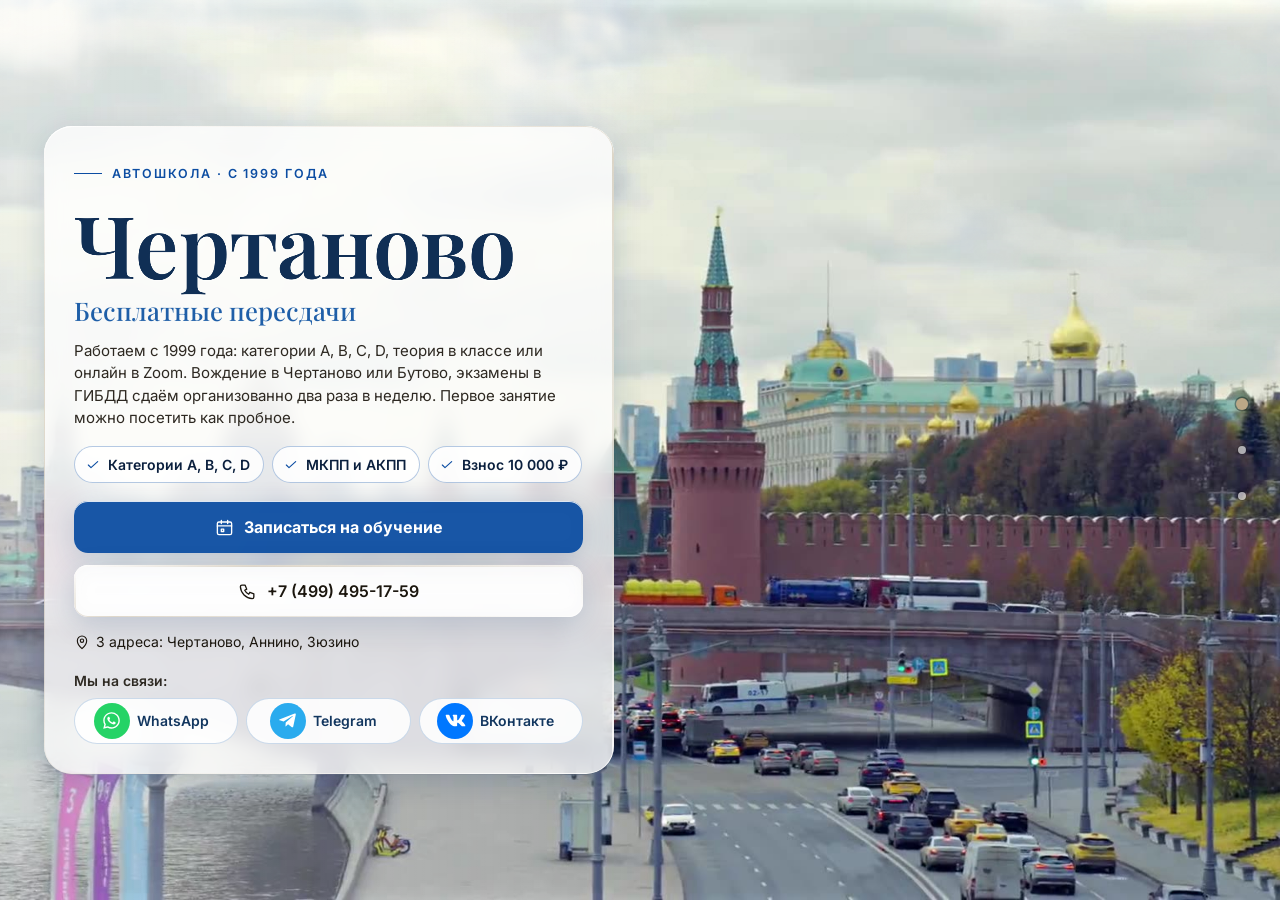
==== index.html @ 2a0a45d1 "Автошкола «Чертаново»: этап 1 — главная, цены, контакты" ====
<!DOCTYPE html>
<html lang="ru" data-theme="light">
<head>
<meta charset="utf-8">
<meta name="viewport" content="width=device-width, initial-scale=1, viewport-fit=cover">
<title>Автошкола «Чертаново» — права категорий A, B, C, D, Москва, с 1999 года, категория B от 34 000 ₽</title>
<meta name="description" content="Автошкола «Чертаново» с 1999 года: категории A, B, C, D, механика и автомат, теория в классе или онлайн в Zoom. Категория B — от 34 000 ₽. Адреса в Чертаново, Аннино и Зюзино. Телефон +7 (499) 495-17-59.">
<meta name="robots" content="noindex, nofollow, noarchive">
<meta name="geo.region" content="RU-SPE">
<meta name="geo.placename" content="Санкт-Петербург">
<meta name="geo.position" content="59.8944504;30.4585142">
<meta name="ICBM" content="59.8944504, 30.4585142">
<meta property="og:type" content="website">
<meta property="og:locale" content="ru_RU">
<meta property="og:site_name" content="Автошкола «Чертаново»">
<meta property="og:title" content="Автошкола «Чертаново» — права категорий A, B, C, D, Москва, с 1999 года, категория B от 34 000 ₽">
<meta property="og:description" content="Автошкола «Чертаново» с 1999 года: категории A, B, C, D, механика и автомат, теория в классе или онлайн в Zoom. Категория B — от 34 000 ₽. Адреса в Чертаново, Аннино и Зюзино. Телефон +7 (499) 495-17-59.">
<meta name="twitter:card" content="summary_large_image">
<meta name="twitter:title" content="Автошкола «Чертаново» — права категорий A, B, C, D, Москва, с 1999 года, категория B от 34 000 ₽">
<meta name="twitter:description" content="Автошкола «Чертаново» с 1999 года: категории A, B, C, D, механика и автомат, теория в классе или онлайн в Zoom. Категория B — от 34 000 ₽. Адреса в Чертаново, Аннино и Зюзино. Телефон +7 (499) 495-17-59.">
<meta name="theme-color" content="#eef4fc">
<link rel="icon" href="data:image/svg+xml,%3Csvg%20xmlns%3D%22http%3A//www.w3.org/2000/svg%22%20viewBox%3D%220%200%2064%2064%22%3E%3Crect%20width%3D%2264%22%20height%3D%2264%22%20rx%3D%2214%22%20fill%3D%22%231f5fa8%22/%3E%3Ccircle%20cx%3D%2232%22%20cy%3D%2232%22%20r%3D%2217%22%20fill%3D%22none%22%20stroke%3D%22%23fff%22%20stroke-width%3D%225%22/%3E%3Ccircle%20cx%3D%2232%22%20cy%3D%2232%22%20r%3D%225%22%20fill%3D%22%23ffc54d%22/%3E%3C/svg%3E">
<script>document.documentElement.classList.add('js');try{var _i=parseInt(localStorage.getItem('nb_fs2'),10),_f=[1,1.15,1.3,1.5][_i];if(_f)document.documentElement.style.setProperty('--fs',_f)}catch(e){}</script>
<style id="hero-timing">:root{--hero-d:1.2s}</style>
<link rel="preload" as="image" href="img/hero-poster.jpg" fetchpriority="high">
<!-- шрифты лежат внутри сайта: Google Fonts у российской аудитории режется -->
<style>
@font-face{font-family:'Inter';font-style:normal;font-weight:400;font-display:swap;src:url(assets/fonts/inter-400-cyrillic-ext.woff2) format('woff2');unicode-range:U+0460-052F, U+1C80-1C8A, U+20B4, U+2DE0-2DFF, U+A640-A69F, U+FE2E-FE2F}
@font-face{font-family:'Inter';font-style:normal;font-weight:400;font-display:swap;src:url(assets/fonts/inter-400-cyrillic.woff2) format('woff2');unicode-range:U+0301, U+0400-045F, U+0490-0491, U+04B0-04B1, U+2116}
@font-face{font-family:'Inter';font-style:normal;font-weight:400;font-display:swap;src:url(assets/fonts/inter-400-latin-ext.woff2) format('woff2');unicode-range:U+0100-02BA, U+02BD-02C5, U+02C7-02CC, U+02CE-02D7, U+02DD-02FF, U+0304, U+0308, U+0329, U+1D00-1DBF, U+1E00-1E9F, U+1EF2-1EFF, U+2020, U+20A0-20AB, U+20AD-20C0, U+2113, U+2C60-2C7F, U+A720-A7FF}
@font-face{font-family:'Inter';font-style:normal;font-weight:400;font-display:swap;src:url(assets/fonts/inter-400-latin.woff2) format('woff2');unicode-range:U+0000-00FF, U+0131, U+0152-0153, U+02BB-02BC, U+02C6, U+02DA, U+02DC, U+0304, U+0308, U+0329, U+2000-206F, U+20AC, U+2122, U+2191, U+2193, U+2212, U+2215, U+FEFF, U+FFFD}
@font-face{font-family:'Inter';font-style:normal;font-weight:500;font-display:swap;src:url(assets/fonts/inter-500-cyrillic-ext.woff2) format('woff2');unicode-range:U+0460-052F, U+1C80-1C8A, U+20B4, U+2DE0-2DFF, U+A640-A69F, U+FE2E-FE2F}
@font-face{font-family:'Inter';font-style:normal;font-weight:500;font-display:swap;src:url(assets/fonts/inter-500-cyrillic.woff2) format('woff2');unicode-range:U+0301, U+0400-045F, U+0490-0491, U+04B0-04B1, U+2116}
@font-face{font-family:'Inter';font-style:normal;font-weight:500;font-display:swap;src:url(assets/fonts/inter-500-latin-ext.woff2) format('woff2');unicode-range:U+0100-02BA, U+02BD-02C5, U+02C7-02CC, U+02CE-02D7, U+02DD-02FF, U+0304, U+0308, U+0329, U+1D00-1DBF, U+1E00-1E9F, U+1EF2-1EFF, U+2020, U+20A0-20AB, U+20AD-20C0, U+2113, U+2C60-2C7F, U+A720-A7FF}
@font-face{font-family:'Inter';font-style:normal;font-weight:500;font-display:swap;src:url(assets/fonts/inter-500-latin.woff2) format('woff2');unicode-range:U+0000-00FF, U+0131, U+0152-0153, U+02BB-02BC, U+02C6, U+02DA, U+02DC, U+0304, U+0308, U+0329, U+2000-206F, U+20AC, U+2122, U+2191, U+2193, U+2212, U+2215, U+FEFF, U+FFFD}
@font-face{font-family:'Inter';font-style:normal;font-weight:600;font-display:swap;src:url(assets/fonts/inter-600-cyrillic-ext.woff2) format('woff2');unicode-range:U+0460-052F, U+1C80-1C8A, U+20B4, U+2DE0-2DFF, U+A640-A69F, U+FE2E-FE2F}
@font-face{font-family:'Inter';font-style:normal;font-weight:600;font-display:swap;src:url(assets/fonts/inter-600-cyrillic.woff2) format('woff2');unicode-range:U+0301, U+0400-045F, U+0490-0491, U+04B0-04B1, U+2116}
@font-face{font-family:'Inter';font-style:normal;font-weight:600;font-display:swap;src:url(assets/fonts/inter-600-latin-ext.woff2) format('woff2');unicode-range:U+0100-02BA, U+02BD-02C5, U+02C7-02CC, U+02CE-02D7, U+02DD-02FF, U+0304, U+0308, U+0329, U+1D00-1DBF, U+1E00-1E9F, U+1EF2-1EFF, U+2020, U+20A0-20AB, U+20AD-20C0, U+2113, U+2C60-2C7F, U+A720-A7FF}
@font-face{font-family:'Inter';font-style:normal;font-weight:600;font-display:swap;src:url(assets/fonts/inter-600-latin.woff2) format('woff2');unicode-range:U+0000-00FF, U+0131, U+0152-0153, U+02BB-02BC, U+02C6, U+02DA, U+02DC, U+0304, U+0308, U+0329, U+2000-206F, U+20AC, U+2122, U+2191, U+2193, U+2212, U+2215, U+FEFF, U+FFFD}
@font-face{font-family:'Inter';font-style:normal;font-weight:700;font-display:swap;src:url(assets/fonts/inter-700-cyrillic-ext.woff2) format('woff2');unicode-range:U+0460-052F, U+1C80-1C8A, U+20B4, U+2DE0-2DFF, U+A640-A69F, U+FE2E-FE2F}
@font-face{font-family:'Inter';font-style:normal;font-weight:700;font-display:swap;src:url(assets/fonts/inter-700-cyrillic.woff2) format('woff2');unicode-range:U+0301, U+0400-045F, U+0490-0491, U+04B0-04B1, U+2116}
@font-face{font-family:'Inter';font-style:normal;font-weight:700;font-display:swap;src:url(assets/fonts/inter-700-latin-ext.woff2) format('woff2');unicode-range:U+0100-02BA, U+02BD-02C5, U+02C7-02CC, U+02CE-02D7, U+02DD-02FF, U+0304, U+0308, U+0329, U+1D00-1DBF, U+1E00-1E9F, U+1EF2-1EFF, U+2020, U+20A0-20AB, U+20AD-20C0, U+2113, U+2C60-2C7F, U+A720-A7FF}
@font-face{font-family:'Inter';font-style:normal;font-weight:700;font-display:swap;src:url(assets/fonts/inter-700-latin.woff2) format('woff2');unicode-range:U+0000-00FF, U+0131, U+0152-0153, U+02BB-02BC, U+02C6, U+02DA, U+02DC, U+0304, U+0308, U+0329, U+2000-206F, U+20AC, U+2122, U+2191, U+2193, U+2212, U+2215, U+FEFF, U+FFFD}
@font-face{font-family:'Playfair Display';font-style:normal;font-weight:500;font-display:swap;src:url(assets/fonts/playfair-display-500-cyrillic.woff2) format('woff2');unicode-range:U+0301, U+0400-045F, U+0490-0491, U+04B0-04B1, U+2116}
@font-face{font-family:'Playfair Display';font-style:normal;font-weight:500;font-display:swap;src:url(assets/fonts/playfair-display-500-latin-ext.woff2) format('woff2');unicode-range:U+0100-02BA, U+02BD-02C5, U+02C7-02CC, U+02CE-02D7, U+02DD-02FF, U+0304, U+0308, U+0329, U+1D00-1DBF, U+1E00-1E9F, U+1EF2-1EFF, U+2020, U+20A0-20AB, U+20AD-20C0, U+2113, U+2C60-2C7F, U+A720-A7FF}
@font-face{font-family:'Playfair Display';font-style:normal;font-weight:500;font-display:swap;src:url(assets/fonts/playfair-display-500-latin.woff2) format('woff2');unicode-range:U+0000-00FF, U+0131, U+0152-0153, U+02BB-02BC, U+02C6, U+02DA, U+02DC, U+0304, U+0308, U+0329, U+2000-206F, U+20AC, U+2122, U+2191, U+2193, U+2212, U+2215, U+FEFF, U+FFFD}
@font-face{font-family:'Playfair Display';font-style:normal;font-weight:600;font-display:swap;src:url(assets/fonts/playfair-display-600-cyrillic.woff2) format('woff2');unicode-range:U+0301, U+0400-045F, U+0490-0491, U+04B0-04B1, U+2116}
@font-face{font-family:'Playfair Display';font-style:normal;font-weight:600;font-display:swap;src:url(assets/fonts/playfair-display-600-latin-ext.woff2) format('woff2');unicode-range:U+0100-02BA, U+02BD-02C5, U+02C7-02CC, U+02CE-02D7, U+02DD-02FF, U+0304, U+0308, U+0329, U+1D00-1DBF, U+1E00-1E9F, U+1EF2-1EFF, U+2020, U+20A0-20AB, U+20AD-20C0, U+2113, U+2C60-2C7F, U+A720-A7FF}
@font-face{font-family:'Playfair Display';font-style:normal;font-weight:600;font-display:swap;src:url(assets/fonts/playfair-display-600-latin.woff2) format('woff2');unicode-range:U+0000-00FF, U+0131, U+0152-0153, U+02BB-02BC, U+02C6, U+02DA, U+02DC, U+0304, U+0308, U+0329, U+2000-206F, U+20AC, U+2122, U+2191, U+2193, U+2212, U+2215, U+FEFF, U+FFFD}
/* ===== Notary site — generator stylesheet (light warm base, dark theme by toggle) ===== */
:root{
  --p100:#665230; --p90:#97825e; --p80:#bba887; --p70:#c2b9a9; --p50:#dad5ce; --p40:#e0dedb;
  --p30:#eeece9; --p20:#f1f1f0; --p10:#f8f8f8; --n100:#0e0f11; --n90:#3c404b; --n10:#fff;

  --bg:var(--p10); --bg2:var(--p20); --bg3:var(--p30); --card:var(--n10); --text:var(--n100); --muted:var(--n90);
  --line:var(--p50); --line2:var(--p40); --accent:var(--p90); --accent-d:var(--p100); --accent-l:var(--p80); --accent-soft:var(--p30);
  --on-accent:#fff; --shadow:0 1px 10px rgba(51,51,51,.10); --shadow-lg:0 12px 40px rgba(30,24,10,.14);
  --hero-ov1:rgba(14,15,17,.72); --hero-ov2:rgba(14,15,17,.30); --sec-ov:rgba(248,248,248,.72);
  --ok:#2e8b57; --bad:#b4453b;
  /* те же цвета составляющими: rgba() понимают все браузеры, color-mix() — нет */
  --bg-rgb:248,248,248; --card-rgb:255,255,255; --accent-rgb:151,130,94; --ok-rgb:46,139,87;

  --zc:var(--fs); --fs:1; --vwu:calc(1vw / var(--fs)); --vhu:calc(1vh / var(--fs));   /* масштаб текста (А−/А+) и «честные» vw/vh под ним */
  --hdr-h:68px; --bar-h:70px; --vh:calc(100*var(--vhu)); --gap:24px; --radius:14px; --radius-s:10px;
  --font:"Inter",Tahoma,Arial,sans-serif; --serif:"Playfair Display",Georgia,"Times New Roman",serif;
  --ease:cubic-bezier(.65,.05,.36,1); --speed:520ms;
}
html[data-theme="dark"]{
  --bg:#17150f; --bg2:#1d1a13; --bg3:#252117; --card:#221e15; --text:#f1ebdf; --muted:#b9ae98;
  --line:#3a3325; --line2:#2f2a1e; --accent:#c9b17f; --accent-d:#e0cf9f; --accent-l:#8d7b58; --accent-soft:#2a251a;
  --on-accent:#17150f; --shadow:0 1px 12px rgba(0,0,0,.45); --shadow-lg:0 14px 40px rgba(0,0,0,.55);
  --hero-ov1:rgba(10,9,6,.80); --hero-ov2:rgba(10,9,6,.40); --sec-ov:rgba(16,15,12,.76);
  --bg-rgb:23,21,15; --card-rgb:34,30,21; --accent-rgb:201,177,127;
}

*,*::before,*::after{box-sizing:border-box}
/* А−/А+: весь сайт — шапка, плашки, меню, формы, окна — растёт пропорционально, как при увеличении масштаба в браузере */
html{-webkit-text-size-adjust:100%;scroll-behavior:auto;zoom:var(--fs,1)}
html,body{height:100%;margin:0;overflow:hidden;background:var(--bg);color:var(--text);
  font-family:var(--font);font-size:16px;line-height:1.55;-webkit-font-smoothing:antialiased}
body{overscroll-behavior:none;position:relative}
a{color:inherit;text-decoration:none}
img{display:block;max-width:100%}
button{font:inherit;color:inherit;background:none;border:0;padding:0;cursor:pointer}
input,select,textarea{font:inherit;color:inherit}
h1,h2,h3,h4,p{margin:0}
ul{margin:0;padding:0;list-style:none}
svg{display:block}
.ico{width:22px;height:22px;stroke:currentColor;fill:none;stroke-width:1.7;stroke-linecap:round;stroke-linejoin:round;flex:none}
.vh{position:absolute!important;width:1px;height:1px;overflow:hidden;clip:rect(0 0 0 0);white-space:nowrap}

/* ---------- typography helpers ---------- */
.kicker{display:inline-flex;align-items:center;gap:10px;font-size:13px;font-weight:600;letter-spacing:.14em;text-transform:uppercase;color:var(--accent)}
.kicker::before{content:"";width:28px;height:1px;background:var(--accent)}
.h2{font-size:clamp(26px,calc(3.2*var(--vwu,1vw)),40px);font-weight:600;letter-spacing:-.02em;line-height:1.12;margin-top:10px}
.lead{color:var(--muted);font-size:17px;max-width:640px;margin-top:12px}
.sec-head{margin-bottom:28px}
#contacts .sec-head{margin-bottom:18px}

/* ---------- buttons ---------- */
.btn{display:inline-flex;align-items:center;justify-content:center;gap:10px;min-height:48px;padding:0 22px;border-radius:999px;
  font-weight:600;font-size:15px;line-height:1;border:1.5px solid transparent;transition:background .25s,color .25s,border-color .25s,transform .2s,box-shadow .25s;white-space:nowrap}
.btn:active{transform:translateY(1px)}
.btn-primary{background:var(--accent-d);color:var(--on-accent);border-color:var(--accent-d)}
.btn-primary:hover{background:var(--accent);border-color:var(--accent);color:#fff}
html[data-theme="dark"] .btn-primary:hover{color:#17150f}
.btn-ghost{border-color:var(--line);color:var(--text);background:var(--card)}
.btn-ghost:hover{border-color:var(--accent);color:var(--accent-d)}
.btn-light{background:rgba(255,255,255,.14);color:#fff;border-color:rgba(255,255,255,.55);backdrop-filter:blur(6px)}
.btn-light:hover{background:#fff;color:var(--n100)}
.btn-white{background:#fff;color:var(--n100);border-color:#fff}
.btn-white:hover{background:var(--p30);border-color:var(--p30)}
.btn .ico{width:18px;height:18px}
.btn-sm{min-height:44px;padding:0 16px;font-size:14px}

/* ---------- header ---------- */
.hdr{position:fixed;top:0;left:0;right:0;height:var(--hdr-h);z-index:200;display:flex;align-items:center;
  zoom:calc(1 / var(--zc,1)); --vwu:1vw; --vhu:1vh;   /* А−/А+ шапку не трогают: она всегда как при 100 % (страница в zoom, шапка — встречный zoom) */
  background:rgba(var(--bg-rgb),.88);backdrop-filter:blur(12px);-webkit-backdrop-filter:blur(12px);
  border-bottom:1px solid var(--line2);transition:background .3s}
.hdr-in{width:100%;max-width:1280px;margin:0 auto;padding:0 28px;display:flex;align-items:center;gap:24px}
.brand{display:flex;align-items:center;gap:12px;min-width:0;min-height:44px}
.mono-img{object-fit:contain;background:#fff;padding:2px;box-sizing:border-box}
.mono{width:42px;height:42px;border-radius:12px;background:var(--accent-d);color:var(--on-accent);display:grid;place-items:center;
  font-family:var(--serif);font-size:20px;font-weight:600;flex:none;letter-spacing:.02em}
.brand-t{display:flex;flex-direction:column;line-height:1.15;min-width:0}
.brand-n{font-weight:600;font-size:15px;white-space:nowrap;overflow:hidden;text-overflow:ellipsis}
.brand-s{font-size:13px;color:var(--muted);white-space:nowrap;overflow:hidden;text-overflow:ellipsis}
.nav{display:flex;align-items:center;gap:4px;margin-left:auto}
.nav > li{position:relative}
.nav-a{display:inline-flex;align-items:center;gap:6px;min-height:44px;padding:10px 12px;border-radius:8px;font-size:14px;font-weight:500;color:var(--text);opacity:.8;transition:opacity .2s,background .2s}
.nav-a:hover,.nav-a.cur,.nav > li.open > .nav-a{opacity:1;background:var(--bg3)}
.nav-a .chev{width:14px;height:14px;transition:transform .25s}
.nav > li.open > .nav-a .chev{transform:rotate(180deg)}
.hdr-tools{display:flex;align-items:center;gap:6px;margin-left:8px}
.tool{width:44px;height:44px;border-radius:10px;display:grid;place-items:center;color:var(--text);opacity:.8;transition:background .2s,opacity .2s}
.tool:hover{background:var(--bg3);opacity:1}
.tool .ico{width:20px;height:20px}
.tool-lang{width:auto;padding:0 10px;gap:6px;font-size:13px;font-weight:600;letter-spacing:.04em;display:flex;align-items:center}
.lang-wrap{position:relative}
.lang-dd{position:absolute;right:0;top:calc(100% + 8px);background:var(--card);border:1px solid var(--line);border-radius:12px;box-shadow:var(--shadow-lg);
  padding:6px;min-width:190px;display:none;z-index:210}
.lang-wrap.open .lang-dd{display:block}
.lang-dd button,.lang-dd a{display:flex;width:100%;align-items:center;gap:10px;min-height:44px;padding:9px 12px;border-radius:8px;font-size:14px;text-align:left}
.lang-dd button:hover,.lang-dd a:hover{background:var(--bg3)}
.lang-dd button.cur,.lang-dd a.cur{color:var(--accent-d);font-weight:600}
.lang-dd b{font-size:13px;letter-spacing:.08em;width:26px;color:var(--muted)}
.hdr-book{margin-left:4px}
.burger{display:none}
.moon,.sun{display:none}
html[data-theme="dark"] .sun{display:block}
html:not([data-theme="dark"]) .moon{display:block}

/* mega menu */
.mega{position:absolute;left:50%;top:calc(100% + 10px);transform:translateX(-50%);width:min(980px,calc(calc(100*var(--vwu,1vw)) - 40px));
  background:var(--card);border:1px solid var(--line);border-radius:16px;box-shadow:var(--shadow-lg);padding:20px;display:none;z-index:210}
.nav > li.open > .mega{display:block}
.mega-head{display:flex;justify-content:space-between;align-items:baseline;gap:16px;padding:0 6px 14px;border-bottom:1px solid var(--line2);margin-bottom:12px}
.mega-head b{font-size:14px}
.mega-head span{font-size:13px;color:var(--muted)}
.mega-grid{display:grid;grid-template-columns:repeat(2,1fr);gap:4px}
.mega-it{display:flex;gap:12px;align-items:flex-start;padding:10px 12px;border-radius:10px;text-align:left;width:100%;transition:background .2s}
.mega-it:hover{background:var(--bg3)}
.mega-it .cic{width:38px;height:38px;border-radius:10px;background:var(--accent-soft);color:var(--accent-d);display:grid;place-items:center;flex:none}
.mega-it .cic .ico{width:20px;height:20px}
.mega-it b{display:block;font-size:14px;font-weight:600}
.mega-it small{display:block;font-size:13px;color:var(--muted);line-height:1.35;margin-top:2px}
.mega-it em{font-style:normal;font-size:13px;color:var(--accent);margin-top:3px;display:block}

/* mobile menu */
.mmenu{position:fixed;top:calc(var(--hdr-h) / var(--zc,1));left:0;right:0;bottom:var(--bar-h);z-index:190;background:var(--bg);overflow-y:auto;padding:14px 18px 30px;display:none}
.mmenu.open{display:block}
.mmenu a,.mmenu .macc > button{display:flex;align-items:center;justify-content:space-between;width:100%;padding:14px 6px;border-bottom:1px solid var(--line2);font-size:17px;font-weight:500;text-align:left}
.mmenu .macc > button .chev{width:18px;height:18px;transition:transform .25s}
.mmenu .macc.open > button .chev{transform:rotate(180deg)}
.mmenu .macc-list{display:none;padding:4px 0 8px}
.mmenu .macc.open .macc-list{display:block}
.mmenu .macc-list button{display:flex;align-items:center;gap:12px;width:100%;padding:11px 8px;border-radius:10px;text-align:left;font-size:15px}
.mmenu .macc-list button:hover{background:var(--bg3)}
.mmenu .macc-list .cic{width:32px;height:32px;border-radius:8px;background:var(--accent-soft);color:var(--accent-d);display:grid;place-items:center;flex:none}
.mmenu .macc-list .cic .ico{width:17px;height:17px}
.mmenu-foot{display:flex;flex-wrap:wrap;gap:8px;margin-top:18px}
.mmenu-foot .btn{flex:1}

/* ---------- full-page scroller ---------- */
.fp{position:relative;width:100%;height:var(--vh);overflow:hidden}
.fp-track{will-change:transform;transition:transform var(--speed) var(--ease)}
.fp-track.no-anim{transition:none}
.sec{position:relative;height:var(--vh);width:100%;overflow:hidden}
.sec-scroll{height:100%;overflow-y:auto;overflow-x:hidden;display:flex;flex-direction:column;
  padding:calc(var(--hdr-h) / var(--zc,1) + 20px) 28px calc(var(--bar-h) + 96px);-webkit-overflow-scrolling:touch;scrollbar-width:thin;scrollbar-color:var(--line) transparent}
.wrap{margin:auto;width:100%;max-width:1180px}
.sec-alt{background:var(--bg2)}

/* reveal animation */
.rv{opacity:0;transform:translateY(18px);transition:opacity .7s ease,transform .7s ease;transition-delay:calc(var(--i,0) * 90ms)}
.sec.active .rv{opacity:1;transform:none}

/* side dots */
.dots{position:fixed;right:16px;top:50%;transform:translateY(-50%);z-index:150;display:flex;flex-direction:column;gap:2px}
.dots button{position:relative;width:44px;height:44px;display:grid;place-items:center}
.dots button::after{content:"";width:8px;height:8px;border-radius:50%;background:var(--muted);opacity:.45;transition:transform .25s,opacity .25s,background .25s}
.dots button:hover::after{opacity:.9}
.dots button.cur::after{background:var(--accent);opacity:1;transform:scale(1.5)}
.dots button span{position:absolute;right:32px;top:50%;transform:translateY(-50%) translateX(6px);background:var(--n100);color:#fff;font-size:13px;
  padding:5px 10px;border-radius:6px;white-space:nowrap;opacity:0;pointer-events:none;transition:opacity .2s,transform .2s}
.dots button:hover span{opacity:1;transform:translateY(-50%)}
.sec-hero ~ .dots{color:#fff}
body[data-sec="0"] .dots button::after{background:#fff}
body[data-sec="0"] .dots button.cur::after{background:var(--p80)}

.sec:not(.sec-hero) .sec-scroll{position:relative;z-index:1}

.status{display:inline-flex;align-items:center;gap:8px;padding:8px 14px 8px 10px;border-radius:999px;background:rgba(255,255,255,.12);border:1px solid rgba(255,255,255,.28);font-size:13px;backdrop-filter:blur(6px)}
.status i{width:9px;height:9px;border-radius:50%;background:#7bd389;box-shadow:0 0 0 3px rgba(123,211,137,.28)}
.status.closed i{background:#f08a7e;box-shadow:0 0 0 3px rgba(240,138,126,.28)}
.status.soon i{background:#f0c674;box-shadow:0 0 0 3px rgba(240,198,116,.28)}
.status span{opacity:.85}
.addr-link{display:inline-flex;align-items:center;gap:6px;border-bottom:1px solid currentColor;padding:13px 0 14px;margin:-13px 0 -14px;transition:color .2s}
.addr-link:hover{color:var(--accent)}
.addr-link .ico{width:16px;height:16px}

/* ---------- services ---------- */
.svc-grid{display:grid;grid-template-columns:repeat(5,1fr);gap:14px}
.svc{display:flex;flex-direction:column;align-items:flex-start;gap:10px;padding:18px 16px 16px;border-radius:var(--radius);background:var(--card);border:1px solid var(--line2);
  text-align:left;min-height:170px;transition:transform .25s,box-shadow .25s,border-color .25s;position:relative}
.svc:hover{transform:translateY(-3px);box-shadow:var(--shadow-lg);border-color:var(--accent-l)}
.svc .cic{width:44px;height:44px;border-radius:12px;background:var(--accent-soft);color:var(--accent-d);display:grid;place-items:center}
.svc b{font-size:15px;font-weight:600;line-height:1.3}
.svc small{font-size:13px;color:var(--muted);line-height:1.35}
.svc em{font-style:normal;font-size:13px;color:var(--accent);margin-top:auto;padding-top:6px;display:inline-flex;align-items:center;gap:4px}
.svc em .ico{width:12px;height:12px}

/* ---------- about ---------- */
.about{display:grid;grid-template-columns:1.15fr .85fr;gap:48px;align-items:start}
.about-txt p{color:var(--muted);margin-top:14px;font-size:16px}
.about-txt p:first-of-type{color:var(--text)}
.quote{margin-top:22px;padding:16px 20px;border-left:3px solid var(--accent);background:var(--card);border-radius:0 12px 12px 0;font-family:var(--serif);font-size:18px;line-height:1.45;color:var(--text)}
.creds{display:grid;gap:10px}
.cred{display:flex;gap:14px;align-items:center;padding:14px 16px;border-radius:12px;background:var(--card);border:1px solid var(--line2)}
.cred .cic{width:40px;height:40px;border-radius:10px;background:var(--accent-soft);color:var(--accent-d);display:grid;place-items:center;flex:none}
.cred .cic .ico{width:20px;height:20px}
.cred small{display:block;font-size:13px;color:var(--muted);text-transform:uppercase;letter-spacing:.06em}
.cred b{display:block;font-size:15px;font-weight:600;line-height:1.3}
.chips{display:flex;flex-wrap:wrap;gap:8px;margin-top:16px}
.chips li{padding:8px 14px;border-radius:999px;border:1px solid var(--accent-l);color:var(--accent-d);font-size:13.5px;font-weight:500;background:var(--card)}
.strong-lbl{margin-top:22px;font-size:13px;text-transform:uppercase;letter-spacing:.1em;color:var(--muted)}

/* ---------- how ---------- */
.steps{display:grid;grid-template-columns:repeat(5,1fr);gap:16px;position:relative;margin-top:14px}
.steps::before{content:"";position:absolute;left:8%;right:8%;top:30px;height:1px;background:var(--line)}
.step{position:relative;padding:0 8px}
.step-n{width:60px;height:60px;border-radius:50%;background:var(--card);border:1.5px solid var(--accent-l);color:var(--accent-d);display:grid;place-items:center;
  font-family:var(--serif);font-size:24px;font-weight:600;position:relative;z-index:1;transition:background .4s,color .4s}
.sec.active .step-n{animation:pop .6s var(--ease) both;animation-delay:calc(var(--i) * 140ms + 150ms)}
@keyframes pop{0%{transform:scale(.6);opacity:0}60%{transform:scale(1.08);opacity:1}100%{transform:scale(1)}}
.step b{display:block;margin-top:16px;font-size:17px;font-weight:600}
.step p{color:var(--muted);font-size:14.5px;margin-top:6px}

/* ---------- reviews ---------- */
.reviews{display:grid;grid-template-columns:300px 1fr;gap:28px;align-items:start}
.rsum{background:var(--card);border:1px solid var(--line2);border-radius:var(--radius);padding:26px 24px;text-align:center}
.rsum .big{font-family:var(--serif);font-size:64px;line-height:1;font-weight:500;color:var(--accent-d)}
.stars{display:inline-flex;gap:3px;--fill:100%}
.stars svg{width:20px;height:20px}
.stars .st{fill:var(--line);stroke:none}
.stars .st.on{fill:#e7b73b}
.stars .st.half{fill:url(#halfgrad)}
.rsum .stars{margin-top:8px}
.rsum p{color:var(--muted);font-size:13.5px;margin-top:10px;line-height:1.4}
.rsum .btn{margin-top:16px;width:100%}
.rsum .gis{display:block;margin:10px 0 -14px;padding:14px 0;font-size:13px;color:var(--accent-d);text-decoration:underline;text-underline-offset:3px}
.rgrid{display:grid;grid-template-columns:repeat(2,1fr);gap:14px}
.rev{background:var(--card);border:1px solid var(--line2);border-radius:var(--radius);padding:20px;display:flex;flex-direction:column;gap:10px}
.rev .stars svg{width:15px;height:15px}
.rev p{font-size:14.5px;line-height:1.5;flex:1}
.rev p::before{content:"“";font-family:var(--serif);color:var(--accent);font-size:22px;line-height:0;margin-right:4px;vertical-align:-6px}
.rev-meta{display:flex;flex-wrap:wrap;justify-content:space-between;gap:4px 10px;align-items:baseline;font-size:13px;color:var(--muted)}
.rev-meta b{color:var(--text);font-weight:600}
.rev-src{display:inline-flex;align-items:center;gap:5px;white-space:nowrap;margin-left:auto}
.rev-src i{width:6px;height:6px;border-radius:50%;background:var(--accent)}
.rev-sample{color:var(--muted);font-style:italic;opacity:.85}
.rev-real{color:var(--accent-d);font-weight:600}
.rev-real i{background:var(--ok)}
.rev-is-real{border-color:var(--accent-l)}
.demo-note{margin-top:14px;max-width:760px;font-size:13.5px;line-height:1.45;color:var(--muted);background:var(--accent-soft);
  border-left:3px solid var(--accent);border-radius:0 8px 8px 0;padding:8px 12px}
.rnote{margin-top:14px;font-size:13px;color:var(--muted)}

/* ---------- faq ---------- */
.faq{display:grid;grid-template-columns:1fr 1fr;gap:0 32px;align-items:start}
.faq-col{display:flex;flex-direction:column}
.fq{border-bottom:1px solid var(--line)}
.fq > button{display:flex;width:100%;align-items:center;justify-content:space-between;gap:16px;min-height:44px;padding:16px 4px;text-align:left;font-weight:600;font-size:15.5px;line-height:1.35}
.fq > button .pl{width:26px;height:26px;border-radius:50%;border:1px solid var(--line);display:grid;place-items:center;flex:none;color:var(--accent-d);transition:transform .3s,background .3s}
.fq > button .pl .ico{width:14px;height:14px}
.fq.open > button .pl{transform:rotate(45deg);background:var(--accent-soft)}
.fq-a{display:grid;grid-template-rows:0fr;transition:grid-template-rows .35s var(--ease)}
.fq.open .fq-a{grid-template-rows:1fr}
.fq-a > div{overflow:hidden}
.fq-a p{color:var(--muted);font-size:14.5px;padding:0 4px 16px;line-height:1.55}
.fq-a .faq-note{font-size:13px;color:var(--accent-d);padding-bottom:6px}
.fq-a .faq-note:empty{display:none}

/* ---------- contacts ---------- */
.contacts{display:grid;grid-template-columns:1fr 1.05fr 1fr;gap:18px;align-items:stretch}
.contacts .cbox{padding:16px 18px}
.cbox{background:var(--card);border:1px solid var(--line2);border-radius:var(--radius);padding:20px}
.cl{display:grid;gap:12px}
.cl li{display:flex;gap:12px;align-items:flex-start}
.cl .cic{width:36px;height:36px;border-radius:10px;background:var(--accent-soft);color:var(--accent-d);display:grid;place-items:center;flex:none}
.cl .cic .ico{width:18px;height:18px}
.cl small{display:block;font-size:13px;color:var(--muted);text-transform:uppercase;letter-spacing:.06em}
.cl b{display:block;font-weight:500;font-size:15px;line-height:1.4}
.cl a.tel,.cl a.mail{display:block;padding:14px 0;margin:-14px 0}
.cl a.tel:hover,.cl a.mail:hover{color:var(--accent-d)}
.hours-link{display:inline-block;font-size:13px;color:var(--accent-d);text-decoration:underline;text-underline-offset:3px;padding:14px 0;margin:-14px 0}
.cl .msgs{display:flex;gap:8px;margin-top:4px;flex-wrap:wrap}
.cl .msgs a{display:inline-flex;align-items:center;gap:6px;padding:6px 10px;border-radius:8px;border:1px solid var(--line);font-size:13px;min-height:44px}
.cl .msgs a .ico{width:16px;height:16px}
.mapbox{display:flex;flex-direction:column;gap:12px;padding:12px}
.map{flex:1;min-height:280px;border-radius:10px;overflow:hidden;border:1px solid var(--line);background:var(--bg3);position:relative}
.map iframe{width:100%;height:100%;border:0;position:absolute;inset:0}
.map-actions{display:flex;gap:8px;flex-wrap:wrap}
.map-actions .btn{flex:1;min-height:44px;font-size:14px;padding:0 12px}

/* form */
.form h3{font-size:19px;font-weight:600}
.form .fdesc{color:var(--muted);font-size:13.5px;margin-top:6px}
.fg{display:grid;gap:8px;margin-top:12px}
.f2{display:grid;grid-template-columns:1fr 1fr;gap:10px}
.fld{display:flex;flex-direction:column;gap:4px}
.fld label{font-size:13px;color:var(--muted);font-weight:500}
.fld input,.fld select,.fld textarea{width:100%;background:var(--bg);border:1px solid var(--line);border-radius:10px;padding:8px 12px;font-size:14px;transition:border-color .2s,box-shadow .2s;min-height:44px}
.fld textarea{min-height:48px;resize:vertical}
.fld input:focus,.fld select:focus,.fld textarea:focus{outline:0;border-color:var(--accent);box-shadow:0 0 0 3px rgba(var(--accent-rgb),.22)}
.fld.err input,.fld.err select{border-color:var(--bad)}
.ferr{font-size:13px;color:var(--bad);display:none}
.fld.err .ferr{display:block}
.fnote{font-size:13px;color:var(--muted);margin-top:8px;line-height:1.4}
.fok{display:none;margin-top:10px;padding:10px 12px;border-radius:10px;background:rgba(var(--ok-rgb),.12);color:var(--ok);font-size:13.5px}
.fok.show{display:block}

.foot{margin-top:18px;padding-top:12px;padding-left:250px;flex-wrap:nowrap;align-items:flex-start;border-top:1px solid var(--line2);display:flex;justify-content:space-between;gap:16px;flex-wrap:wrap;font-size:13px;color:var(--muted)}
.foot p{max-width:none}
.foot .fl{white-space:nowrap;flex:none}
.foot .fl a{margin-left:14px;padding:14px 0;margin-top:-14px;margin-bottom:-14px;display:inline-block;min-width:44px;text-align:center;text-decoration:underline;text-underline-offset:3px}

/* ---------- bottom bar ---------- */
.bar{position:fixed;inset:auto 0 0;z-index:300;background:var(--card);box-shadow:0 -1px 10px rgba(51,51,51,.1);border-top:1px solid var(--line2);
  padding:6px 0;padding-bottom:calc(6px + env(safe-area-inset-bottom,0px))}
.bar-in{display:flex;justify-content:space-around;align-items:center;max-width:1080px;margin:0 auto}
.bi{display:flex;flex-direction:column;align-items:center;gap:5px;padding:8px 24px;border-radius:10px;font-size:13.5px;line-height:1;color:var(--text);opacity:.65;
  transition:opacity .3s,background .3s,color .3s;flex:1;max-width:190px;min-width:0}
.bi span{white-space:nowrap;max-width:100%;overflow:hidden;text-overflow:ellipsis}
.bi .ico{width:24px;height:24px}
.bi:hover{opacity:1;background:var(--bg3)}
.bi.cur{opacity:1;color:var(--accent-d)}


/* ---------- modals ---------- */
.modal{position:fixed;inset:0;z-index:400;background:rgba(14,15,17,.62);display:none;align-items:center;justify-content:center;padding:20px}
.modal.open{display:flex}
.mbox{background:var(--card);color:var(--text);border-radius:18px;width:100%;max-width:560px;max-height:min(calc(86*var(--vhu,1vh)),860px);overflow:auto;padding:26px 26px 22px;position:relative;box-shadow:var(--shadow-lg);
  animation:mup .3s var(--ease)}
@keyframes mup{from{opacity:0;transform:translateY(16px) scale(.98)}to{opacity:1;transform:none}}
.mbox-lg{max-width:760px}
.mclose{position:absolute;top:12px;right:12px;width:44px;height:44px;border-radius:50%;display:grid;place-items:center;color:var(--muted)}
.mclose:hover{background:var(--bg3);color:var(--text)}
.mbox h3{font-size:22px;font-weight:600;padding-right:36px}
.mbox .msub{color:var(--muted);font-size:14px;margin-top:4px}
.hours-t{width:100%;border-collapse:collapse;margin-top:16px;font-size:15px}
.hours-t td{padding:9px 6px;border-bottom:1px solid var(--line2)}
.hours-t td:last-child{text-align:right;font-weight:500;white-space:nowrap}
.hours-t tr.today td{color:var(--accent-d);font-weight:600}
.hours-t tr.today td:first-child::after{content:" · " attr(data-today);font-weight:400;font-size:13px;color:var(--muted)}
.hours-t tr.off td:last-child{color:var(--muted);font-weight:400}
.mnote{margin-top:14px;padding:12px 14px;border-radius:10px;background:var(--bg2);font-size:13.5px;color:var(--muted)}
.mnote b{display:block;color:var(--text);margin-bottom:3px;font-size:13px}
.mcontacts{display:flex;flex-wrap:wrap;gap:8px;margin-top:14px}
.mcontacts a{display:inline-flex;align-items:center;gap:7px;min-height:44px;padding:9px 13px;border-radius:10px;border:1px solid var(--line);font-size:13.5px}
.mcontacts a .ico{width:16px;height:16px}
.mcontacts a:hover{border-color:var(--accent)}
/* способы записи: позвонить, написать на почту, заказать обратный звонок */
.bk-opts{display:grid;gap:10px;margin-top:14px}
.bk-opt{display:flex;align-items:center;gap:14px;min-height:60px;padding:10px 16px;border-radius:14px;border:1px solid var(--line);background:var(--bg3);color:var(--text);font-size:16px;font-weight:600;text-align:left;text-decoration:none;transition:border-color .2s,background .2s}
.bk-opt:hover{border-color:var(--accent);background:var(--accent-soft)}
.bk-opt .ico{width:24px;height:24px;color:var(--accent-d);flex:none}
.bk-opt small{display:block;font-weight:400;font-size:13px;color:var(--muted);margin-top:1px}
.mbox-book{max-width:440px}
/* оплата значками, подпись у общего телефона */
.pay-pills{display:flex;flex-wrap:wrap;gap:6px;margin-top:5px}
.pay-pill{display:inline-flex;align-items:center;gap:6px;padding:4px 11px 4px 9px;border-radius:999px;border:1px solid var(--line);background:var(--bg3);font-size:13px;font-weight:600;line-height:1.3;white-space:nowrap}
.pay-pill .ico{width:15px;height:15px;color:var(--accent-d)}
.pay-pill.pay-logo{background:#fff;border-color:rgba(0,0,0,.12);padding:3px 11px;min-height:28px}
.pay-pill.pay-logo img{display:block;height:17px;width:auto}
.pay-pill.pay-logo img[src$="sbp.svg"]{height:20px}

.brand-t{display:flex;flex-direction:column;justify-content:center;gap:2px;line-height:1.1;min-width:0}
.brand-s{display:block;font-size:10.5px;font-weight:600;letter-spacing:.16em;text-transform:uppercase;color:var(--muted);white-space:nowrap;overflow:visible;text-overflow:clip}
.brand-n{font-size:16px;font-weight:600;white-space:nowrap;overflow:visible;text-overflow:clip}
.nav-a{white-space:nowrap}
#navServices{position:static}
.mega{max-height:calc(calc(100*var(--vhu,1vh)) - var(--hdr-h) - 24px);overflow-y:auto;top:calc(100% + 6px);width:min(980px,calc(calc(100*var(--vwu,1vw)) - 32px))}
@media screen and (max-width:760px){.mega-grid{grid-template-columns:1fr}}
@media screen and (max-width:479px){.brand-t{display:flex}.brand-s{font-size:9px;letter-spacing:.14em}.brand-n{font-size:12.5px;white-space:normal;line-height:1.12}}
.bk-inline{grid-template-columns:repeat(3,1fr);gap:8px}
.bk-inline .bk-opt{flex-direction:column;justify-content:center;gap:5px;min-height:76px;padding:9px 6px;font-size:13.5px;text-align:center;line-height:1.2}
.bk-inline .bk-opt .ico{width:22px;height:22px}
.bk-inline .bk-opt small{display:none}
/* services modal */
.svc-list{margin-top:16px;display:grid;grid-template-columns:1fr 1fr;gap:6px}
.svc-list button{display:flex;gap:10px;align-items:center;width:100%;min-height:44px;text-align:left;padding:10px 12px;border-radius:10px;font-size:14px;line-height:1.35;border:1px solid var(--line2);background:var(--bg)}
.svc-list button:hover{border-color:var(--accent);background:var(--accent-soft)}
.svc-list button .ico{width:16px;height:16px;color:var(--accent);margin-top:2px}
.mhint{font-size:13px;color:var(--muted);margin-top:12px}
.mhead{display:flex;gap:14px;align-items:center;padding-right:36px}
.mhead .cic{width:48px;height:48px;border-radius:12px;background:var(--accent-soft);color:var(--accent-d);display:grid;place-items:center;flex:none}

/* ---------- responsive ---------- */
@media (max-width:1200px){
  .svc-grid{grid-template-columns:repeat(5,1fr)}
  .svc{min-height:160px;padding:14px}
  .svc small{display:none}
}
@media screen and (max-width:991px){
  :root{--hdr-h:62px}
  .nav,.hdr-book{display:none}
  .burger{display:grid}
  .hdr-in{padding:0 18px;gap:12px}
}
@media (max-width:991px){
  :root{--bar-h:64px}
  .sec-scroll{padding:calc(var(--hdr-h) / var(--zc,1) + 16px) 22px calc(var(--bar-h) + 96px)}
  .dots{right:8px;gap:8px}
  .dots button span{display:none}
  .svc-grid{grid-template-columns:repeat(3,1fr);gap:10px}
  .svc{min-height:0}
  .about{grid-template-columns:1fr;gap:22px}
  .steps{grid-template-columns:repeat(5,1fr);gap:10px}
  .step-n{width:48px;height:48px;font-size:20px}
  .step b{font-size:15px}.step p{font-size:13px}
  .reviews{grid-template-columns:1fr;gap:16px}
  .rsum{display:flex;align-items:center;gap:18px;text-align:left;padding:16px 18px}
  .rsum .big{font-size:44px}.rsum .stars{margin:0}.rsum p{margin:0;flex:1}.rsum .btn{margin:0;width:auto}.rsum .gis{display:none}
  .faq{grid-template-columns:1fr;gap:0}
  .contacts{grid-template-columns:1fr 1fr}
  .foot{padding-left:0}
  .contacts .form{grid-column:1 / -1}
  .map{min-height:240px}
  .bi{padding:10px 12px;font-size:13px}
}
@media (max-width:767px){
  :root{--bar-h:62px}
  .h2{font-size:26px}
  .lead{font-size:15px}
  .sec-head{margin-bottom:18px}
  .sec-scroll{padding-left:16px;padding-right:16px}
  .svc-grid{grid-template-columns:repeat(2,1fr);gap:10px}
  .svc{padding:12px;gap:8px}
  .svc .cic{width:36px;height:36px}
  .svc b{font-size:13.5px}
  .svc em{display:none}
  .steps{grid-template-columns:1fr;gap:12px}
  .steps::before{left:24px;right:auto;top:10px;bottom:10px;height:auto;width:1px}
  .step{display:grid;grid-template-columns:48px 1fr;gap:14px;align-items:start;padding:0}
  .step-n{grid-row:1 / span 2}
  .step b{margin-top:10px;grid-column:2}
  .step p{grid-column:2;margin-top:2px}
  .rgrid{display:flex;overflow-x:auto;gap:12px;scroll-snap-type:x mandatory;padding-bottom:8px;margin:0 -16px;padding-left:16px;padding-right:16px;scrollbar-width:none}
  .rgrid::-webkit-scrollbar{display:none}
  .rev{flex:0 0 82%;scroll-snap-align:start}
  .rsum{flex-wrap:wrap;gap:12px}
  .rsum p{flex-basis:100%}
  .contacts{grid-template-columns:1fr;gap:14px}
  .contacts .form{grid-column:auto}
  .cbox{padding:16px}
  .map{min-height:220px}
  .f2{grid-template-columns:1fr}
  .foot{flex-direction:column;gap:8px;padding-left:0}
  .bi{padding:8px 4px;font-size:13px;gap:4px}
  .bi .ico{width:22px;height:22px}
  .sec-scroll{padding-bottom:calc(var(--bar-h) + 66px)}
  .mmenu{padding-bottom:80px}
  .demo-note{font-size:13px;padding:7px 10px}
  .mbox{padding:22px 18px 18px;border-radius:16px}
  .svc-list{grid-template-columns:1fr}
  .dots{right:6px;gap:0}
  .dots button{width:44px;height:44px}
  .dots button::after{width:6px;height:6px}
}
@media screen and (max-width:479px){
  :root{--hdr-h:58px}
  .mono{width:36px;height:36px;font-size:17px;border-radius:10px}
  .brand-n{font-size:14px}
  /* тапы в шапке доведены до 44px (см. .tool ниже) — на самой узкой ширине
     текстовому названию рядом с логотипом уже не хватает места без обрезки,
     поэтому в шапке оставляем только логотип-ссылку */
  .tool{width:44px;height:44px}
  .tool-lang{padding:0 8px;width:auto}
  .tool-lang .ico{display:none}
}
@media (max-width:479px){
  :root{--bar-h:60px}
  .svc{padding:11px 10px}
  .svc b{font-size:13px}
  .bi{padding:6px 2px;font-size:13px;gap:4px;width:100%;max-width:none;letter-spacing:-.01em}
  .bi .ico{width:20px;height:20px}
  .bar{padding:5px 0}
  .cl b{font-size:14px}
}
@media (max-height:640px) and (min-width:768px){
  .svc{min-height:0}
}
@media (prefers-reduced-motion:reduce){
  .fp-track{transition-duration:0s}
  .rv{transition:none;opacity:1;transform:none}
}


/* пометка «демонстрационный проект» в подвале */
.foot-demo{margin-top:.5em;font-size:13px;line-height:1.45;opacity:.62}
.foot-demo a{padding:14px 0;margin:-14px 0;display:inline-block;min-width:44px;text-decoration:underline}

/* --- материалы конторы (перенесённый контент клиента) --- */
.info-links{display:flex;flex-wrap:wrap;gap:10px;justify-content:center;margin-top:26px}
.info-links .ilink{display:inline-flex;align-items:center;gap:8px;min-height:44px;padding:9px 16px;border-radius:999px;border:1px solid var(--line);background:var(--card);color:var(--text);font:inherit;font-size:14px;cursor:pointer;transition:background .2s,border-color .2s}
.info-links .ilink:hover{border-color:var(--accent-d);background:var(--bg-alt)}
.info-tabs{display:flex;flex-wrap:wrap;gap:8px;margin:14px 0 4px}
.info-tabs button{min-height:44px;padding:7px 13px;border-radius:999px;border:1px solid var(--line);background:transparent;color:var(--text);font:inherit;font-size:13px;cursor:pointer}
.info-tabs button[aria-selected="true"]{background:var(--accent-d);border-color:var(--accent-d);color:#fff}
.info-body{max-height:min(calc(56*var(--vhu,1vh)),520px);overflow:auto;margin-top:10px;padding-right:4px}
.info-note{font-size:13px;opacity:.7;margin:6px 0 10px}
.info-i{border-bottom:1px solid var(--line)}
.info-i > button{width:100%;display:flex;justify-content:space-between;align-items:center;gap:12px;padding:13px 2px;background:none;border:0;color:inherit;font:inherit;font-weight:600;text-align:left;cursor:pointer}
.info-i > button .pl{width:26px;height:26px;border-radius:50%;border:1px solid var(--line);display:grid;place-items:center;flex:none;color:var(--accent-d);transition:transform .3s,background .3s}
.info-i > button .pl .ico{width:14px;height:14px}
.info-i.open > button .pl{transform:rotate(45deg);background:var(--accent-soft)}
.info-i > div{display:none;padding:0 2px 14px;font-size:15px;line-height:1.62}
.info-i.open > div{display:block}
.info-i p{margin:0 0 10px}
.info-i h4{margin:14px 0 6px;font-size:15px}
.info-i ul{margin:0 0 10px;padding-left:20px}
.info-i li{margin:0 0 5px}
.info-i table{width:100%;border-collapse:collapse;margin:0 0 12px;font-size:14px}
.info-i th,.info-i td{border:1px solid var(--line);padding:7px 9px;text-align:left;vertical-align:top}
.info-f{display:inline-flex;align-items:center;gap:7px;margin:0 8px 8px 0;min-height:44px;padding:7px 12px;border:1px solid var(--line);border-radius:8px;font-size:13px;text-decoration:none;color:var(--accent-d)}
.info-src{display:block;font-size:13px;opacity:.55;margin-top:8px}

/* мобильный: экран должен помещаться целиком, без прокрутки внутри секции —
   поэтому убираем самое объёмное (встроенная карта заменяется кнопкой) и поджимаем формы */
@media (max-width:760px){
  .mapbox .map{display:none}
  .mapbox{padding:0;background:none;border:0}
  /* карточка со списком контактов на телефоне не нужна: адрес, телефон, часы —
     в нижней плашке; прячем её целиком, иначе остаётся пустая рамка */
  #contacts .cbox-info{display:none}
  .foot{padding-left:0;font-size:13px;gap:8px}
  .foot .fl{white-space:normal;flex:1 1 auto}
  .foot .fl a{margin:-14px 12px -14px 0;padding:14px 0;display:inline-block}
  .form .fld{margin-bottom:8px}
  .reviews .rev:nth-child(n+4){display:none}
  .creds .cred:nth-child(n+4){display:none}
  /* второстепенное на телефоне убираем: метро и оплата есть в модалке часов,
     язык и удобное время можно написать в комментарии */
  .cl li.li-metro,.cl li.li-payment{display:none}
  .fld-lang,.fld-time{display:none}
  .foot [data-i18n="foot_disclaimer"]{display:none}
  .foot{padding-top:10px;font-size:13px}
  #about .sec-head .lead,#contacts .sec-head .lead,.form .fnote{display:none}
  /* на телефоне адрес, часы и телефоны всегда под рукой в нижней плашке,
     поэтому на экране контактов оставляем форму и кнопки карты */
  #about .quote,#about .about-txt p:nth-of-type(3){display:none}
  .creds .cred:nth-child(n+3){display:none}
}

/* ---------- размер текста и режим для слабовидящих ---------- */
.tool-a span{font-weight:700;font-size:13px;line-height:1;letter-spacing:.01em}
#hcBtn[aria-pressed="true"]{border-color:var(--accent-d);color:var(--accent-d)}

html[data-hc="1"]{
  --bg:#000; --bg2:#000; --bg3:#000; --card:#000; --text:#fff; --muted:#fff;
  --line:#fff; --line2:#fff; --accent:#ffe14d; --accent-d:#ffe14d; --accent-l:#ffe14d;
  --accent-soft:#000; --on-accent:#000; --shadow:none; --shadow-lg:none;
  --hero-ov1:rgba(0,0,0,.9); --hero-ov2:rgba(0,0,0,.85); --sec-ov:rgba(0,0,0,.92);
  --bg-rgb:0,0,0; --card-rgb:0,0,0; --accent-rgb:255,225,77;
}
html[data-hc="1"] body{background:#000;color:#fff}
html[data-hc="1"] .sec-bg,html[data-hc="1"] .hero-bg,html[data-hc="1"] .sec-photo{display:none!important}
html[data-hc="1"] *{text-shadow:none!important;box-shadow:none!important;backdrop-filter:none!important}
html[data-hc="1"] .card,html[data-hc="1"] .tool,html[data-hc="1"] .btn,
html[data-hc="1"] .chip,html[data-hc="1"] .tag{border:2px solid #fff!important;background:#000!important;color:#fff!important}
html[data-hc="1"] .btn-primary{background:#ffe14d!important;color:#000!important;border-color:#ffe14d!important}
html[data-hc="1"] .btn-primary *{color:#000!important}
html[data-hc="1"] .sec-scroll :where(p,li,span,small,b,strong,h1,h2,h3,h4,td,th,div){color:#fff!important;opacity:1!important}
html[data-hc="1"] a:not(.btn):not(.nav-a){text-decoration:underline;color:#ffe14d!important}
html[data-hc="1"] :focus-visible{outline:3px solid #ffe14d;outline-offset:2px}

/* палец должен попадать и по ширине, не только по высоте — правило в самом
   конце файла, чтобы точно не быть перебитым медиа-запросами/темой выше */
.tool,.tool-lang,.brand{min-width:44px}

</style>
<link rel="stylesheet" href="css/etalon.css?v=20261112f">
<link rel="stylesheet" href="css/title-b.css?v=20261112f">
<link rel="stylesheet" href="css/nevo.css?v=20261112f">
<link rel="stylesheet" href="css/school.css?v=1">
<script type="application/ld+json">{"@context": "https://schema.org", "@type": "DrivingSchool", "name": "Автошкола «Чертаново»", "telephone": "+7 (499) 495-17-59", "email": "chertanovo-avto@ya.ru", "sameAs": ["https://t.me/chertanovoavto", "https://vk.com/avtoshkola_ganglux_moscow"], "address": {"@type": "PostalAddress", "streetAddress": "Россошанский пр-д, д. 3", "addressLocality": "Москва", "addressCountry": "RU"}, "geo": {"@type": "GeoCoordinates", "latitude": 55.6009666, "longitude": 37.6093217}, "department": [{"@type": "DrivingSchool", "name": "Автошкола «Чертаново» — Чертаново Южное", "telephone": "+7 (499) 495-17-59", "address": {"@type": "PostalAddress", "streetAddress": "Россошанский пр-д, д. 3", "addressLocality": "Москва", "addressCountry": "RU"}, "geo": {"@type": "GeoCoordinates", "latitude": 55.6009666, "longitude": 37.6093217}}, {"@type": "DrivingSchool", "name": "Автошкола «Чертаново» — Аннино", "telephone": "+7 (499) 495-17-59", "address": {"@type": "PostalAddress", "streetAddress": "Варшавское ш., д. 170Д", "addressLocality": "Москва", "addressCountry": "RU"}, "geo": {"@type": "GeoCoordinates", "latitude": 55.5804645, "longitude": 37.583319}}, {"@type": "DrivingSchool", "name": "Автошкола «Чертаново» — Зюзино", "telephone": "+7 (499) 495-17-59", "address": {"@type": "PostalAddress", "streetAddress": "ул. Азовская, д. 32", "addressLocality": "Москва", "addressCountry": "RU"}, "geo": {"@type": "GeoCoordinates", "latitude": 55.6433799, "longitude": 37.5938108}}], "hasOfferCatalog": {"@type": "OfferCatalog", "name": "Обучение вождению", "itemListElement": [{"@type": "Offer", "itemOffered": {"@type": "Course", "name": "B  — 20 ч. вождения — Стоимость"}, "price": "34000", "priceCurrency": "RUB"}, {"@type": "Offer", "itemOffered": {"@type": "Course", "name": "B  — 30 ч. вождения — Стоимость"}, "price": "40000", "priceCurrency": "RUB"}, {"@type": "Offer", "itemOffered": {"@type": "Course", "name": "B  — 40 ч. вождения — Стоимость"}, "price": "47000", "priceCurrency": "RUB"}, {"@type": "Offer", "itemOffered": {"@type": "Course", "name": "B  — 55–57 ч. вождения — Стоимость"}, "price": "65000", "priceCurrency": "RUB"}, {"@type": "Offer", "itemOffered": {"@type": "Course", "name": "A  — 8 ч. вождения — Стоимость"}, "price": "30000", "priceCurrency": "RUB"}]}, "legalName": "ИП Русидзе Гия Гурамиевич"}</script>
</head>
<body data-sec="0">
<svg xmlns="http://www.w3.org/2000/svg" style="display:none" aria-hidden="true">
<!-- Font Awesome Free 5.13.0 by @fontawesome - https://fontawesome.com License - https://fontawesome.com/license/free (Icons: CC BY 4.0) --><symbol id="fa-wa" viewBox="0 0 448 512"><path fill="currentColor" stroke="none" d="M380.9 97.1C339 55.1 283.2 32 223.9 32c-122.4 0-222 99.6-222 222 0 39.1 10.2 77.3 29.6 111L0 480l117.7-30.9c32.4 17.7 68.9 27 106.1 27h.1c122.3 0 224.1-99.6 224.1-222 0-59.3-25.2-115-67.1-157zm-157 341.6c-33.2 0-65.7-8.9-94-25.7l-6.7-4-69.8 18.3L72 359.2l-4.4-7c-18.5-29.4-28.2-63.3-28.2-98.2 0-101.7 82.8-184.5 184.6-184.5 49.3 0 95.6 19.2 130.4 54.1 34.8 34.9 56.2 81.2 56.1 130.5 0 101.8-84.9 184.6-186.6 184.6zm101.2-138.2c-5.5-2.8-32.8-16.2-37.9-18-5.1-1.9-8.8-2.8-12.5 2.8-3.7 5.6-14.3 18-17.6 21.8-3.2 3.7-6.5 4.2-12 1.4-32.6-16.3-54-29.1-75.5-66-5.7-9.8 5.7-9.1 16.3-30.3 1.8-3.7.9-6.9-.5-9.7-1.4-2.8-12.5-30.1-17.1-41.2-4.5-10.8-9.1-9.3-12.5-9.5-3.2-.2-6.9-.2-10.6-.2-3.7 0-9.7 1.4-14.8 6.9-5.1 5.6-19.4 19-19.4 46.3 0 27.3 19.9 53.7 22.6 57.4 2.8 3.7 39.1 59.7 94.8 83.8 35.2 15.2 49 16.5 66.6 13.9 10.7-1.6 32.8-13.4 37.4-26.4 4.6-13 4.6-24.1 3.2-26.4-1.3-2.5-5-3.9-10.5-6.6z"/></symbol><symbol id="fa-tg" viewBox="0 0 448 512"><path fill="currentColor" stroke="none" d="M446.7 98.6l-67.6 318.8c-5.1 22.5-18.4 28.1-37.3 17.5l-103-75.9-49.7 47.8c-5.5 5.5-10.1 10.1-20.7 10.1l7.4-104.9 190.9-172.5c8.3-7.4-1.8-11.5-12.9-4.1L117.8 284 16.2 252.2c-22.1-6.9-22.5-22.1 4.6-32.7L418.2 66.4c18.4-6.9 34.5 4.1 28.5 32.2z"/></symbol><symbol id="fa-vk" viewBox="0 0 576 512"><path fill="currentColor" stroke="none" d="M545 117.7c3.7-12.5 0-21.7-17.8-21.7h-58.9c-15 0-21.9 7.9-25.6 16.7 0 0-30 73.1-72.4 120.5-13.7 13.7-20 18.1-27.5 18.1-3.7 0-9.4-4.4-9.4-16.9V117.7c0-15-4.2-21.7-16.6-21.7h-92.6c-9.4 0-15 7-15 13.5 0 14.2 21.2 17.5 23.4 57.5v86.8c0 19-3.4 22.5-10.9 22.5-20 0-68.6-73.4-97.4-157.4-5.8-16.3-11.5-22.9-26.6-22.9H38.8c-16.8 0-20.2 7.9-20.2 16.7 0 15.6 20 93.1 93.1 195.5C160.4 378.1 229 416 291.4 416c37.5 0 42.1-8.4 42.1-22.9 0-66.8-3.4-73.1 15.4-73.1 8.7 0 23.7 4.4 58.7 38.1 40 40 46.6 57.9 69 57.9h58.9c16.8 0 25.3-8.4 20.4-25-11.2-34.9-86.9-106.7-90.3-111.5-8.7-11.2-6.2-16.2 0-26.2.1-.1 72-101.3 79.4-135.6z"/></symbol>
<symbol id="ico-max" viewBox="0 0 24 24"><text x="12" y="15.6" text-anchor="middle" font-family="Arial,Helvetica,sans-serif" font-size="9.5" font-weight="700" fill="currentColor" stroke="none">max</text></symbol>
<symbol id="ico-home" viewBox="0 0 24 24"><path d="M3 11l9-8 9 8"/><path d="M5 10v10h14V10"/><path d="M10 20v-6h4v6"/></symbol>
<symbol id="ico-scroll" viewBox="0 0 24 24"><path d="M7 3h8l4 4v14H7z"/><path d="M15 3v4h4"/><path d="M10 12h6M10 16h6"/></symbol>
<symbol id="ico-heart" viewBox="0 0 24 24"><path d="M12 20s-7-4.4-7-10a4 4 0 0 1 7-2.5A4 4 0 0 1 19 10c0 5.6-7 10-7 10z"/></symbol>
<symbol id="ico-key" viewBox="0 0 24 24"><circle cx="8" cy="15" r="4"/><path d="M11 12l9-9M15 8l2 2M18 5l2 2"/></symbol>
<symbol id="ico-briefcase" viewBox="0 0 24 24"><rect x="3" y="7" width="18" height="13" rx="2"/><path d="M9 7V4h6v3M3 12h18"/></symbol>
<symbol id="ico-stamp" viewBox="0 0 24 24"><path d="M9 10V5a3 3 0 0 1 6 0v5"/><rect x="4" y="10" width="16" height="5" rx="1"/><path d="M7 15v4h10v-4"/></symbol>
<symbol id="ico-safe" viewBox="0 0 24 24"><rect x="3" y="4" width="18" height="16" rx="2"/><circle cx="12" cy="12" r="4"/><path d="M12 10v2l1.5 1.5M6 20v2M18 20v2"/></symbol>
<symbol id="ico-mail" viewBox="0 0 24 24"><rect x="3" y="5" width="18" height="14" rx="2"/><path d="M3 7l9 6 9-6"/></symbol>
<symbol id="ico-chip" viewBox="0 0 24 24"><rect x="6" y="6" width="12" height="12" rx="2"/><rect x="9" y="9" width="6" height="6"/><path d="M9 2v4M15 2v4M9 18v4M15 18v4M2 9h4M2 15h4M18 9h4M18 15h4"/></symbol>
<symbol id="ico-plus" viewBox="0 0 24 24"><circle cx="12" cy="12" r="9"/><path d="M12 8v8M8 12h8"/></symbol>
<symbol id="ico-plus-s" viewBox="0 0 24 24"><path d="M12 6v12M6 12h12"/></symbol>
<symbol id="ico-pin" viewBox="0 0 24 24"><path d="M12 22s7-6.2 7-12a7 7 0 0 0-14 0c0 5.8 7 12 7 12z"/><circle cx="12" cy="10" r="2.5"/></symbol>
<symbol id="ico-phone" viewBox="0 0 24 24"><path d="M5 4h4l2 5-2.5 1.5a11 11 0 0 0 5 5L15 13l5 2v4a2 2 0 0 1-2 2A16 16 0 0 1 3 6a2 2 0 0 1 2-2z"/></symbol>
<symbol id="ico-pen" viewBox="0 0 24 24"><path d="M4 20h4l10-10-4-4L4 16z"/><path d="M12.5 7.5l4 4"/></symbol>
<symbol id="ico-calendar" viewBox="0 0 24 24"><rect x="3" y="5" width="18" height="16" rx="2"/><path d="M3 10h18M8 3v4M16 3v4"/><path d="M8 14h3v3H8z"/></symbol>
<symbol id="ico-clock" viewBox="0 0 24 24"><circle cx="12" cy="12" r="9"/><path d="M12 7v5l3 2"/></symbol>
<symbol id="ico-telegram" viewBox="0 0 24 24"><path d="M21 4L3 11.5l6 2 2 6 3-4 5 3.5z"/><path d="M9 13.5l12-9.5"/></symbol>
<symbol id="ico-callback" viewBox="0 0 24 24"><path d="M5 4h4l2 5-2.5 1.5a11 11 0 0 0 5 5L15 13l5 2v4a2 2 0 0 1-2 2A16 16 0 0 1 3 6a2 2 0 0 1 2-2z"/><path d="M14.5 3.5h6v6M20.5 3.5l-6.5 6.5"/></symbol>
<symbol id="ico-metro" viewBox="0 0 24 24"><circle cx="12" cy="12" r="9"/><path d="M8 16V8l4 5 4-5v8"/></symbol>
<symbol id="ico-check" viewBox="0 0 24 24"><path d="M5 12l4 4L19 7"/></symbol>
<symbol id="ico-moon" viewBox="0 0 24 24"><path d="M20 14.5A8 8 0 0 1 9.5 4a8 8 0 1 0 10.5 10.5z"/></symbol>
<symbol id="ico-sun" viewBox="0 0 24 24"><circle cx="12" cy="12" r="4"/><path d="M12 2v2M12 20v2M2 12h2M20 12h2M4.9 4.9l1.4 1.4M17.7 17.7l1.4 1.4M4.9 19.1l1.4-1.4M17.7 6.3l1.4-1.4"/></symbol>
<symbol id="ico-globe" viewBox="0 0 24 24"><circle cx="12" cy="12" r="9"/><path d="M3 12h18M12 3a14 14 0 0 1 0 18M12 3a14 14 0 0 0 0 18"/></symbol>
<symbol id="ico-menu" viewBox="0 0 24 24"><path d="M4 7h16M4 12h16M4 17h16"/></symbol>
<symbol id="ico-x" viewBox="0 0 24 24"><path d="M6 6l12 12M18 6L6 18"/></symbol>
<symbol id="ico-chev" viewBox="0 0 24 24"><path d="M6 9l6 6 6-6"/></symbol>
<symbol id="ico-card" viewBox="0 0 24 24"><rect x="3" y="6" width="18" height="12" rx="2"/><path d="M3 10h18M7 15h4"/></symbol>
<symbol id="ico-cash" viewBox="0 0 24 24"><rect x="2.5" y="6" width="19" height="12" rx="2"/><circle cx="12" cy="12" r="2.6"/><path d="M6 12h.01M18 12h.01"/></symbol>
<symbol id="ico-shield" viewBox="0 0 24 24"><path d="M12 3l8 3v6c0 5-3.5 8-8 9-4.5-1-8-4-8-9V6z"/><path d="M9 12l2 2 4-4"/></symbol>
<symbol id="ico-hash" viewBox="0 0 24 24"><path d="M10 4L8 20M16 4l-2 16M4 9h17M3 15h17"/></symbol>
<symbol id="ico-users" viewBox="0 0 24 24"><circle cx="9" cy="8" r="3.5"/><path d="M2.5 20a6.5 6.5 0 0 1 13 0"/><circle cx="17" cy="9" r="2.5"/><path d="M15.5 14.5a5 5 0 0 1 6 5"/></symbol>
<symbol id="ico-award" viewBox="0 0 24 24"><circle cx="12" cy="9" r="6"/><path d="M8.5 14L7 22l5-3 5 3-1.5-8"/></symbol>
<symbol id="ico-route" viewBox="0 0 24 24"><circle cx="6" cy="18" r="2.5"/><circle cx="18" cy="6" r="2.5"/><path d="M8.5 18H14a3 3 0 0 0 0-6h-4a3 3 0 0 1 0-6h5.5"/></symbol>
<symbol id="ico-arrow" viewBox="0 0 24 24"><path d="M5 12h14M13 6l6 6-6 6"/></symbol>
<symbol id="ico-ext" viewBox="0 0 24 24"><path d="M14 4h6v6M20 4l-9 9"/><path d="M19 14v5a1 1 0 0 1-1 1H5a1 1 0 0 1-1-1V6a1 1 0 0 1 1-1h5"/></symbol>
<symbol id="ico-send" viewBox="0 0 24 24"><path d="M21 3L10 14"/><path d="M21 3l-7 18-4-7-7-4z"/></symbol>
<symbol id="ico-vk" viewBox="0 0 24 24"><rect x="3" y="3" width="18" height="18" rx="4"/><path d="M7 9c.5 4 2.5 6 5 6v-6m0 3c1.5 0 3-1.5 3-3m-3 3c1.5 0 3 1.5 3 3"/></symbol>
<symbol id="ico-copy" viewBox="0 0 24 24"><rect x="9" y="9" width="11" height="11" rx="2"/><path d="M5 15V6a2 2 0 0 1 2-2h9"/></symbol>
<symbol id="ico-eye" viewBox="0 0 24 24"><path d="M2 12s3.8-6.5 10-6.5S22 12 22 12s-3.8 6.5-10 6.5S2 12 2 12Z"/><circle cx="12" cy="12" r="3"/></symbol>
</svg>

<!-- ===== шапка: на первом экране скрыта, закрепляется со второго ===== -->
<header class="hdr" id="hdr">
  <div class="hdr-in">
    <a class="brand" href="#home" data-go="home" aria-label="Автошкола «Чертаново»">
      <span class="brand-t"><span class="brand-s">Автошкола</span><span class="brand-n">Чертаново</span></span>
    </a>
    <ul class="nav" id="nav"><li><a class="nav-a" href="#home" data-go="home">Главная</a></li><li><a class="nav-a" href="#services" data-go="services">Цены</a></li><li><a class="nav-a" href="#contacts" data-go="contacts">Филиалы</a></li><li><a class="nav-a" href="credits.html">О сайте</a></li></ul>
    <div class="hdr-tools">
      <div class="hdr-a11y" role="group" aria-label="Размер текста, контраст и тема">
        <button class="tool tool-a" id="fsDown" type="button" title="Мельче" aria-label="Мельче"><span>А−</span></button>
        <button class="tool tool-a" id="fsUp" type="button" title="Крупнее" aria-label="Крупнее"><span>А+</span></button>
        <button class="tool" id="hcBtn" type="button" title="Для слабовидящих" aria-label="Для слабовидящих" aria-pressed="false"><svg class="ico"><use href="#ico-eye"/></svg></button>
        <button class="tool" id="themeBtn" type="button" title="Тёмная / светлая тема" aria-label="Тёмная / светлая тема"><svg class="ico moon"><use href="#ico-moon"/></svg><svg class="ico sun"><use href="#ico-sun"/></svg></button>
      </div>
      <a class="btn btn-primary btn-sm hdr-book" href="#book" data-modal="bookModal">Записаться на обучение</a>
      <a class="hdr-tel" href="tel:+74994951759" aria-label="Позвонить +7 (499) 495-17-59"><svg class="ico"><use href="#ico-phone"/></svg><span>+7 (499) 495-17-59</span></a>
      <button class="tool burger" id="burger" type="button" aria-controls="mmenu" aria-expanded="false" aria-label="Меню"><svg class="ico"><use href="#ico-menu"/></svg></button>
    </div>
  </div>
</header>

<nav class="mmenu" id="mmenu" aria-label="Меню">
  <a href="#home" data-go="home"><span>Главная</span></a>
  <a href="#services" data-go="services"><span>Цены</span></a>
  <a href="#contacts" data-go="contacts"><span>Филиалы</span></a>
  <a href="credits.html"><span>О сайте</span></a>
  <div class="mm-set">
    <div class="mm-tools" role="group" aria-label="Размер текста, контраст и тема"><button type="button" data-proxy="#fsDown" aria-label="Мельче"><span>А−</span></button><button type="button" data-proxy="#fsUp" aria-label="Крупнее"><span>А+</span></button><button type="button" data-proxy="#hcBtn" aria-label="Для слабовидящих"><svg class="ico"><use href="#ico-eye"/></svg></button><button type="button" data-proxy="#themeBtn" aria-label="Тёмная / светлая тема"><svg class="ico moon"><use href="#ico-moon"/></svg><svg class="ico sun"><use href="#ico-sun"/></svg></button></div>
  </div>
  <div class="mmenu-foot">
    <a class="btn btn-primary" href="#book" data-modal="bookModal">Записаться на обучение</a>
    <a class="btn btn-ghost" href="tel:+74994951759"><svg class="ico"><use href="#ico-phone"/></svg>+7 (499) 495-17-59</a>
  </div>
</nav>

<main class="fp" id="fp">
  <div class="fp-track" id="track">

<!-- 1. HOME -->
    <section class="sec sec-hero active" id="home" data-title="nav_home">
      <div class="hero-bg" aria-hidden="true">
        <video class="hero-video" id="heroVideo" autoplay muted loop playsinline preload="auto" poster="img/hero-poster.jpg" disablepictureinpicture tabindex="-1"></video>
        <script>(function(){var v=document.getElementById('heroVideo');if(!v)return;var c=navigator.connection;if((window.matchMedia&&matchMedia('(prefers-reduced-motion:reduce)').matches)||(c&&c.saveData)){v.removeAttribute('autoplay');return}v.src=(window.matchMedia&&matchMedia('(max-width:768px)').matches)?'img/hero-video-mobile.mp4':'img/hero-video.mp4'})();</script>
        <canvas class="hero-clouds" id="heroClouds"></canvas>
      </div>
      <div class="sec-scroll"><div class="wrap">
        <div class="hero hero-plq glass glow">
          <span class="kicker rv" style="--i:0">Автошкола · с 1999 года</span>
          <h1 class="hero-h1"><span class="hw" id="heroWord">Чертаново</span><span class="hn rv" style="--i:1">Бесплатные пересдачи</span></h1>
          <p class="hero-lead rv" style="--i:2">Работаем с 1999 года: категории A, B, C, D, теория в классе или онлайн в Zoom. Вождение в Чертаново или Бутово, экзамены в ГИБДД сдаём организованно два раза в неделю. Первое занятие можно посетить как пробное.</p>
          <ul class="hero-cats rv" style="--i:3" aria-label="Обучение"><li><svg class="ico"><use href="#ico-check"/></svg>Категории A, B, C, D</li><li><svg class="ico"><use href="#ico-check"/></svg>МКПП и АКПП</li><li><svg class="ico"><use href="#ico-check"/></svg>Взнос 10 000 ₽</li></ul>
          <div class="hero-cta rv" style="--i:4">
            <a class="btn btn-glass btn-book glass glow" href="#book" data-modal="bookModal"><svg class="ico"><use href="#ico-calendar"/></svg><span>Записаться на обучение</span></a>
            <a class="btn btn-glass btn-call glass glow" href="tel:+74994951759"><svg class="ico"><use href="#ico-phone"/></svg><span>+7 (499) 495-17-59</span></a>
          </div>
          <p class="hero-addr rv" style="--i:5"><a class="addr-link" href="#contacts" data-go="contacts"><svg class="ico"><use href="#ico-pin"/></svg>3 адреса: Чертаново, Аннино, Зюзино</a></p>
          <div class="hero-soc ac-soc3 rv" style="--i:6"><span class="soc-cap">Мы на связи:</span><a class="soc soc-wa" href="https://wa.me/79150678476" target="_blank" rel="noopener" aria-label="Написать в WhatsApp"><span class="soc-i"><svg><use href="#fa-wa"/></svg></span><span class="soc-n">WhatsApp</span></a><a class="soc soc-tg" href="https://t.me/chertanovoavto" target="_blank" rel="noopener" aria-label="Написать в Telegram"><span class="soc-i"><svg><use href="#fa-tg"/></svg></span><span class="soc-n">Telegram</span></a><a class="soc soc-vk" href="https://vk.com/avtoshkola_ganglux_moscow" target="_blank" rel="noopener" aria-label="Мы во ВКонтакте"><span class="soc-i"><svg><use href="#fa-vk"/></svg></span><span class="soc-n">ВКонтакте</span></a></div>
        </div>
      </div></div>
    </section>

<!-- services -->
    <section class="sec nk-sec" id="services" data-title="nav_services">
      <div class="sec-bg" aria-hidden="true"><div class="a4bg ac-dash" aria-hidden="true"><svg viewBox="0 0 1600 900" preserveAspectRatio="xMidYMax slice" focusable="false"><g transform="translate(1300 690)"><circle class="acd-face" r="220"/><circle class="acd-arc" r="200" pathLength="360" stroke-dasharray="240 120" transform="rotate(150)"/><circle class="acd-red" r="200" pathLength="360" stroke-dasharray="40 320" transform="rotate(350)"/><line class="acd-tick" x1="0" y1="-186" x2="0" y2="-164" transform="rotate(-120)"/><line class="acd-tick" x1="0" y1="-186" x2="0" y2="-164" transform="rotate(-100)"/><line class="acd-tick" x1="0" y1="-186" x2="0" y2="-164" transform="rotate(-80)"/><line class="acd-tick" x1="0" y1="-186" x2="0" y2="-164" transform="rotate(-60)"/><line class="acd-tick" x1="0" y1="-186" x2="0" y2="-164" transform="rotate(-40)"/><line class="acd-tick" x1="0" y1="-186" x2="0" y2="-164" transform="rotate(-20)"/><line class="acd-tick" x1="0" y1="-186" x2="0" y2="-164" transform="rotate(0)"/><line class="acd-tick" x1="0" y1="-186" x2="0" y2="-164" transform="rotate(20)"/><line class="acd-tick" x1="0" y1="-186" x2="0" y2="-164" transform="rotate(40)"/><line class="acd-tick" x1="0" y1="-186" x2="0" y2="-164" transform="rotate(60)"/><line class="acd-tick" x1="0" y1="-186" x2="0" y2="-164" transform="rotate(80)"/><line class="acd-tick" x1="0" y1="-186" x2="0" y2="-164" transform="rotate(100)"/><line class="acd-tick" x1="0" y1="-186" x2="0" y2="-164" transform="rotate(120)"/><text class="acd-num" x="0" y="-130" transform="rotate(-120)">0</text><text class="acd-num" x="0" y="-130" transform="rotate(-80)">40</text><text class="acd-num" x="0" y="-130" transform="rotate(-40)">80</text><text class="acd-num" x="0" y="-130" transform="rotate(0)">120</text><text class="acd-num" x="0" y="-130" transform="rotate(40)">160</text><text class="acd-num" x="0" y="-130" transform="rotate(80)">200</text><text class="acd-num" x="0" y="-130" transform="rotate(120)">240</text><g class="acd-needle acd-n1"><path d="M-7 0 L0 -176 L7 0Z"/></g><circle class="acd-hub" r="20"/></g><g transform="translate(300 720)"><circle class="acd-face" r="170"/><circle class="acd-arc" r="150" pathLength="360" stroke-dasharray="240 120" transform="rotate(150)"/><circle class="acd-red" r="150" pathLength="360" stroke-dasharray="40 320" transform="rotate(350)"/><line class="acd-tick" x1="0" y1="-136" x2="0" y2="-114" transform="rotate(-120)"/><line class="acd-tick" x1="0" y1="-136" x2="0" y2="-114" transform="rotate(-100)"/><line class="acd-tick" x1="0" y1="-136" x2="0" y2="-114" transform="rotate(-80)"/><line class="acd-tick" x1="0" y1="-136" x2="0" y2="-114" transform="rotate(-60)"/><line class="acd-tick" x1="0" y1="-136" x2="0" y2="-114" transform="rotate(-40)"/><line class="acd-tick" x1="0" y1="-136" x2="0" y2="-114" transform="rotate(-20)"/><line class="acd-tick" x1="0" y1="-136" x2="0" y2="-114" transform="rotate(0)"/><line class="acd-tick" x1="0" y1="-136" x2="0" y2="-114" transform="rotate(20)"/><line class="acd-tick" x1="0" y1="-136" x2="0" y2="-114" transform="rotate(40)"/><line class="acd-tick" x1="0" y1="-136" x2="0" y2="-114" transform="rotate(60)"/><line class="acd-tick" x1="0" y1="-136" x2="0" y2="-114" transform="rotate(80)"/><line class="acd-tick" x1="0" y1="-136" x2="0" y2="-114" transform="rotate(100)"/><line class="acd-tick" x1="0" y1="-136" x2="0" y2="-114" transform="rotate(120)"/><text class="acd-num" x="0" y="-80" transform="rotate(-120)">0</text><text class="acd-num" x="0" y="-80" transform="rotate(-80)">1</text><text class="acd-num" x="0" y="-80" transform="rotate(-40)">2</text><text class="acd-num" x="0" y="-80" transform="rotate(0)">3</text><text class="acd-num" x="0" y="-80" transform="rotate(40)">4</text><text class="acd-num" x="0" y="-80" transform="rotate(80)">5</text><text class="acd-num" x="0" y="-80" transform="rotate(120)">6</text><g class="acd-needle acd-n2"><path d="M-7 0 L0 -126 L7 0Z"/></g><circle class="acd-hub" r="15"/></g><g transform="translate(720 840)"><circle class="acd-lamp" r="12"/><circle class="acd-lamp" cx="60" r="12"/><circle class="acd-lamp" cx="120" r="12"/></g></svg></div></div>
      <div class="sec-scroll"><div class="wrap">
        <div class="sec-head glass glow"><span class="kicker rv" style="--i:0">Стоимость</span><h2 class="h2 rv" style="--i:1">Цена в договоре не меняется</h2></div>
        <div class="cbox ac-tbl ac-c1 rv"><div class="ac-tr ac-th"><span>Курс</span><span>Стоимость</span></div><div class="ac-tr"><span class="ac-c"><i>B</i> — 20 ч. вождения<small>механика или автомат, 2,5 месяца</small></span><b>34&nbsp;000&nbsp;₽</b></div><div class="ac-tr"><span class="ac-c"><i>B</i> — 30 ч. вождения<small>механика или автомат, 2,5 месяца</small></span><b>40&nbsp;000&nbsp;₽</b></div><div class="ac-tr"><span class="ac-c"><i>B</i> — 40 ч. вождения<small>механика или автомат, 3 месяца</small></span><b>47&nbsp;000&nbsp;₽</b></div><div class="ac-tr"><span class="ac-c"><i>B</i> — 55–57 ч. вождения<small>механика 65 000 ₽, автомат 70 000 ₽, 4 месяца</small></span><b>от 65&nbsp;000&nbsp;₽</b></div><div class="ac-tr"><span class="ac-c"><i>A</i> — 8 ч. вождения<small>механика, 1,5 месяца</small></span><b>30&nbsp;000&nbsp;₽</b></div></div><div class="cbox ac-extra rv" style="--i:2">Первый взнос по всем курсам — <b>10&nbsp;000&nbsp;₽</b> · A+B — <b>55&nbsp;000&nbsp;₽</b> · C, CE, D — <b>35&nbsp;000&nbsp;₽</b> · школьникам и студентам скидки</div>
        <ul class="a4-notes rv"><li><svg class="ico"><use href="#ico-check"/></svg><span>Бесплатные пересдачи внутреннего экзамена</span></li><li><svg class="ico"><use href="#ico-calendar"/></svg><span>Теория в классе или онлайн в Zoom: пн, ср, сб</span></li><li><svg class="ico"><use href="#ico-route"/></svg><span>Индивидуальный график вождения в Чертаново или Бутово</span></li><li><svg class="ico"><use href="#ico-shield"/></svg><span>Сопровождение в ГИБДД до получения прав, без доплат</span></li></ul>
        <div class="a4-cta rv"><a class="btn btn-primary" href="#book" data-modal="bookModal"><svg class="ico"><use href="#ico-calendar"/></svg><span>Записаться на обучение</span></a></div>
      </div></div>
    </section>

    

    

    

    

<!-- contacts -->
    <section class="sec nk-sec" id="contacts" data-title="nav_contacts">
      <div class="sec-bg" aria-hidden="true"><div class="a4bg vl-scheme" aria-hidden="true"><svg viewBox="0 0 1600 900" preserveAspectRatio="xMidYMid slice" focusable="false"><path class="vls-wave" d="M0 820 C 300 790, 700 850, 1000 810 S 1400 780, 1600 820M0 860 C 400 830, 800 890, 1600 850"/><path id="vlr1" class="vls-route" d="M1052 537 Q829 710 548 700"/><path id="vlr2" class="vls-route" d="M1052 537 Q841 423 751 200"/><circle class="vls-ring" cx="1052" cy="537" r="16" style="animation-delay:-0.00s"/><circle class="vls-pt" cx="1052" cy="537" r="9"/><circle class="vls-ring" cx="548" cy="700" r="16" style="animation-delay:-0.45s"/><circle class="vls-pt" cx="548" cy="700" r="9"/><circle class="vls-ring" cx="751" cy="200" r="16" style="animation-delay:-0.90s"/><circle class="vls-pt" cx="751" cy="200" r="9"/><circle class="vls-hub" cx="1052" cy="537" r="13"/><circle class="vls-dot" r="6"><animateMotion dur="4.9s" begin="-0.7s" repeatCount="indefinite"><mpath href="#vlr1"/></animateMotion></circle><circle class="vls-dot" r="6"><animateMotion dur="5.8s" begin="-1.4s" repeatCount="indefinite"><mpath href="#vlr2"/></animateMotion></circle></svg></div></div>
      <div class="sec-scroll"><div class="wrap">
        <div class="sec-head glass glow"><span class="kicker rv" style="--i:0">Филиалы</span><h2 class="h2 rv" style="--i:1">Как нас найти</h2></div>
        <div class="contacts nk-contacts vl-contacts">
          <div class="cbox vl-offs rv"><ul class="vl-ol vl-flat"><li><span>Чертаново Южное</span><a class="addr-link" href="https://yandex.ru/maps/?ll=37.6093217,55.6009666&z=16&pt=37.6093217,55.6009666" target="_blank" rel="noopener">Россошанский пр-д, д. 3</a><span class="addr-note">11:00–20:00</span></li><li><span>Аннино</span><a class="addr-link" href="https://yandex.ru/maps/?ll=37.583319,55.5804645&z=16&pt=37.583319,55.5804645" target="_blank" rel="noopener">Варшавское ш., д. 170Д</a><span class="addr-note">11:00–20:00</span></li><li><span>Зюзино</span><a class="addr-link" href="https://yandex.ru/maps/?ll=37.5938108,55.6433799&z=16&pt=37.5938108,55.6433799" target="_blank" rel="noopener">ул. Азовская, д. 32</a><span class="addr-note">11:00–20:00</span></li></ul><p class=vl-more>Первое занятие можно посетить как пробное; перед визитом на сайте просят позвонить или написать.</p></div>
          <div class="cbox mapbox rv" style="--i:3">
            <a class="map-static" href="https://yandex.ru/maps/?ll=37.5955,55.6083&z=11&pt=37.6093217,55.6009666,pm2blm1~37.583319,55.5804645,pm2blm2~37.5938108,55.6433799,pm2blm3" target="_blank" rel="noopener" aria-label="Открыть карту в Яндекс Картах"><img src="img/map-static.webp" width="720" height="300" alt="Карта: адреса автошколы" loading="lazy" decoding="async"><span class="map-osm">© OpenStreetMap</span></a><div class="map"><iframe data-src="https://yandex.ru/map-widget/v1/?ll=37.5955,55.6083&z=11&pt=37.6093217,55.6009666,pm2blm1~37.583319,55.5804645,pm2blm2~37.5938108,55.6433799,pm2blm3" title="Карта: Автошкола «Чертаново»" allowfullscreen></iframe></div>
            <p class="vl-tel"><svg class="ico"><use href="#ico-phone"/></svg><a class="tel" href="tel:+74994951759">+7 (499) 495-17-59</a><span class="addr-note"><span class="nw">пн–пт с 11:00 до 19:00</span> · <span class="nw">сб с 11:00 до 13:30, вс выходной</span></span><span class="addr-note">Мобильный и WhatsApp: <a class="tel" href="tel:+79150678476">+7 (915) 067-84-76</a> · <a class="tel" href="tel:+79251157757">+7 (925) 115-77-57</a></span></p>
            <p class="a4-mail"><svg class="ico"><use href="#ico-mail"/></svg><a class="mail" href="mailto:chertanovo-avto@ya.ru">chertanovo-avto@ya.ru</a> · <a href="https://t.me/chertanovoavto" target="_blank" rel="noopener">Telegram</a> · <a href="https://vk.com/avtoshkola_ganglux_moscow" target="_blank" rel="noopener">ВКонтакте</a></p>
            <div class="map-actions"><button class="btn btn-ghost" type="button" data-modal="wayModal"><svg class="ico"><use href="#ico-metro"/></svg><span>Как добраться</span></button>
              <a class="btn btn-ghost" href="https://yandex.ru/maps/?ll=37.5955,55.6083&z=11&pt=37.6093217,55.6009666,pm2blm1~37.583319,55.5804645,pm2blm2~37.5938108,55.6433799,pm2blm3" target="_blank" rel="noopener"><svg class="ico"><use href="#ico-ext"/></svg><span>На Яндекс.Картах</span></a></div>
          </div>
        </div>
      </div></div>
    </section>

    

    



  </div>
</main>

<!-- side dots -->
<nav class="dots" id="dots" aria-label="Разделы"></nav>

<!-- ===== bottom bar ===== -->
<nav class="bar" aria-label="Быстрые действия">
  <div class="bar-in">
    <a class="bi" href="https://yandex.ru/maps/?rtext=~55.6009666,37.6093217&rtt=auto" target="_blank" rel="noopener"><svg class="ico"><use href="#ico-route"/></svg><span>Маршрут</span></a>
    <a class="bi" href="tel:+74994951759"><svg class="ico"><use href="#ico-phone"/></svg><span>Позвонить</span></a>
    <a class="bi" href="#mail" data-modal="mailModal"><svg class="ico"><use href="#ico-pen"/></svg><span>Написать</span></a>
    <a class="bi" href="#book" data-modal="bookModal"><svg class="ico"><use href="#ico-calendar"/></svg><span>Записаться</span></a>
    <a class="bi" href="#hours" data-modal="hoursModal"><svg class="ico"><use href="#ico-clock"/></svg><span>Часы</span></a>
    <a class="bi" href="mailto:chertanovo-avto@ya.ru"><svg class="ico"><use href="#ico-mail"/></svg><span>Почта</span></a>
  </div>
</nav>

<!-- ===== modals ===== -->
<div class="modal" id="bookModal" role="dialog" aria-modal="true" aria-labelledby="bookTitle">
  <div class="mbox mbox-book flipc flipc-swap">
    <button class="mclose" type="button" title="Закрыть" aria-label="Закрыть"><svg class="ico"><use href="#ico-x"/></svg></button>
   <div class="flip-front">
    <h3 id="bookTitle">Как удобнее записаться на обучение?</h3>
    <div class="bk-opts">
      <button class="bk-opt" type="button" data-flip="tel"><svg class="ico"><use href="#ico-phone"/></svg><span><span>Позвонить</span><small>+7 (499) 495-17-59</small></span></button>
      <button class="bk-opt" type="button" data-flip="mail"><svg class="ico"><use href="#ico-mail"/></svg><span><span>Написать на почту</span><small>chertanovo-avto@ya.ru</small></span></button>
      <button class="bk-opt" type="button" data-flip="cb"><svg class="ico"><use href="#ico-callback"/></svg><span><span>Заказать обратный звонок</span></span></button>
    </div>
   </div>
   <div class="flip-back" data-cb-back="md" aria-hidden="true"></div>
  </div>
</div>













<div class="modal" id="wayModal" role="dialog" aria-modal="true" aria-labelledby="wayModalT">
  <div class="mbox mbox-rev">
    <button class="mclose" type="button" title="Закрыть" aria-label="Закрыть"><svg class="ico"><use href="#ico-x"/></svg></button>
    <h3 id="wayModalT">Как добраться</h3>
    <div class="nk-mbody"><ul class="nk-list"><li>Чертаново Южное — Россошанский пр-д, д. 3</li><li>Аннино — Варшавское ш., д. 170Д</li><li>Зюзино — ул. Азовская, д. 32</li></ul><p class="nk-note">Адреса: Россошанский пр-д, 3 (Чертаново), Варшавское ш., 170Д (Аннино) и ул. Азовская, 32 (Зюзино). Перед визитом позвоните или напишите: +7 (499) 495-17-59.</p></div>
  </div>
</div>
<div class="modal" id="mailModal" role="dialog" aria-modal="true" aria-labelledby="mailTitle">
  <div class="mbox mbox-mail">
    <button class="mclose" type="button" title="Закрыть" aria-label="Закрыть"><svg class="ico"><use href="#ico-x"/></svg></button>
    <div id="mailBox"></div>
  </div>
</div>
<div class="modal" id="hoursModal" role="dialog" aria-modal="true" aria-labelledby="hoursTitle">
  <div class="mbox">
    <button class="mclose" type="button" title="Закрыть" aria-label="Закрыть"><svg class="ico"><use href="#ico-x"/></svg></button>
    <h3 id="hoursTitle">Часы работы</h3>
    <p class="msub">Телефон автошколы +7 (499) 495-17-59: пн–пт с 11:00 до 19:00, сб с 11:00 до 13:30, вс выходной.</p>
    <table class="hours-t"><tbody id="hoursBody"></tbody></table>
        <div class="mnote"><b>Вне часов приёма</b><span>Оставьте заявку через форму на сайте или напишите на почту — ответим в ближайший рабочий день.</span></div>
    <div class="mcontacts">
      <a href="tel:+74994951759"><svg class="ico"><use href="#ico-phone"/></svg>+7 (499) 495-17-59</a>
      <a href="mailto:chertanovo-avto@ya.ru"><svg class="ico"><use href="#ico-mail"/></svg>chertanovo-avto@ya.ru</a>

      <a href="#book" data-modal="bookModal" class="mclose-go"><svg class="ico"><use href="#ico-calendar"/></svg><span>Записаться</span></a>
    </div>
  </div>
</div>


<script>window.SITE = {"hours_known": true, "slug": "chertanovo", "lang": "ru", "langs": ["ru"], "base": "", "name": "Автошкола «Чертаново»", "name_ru": "Автошкола «Чертаново»", "short_name": "Чертаново", "url": "", "form_to": "chertanovo-avto@ya.ru", "hours": {"mon": "11:00–19:00", "tue": "11:00–19:00", "wed": "11:00–19:00", "thu": "11:00–19:00", "fri": "11:00–19:00", "sat": "11:00–13:30", "sun": "выходной", "noappt": []}, "phones": ["+7 (499) 495-17-59"], "email": "chertanovo-avto@ya.ru", "lat": 55.6009666, "lon": 37.6093217, "i18n": {"ru": {"_name": "Русский", "_flag": "RU", "nav_home": "Главная", "nav_services": "Обучение и цены", "nav_about": "Об автошколе", "nav_how": "Поступление", "nav_reviews": "Отзывы", "nav_faq": "Вопросы", "nav_contacts": "Контакты", "nav_book": "Записаться", "theme_toggle": "Тёмная / светлая тема", "lang_label": "Язык", "btn_book": "Записаться на обучение", "btn_services": "Все услуги", "status_open": "Открыто сейчас", "status_closed": "Сейчас закрыто", "status_until": "до {t}", "status_opens": "откроется {d} в {t}", "status_today": "сегодня", "status_tomorrow": "завтра", "badge_reviews": "Отзывы на Яндекс.Картах", "badge_hint": "Открыть отзывы на Яндекс.Картах", "contacts_kicker": "Контакты", "contacts_title": "Как нас найти", "lbl_address": "Адрес", "lbl_metro": "Метро", "lbl_phone": "Телефоны", "lbl_email": "Почта", "lbl_hours": "Часы приёма", "lbl_payment": "Оплата", "btn_route": "Проложить маршрут", "btn_map": "Открыть на Яндекс.Картах", "hours_mf": "Пн–Пт", "hours_sat": "Сб", "hours_sun": "Вс", "form_title": "Записаться на приём", "form_desc": "Заполните форму — откроется ваш почтовый клиент с готовым письмом. Или позвоните +7 (499) 495-17-59.", "f_name": "Ваше имя", "f_phone": "Телефон", "f_lang": "Язык обращения", "f_service": "Направление", "f_service_ph": "Выберите направление", "f_time": "Удобное время", "f_time_ph": "Например: вторник после 15:00", "f_comment": "Комментарий", "f_comment_ph": "Кратко опишите задачу", "f_submit": "Отправить заявку", "f_note": "Нажимая кнопку, вы открываете письмо в своём почтовом приложении — проверьте и отправьте его.", "f_err_name": "Укажите имя", "f_err_phone": "Укажите телефон в формате +7 …", "f_err_service": "Выберите услугу", "f_sent": "Письмо сформировано и открыто в почтовой программе. Если оно не открылось (например, на телефоне нет почты) — скопируйте адрес и напишите нам вручную или позвоните +7 (499) 495-17-59.", "mail_subject": "Запись на обучение — автошкола «Чертаново»", "mail_intro": "Заявка на обучение с сайта автошколы «Чертаново»", "bar_route": "Маршрут", "bar_call": "Позвонить", "bar_write": "Написать", "bar_book": "Записаться", "bar_hours": "Часы", "bar_tg": "Telegram", "bar_mail": "Почта", "hm_title": "Часы работы", "hm_today": "сегодня", "hm_closed": "выходной", "hm_outside": "Вне часов работы", "hm_outside_text": "Оставьте заявку на сайте или напишите на почту — ответим, когда откроемся.", "day_mon": "Понедельник", "day_tue": "Вторник", "day_wed": "Среда", "day_thu": "Четверг", "day_fri": "Пятница", "day_sat": "Суббота", "day_sun": "Воскресенье", "modal_close": "Закрыть", "metro_prefix": "м. ", "aria_menu": "Меню", "aria_sections": "Разделы", "aria_quick": "Быстрые действия", "lang_switch": "Языки сайта", "mail_lbl_notary": "Автошкола", "mail_lbl_name": "Имя", "mail_lbl_phone": "Телефон", "mail_lbl_lang": "Язык", "mail_lbl_service": "Категория", "mail_lbl_time": "Удобное время", "mail_lbl_comment": "Комментарий", "mail_lbl_site": "Сайт", "lbl_messengers": "Мы на связи", "status_docs_last": "приём документов до {t}", "status_docs_over": "приём документов на сегодня закончен", "a11y_bigger": "Крупнее", "a11y_smaller": "Мельче", "a11y_contrast": "Для слабовидящих", "book_pick_title": "Как удобнее записаться?", "book_mail": "Написать на почту", "hours_line": "Пн 10:00–17:00; Вт 11:00–18:00; Ср — нет приёма; Чт 10:00–17:00; Пт 10:00–17:00; Сб, Вс — выходной", "hm_noappt": "нет приёма", "pay_cash": "Наличные", "pay_card": "Банковские карты", "cb_btn": "Заказать обратный звонок", "cb_title": "Заказать обратный звонок", "cb_sub": "Оставьте номер — откроется письмо в автошколу с просьбой перезвонить.", "cb_back": "Назад", "f_email": "Почта", "f_optional": "необязательно", "f_err_email": "Проверьте адрес почты", "cb_service": "Какое обучение нужно", "cb_service_ph": "Выберите направление", "cb_service_other": "Пока не знаю", "cb_time": "Удобное время для звонка", "cb_time_ph": "Например: завтра после 15:00", "cb_submit": "Заказать звонок", "cb_note": "Нажимая кнопку, вы открываете письмо в своём почтовом приложении — проверьте и отправьте его.", "cb_sent": "Письмо сформировано и открыто в почтовой программе. Если оно не открылось (например, на телефоне нет почты) — скопируйте адрес и напишите нам вручную или позвоните +7 (499) 495-17-59.", "mail_cb_subject": "Просьба перезвонить — автошкола «Чертаново»", "mail_cb_intro": "Прошу перезвонить мне", "mail_cb_about": "по вопросу", "mail_cb_time": "Удобное время для звонка", "mail_lbl_email": "Почта", "mail_modal_title": "Написать на почту", "mail_modal_sub": "Заполните форму — откроется ваша почтовая программа с готовым письмом в автошколу.", "mail_addr_lbl": "Адрес для писем", "mail_copy": "Скопировать адрес", "mail_copied": "Адрес скопирован", "tel_title": "Позвонить", "tel_sub": "Звоните в часы приёма — ответим на вопросы и запишем на приём.", "phone_common": "учебная часть", "cat_B": "Категория B", "cat_IND": "Индивидуальное обучение", "cat_KID": "Детская автошкола", "cat_KAP": "Контраварийная подготовка", "cat_ADP": "Адаптация к своему автомобилю", "nav_docs": "Документы", "nav_team": "Преподаватели", "nav_admit": "Документы для поступления", "nav_more": "Отзывы и документы"}}, "svc": {}, "cats": [{"id": "B", "icon": "plus", "items": []}, {"id": "IND", "icon": "plus", "items": []}, {"id": "KID", "icon": "plus", "items": []}, {"id": "KAP", "icon": "plus", "items": []}, {"id": "ADP", "icon": "plus", "items": []}]};</script>
<script>
/* Notary site engine: full-page scroller, i18n, theme, menus, modals, hours status, form. No dependencies. */
(function () {
  'use strict';
  var S = window.SITE || {};
  var I18N = S.i18n || {};
  var LANGS = Object.keys(I18N);
  var $ = function (sel, root) { return (root || document).querySelector(sel); };
  var $$ = function (sel, root) { return Array.prototype.slice.call((root || document).querySelectorAll(sel)); };
  var html = document.documentElement, body = document.body;
  var lang = 'ru', dict = {};

  /* ---------- helpers ---------- */
  function fmt(str, vars) {
    return String(str).replace(/\{(\w+)\}/g, function (m, k) { return (vars && k in vars) ? vars[k] : (S.vars && k in S.vars ? S.vars[k] : m); });
  }
  function t(key, vars) { var v = dict[key]; if (v === undefined) v = (I18N.ru || {})[key]; if (v === undefined) return key; return fmt(v, vars); }
  function store(k, v) { try { if (v === undefined) return localStorage.getItem(k); localStorage.setItem(k, v); } catch (e) { return null; } }

  /* ---------- i18n ---------- */
  /* Every language is a separate static page (ru at the root, others in /<lang>/); the page already contains its
     dictionary (+ Russian as fallback), so applyLang only (re)fills the dynamic bits — hours table, status, dots. */
  function applyLang(code) {
    if (!I18N[code]) code = 'ru';
    lang = code; dict = I18N[code];
    html.setAttribute('lang', code === 'kg' ? 'ky' : code);
    $$('[data-i18n]').forEach(function (el) {
      var k = el.getAttribute('data-i18n'); var v = t(k);
      if (el.hasAttribute('data-i18n-html')) el.innerHTML = v; else el.textContent = v;
    });
    $$('[data-i18n-ph]').forEach(function (el) { el.setAttribute('placeholder', t(el.getAttribute('data-i18n-ph'))); });
    $$('[data-i18n-title]').forEach(function (el) { el.setAttribute('title', t(el.getAttribute('data-i18n-title'))); el.setAttribute('aria-label', t(el.getAttribute('data-i18n-title'))); });
    $$('.lang-dd [data-lang]').forEach(function (b) { b.classList.toggle('cur', b.getAttribute('data-lang') === code); });
    var cur = $('#langCur'); if (cur) cur.textContent = (dict._flag || code.toUpperCase());
    store('nb_lang', code);
    updateStatus(); buildDots(); buildHours();
    scheduleFit();
    if ($('#infoModal') && (infoData || S.content)) renderInfo();
  }
  function langHref(code) { return (S.base || '') + (code === 'ru' ? '' : code + '/'); }
  function initLang() {
    var page = S.lang || 'ru';
    // legacy links ?lang=xx / #lang=xx → the real language page (hash with the section is kept)
    var want = ((location.search + location.hash).match(/lang=(\w+)/) || [])[1];
    if (want && want !== page && (S.langs || []).indexOf(want) >= 0) {
      var sec = (location.hash.match(/#([a-z]+)/) || [])[1];
      location.replace(langHref(want) + (sec && sec !== 'lang' ? '#' + sec : ''));
      return;
    }
    applyLang(page);
  }

  /* ---------- theme ---------- */
  function initTheme() {
    var saved = store('nb_theme_etalon');   /* свой ключ: на github.io другие демо пишут сюда nb_theme */
    if (saved === 'light' || saved === 'dark') html.setAttribute('data-theme', saved);
    var b = $('#themeBtn'); if (b) b.addEventListener('click', function () {
      var next = html.getAttribute('data-theme') === 'dark' ? 'light' : 'dark';
      html.setAttribute('data-theme', next); store('nb_theme_etalon', next);
    });
  }

  /* ---------- размер текста и режим для слабовидящих ----------
     А−/А+ меняют масштаб всей страницы (CSS zoom на <html>): шапка, плашки, меню, формы, окна и подписи растут
     вместе. Чтобы раскладка перестраивалась так же, как при увеличении масштаба в браузере (колонки сворачиваются,
     меню шапки уходит в бургер, плашки занимают свободное место), пороги всех @media (max/min-width|height)
     пересчитываются под масштаб: «ширина окна» для вёрстки — это ширина окна ÷ масштаб. */
  var FS = [1, 1.15, 1.3, 1.5], fsNow = 1, mqList = null;
  function mqCollect() {
    mqList = [];
    function walk(rules) {
      for (var k = 0; k < rules.length; k++) {
        var r = rules[k];
        if (r.media && r.cssRules && !/^screen\b/.test(r.media.mediaText) && /(?:max|min)-(?:width|height)\s*:\s*[\d.]+px/.test(r.media.mediaText)) mqList.push({ r: r, t: r.media.mediaText });
        if (r.cssRules) walk(r.cssRules);
      }
    }
    Array.prototype.forEach.call(document.styleSheets, function (sh) { var rules; try { rules = sh.cssRules; } catch (e) { return; } if (rules) walk(rules); });
  }
  function mqScale(f) {
    if (!mqList) { if (f === 1) return; mqCollect(); }
    mqList.forEach(function (o) {
      var txt = f === 1 ? o.t : o.t.replace(/((?:max|min)-(?:width|height)\s*:\s*)([\d.]+)px/g, function (m, a, n) { return a + Math.round(n * f) + 'px'; });
      if (o.r.media.mediaText !== txt) o.r.media.mediaText = txt;
    });
  }
  function initA11y() {
    var i = parseInt(store('nb_fs2'), 10); if (isNaN(i) || i < 0 || i >= FS.length) i = 0;
    function apply() {
      fsNow = FS[i];
      html.style.setProperty('--fs', fsNow); html.setAttribute('data-fs', String(i)); store('nb_fs2', String(i));
      mqScale(fsNow);
      var d = $('#fsDown'), u = $('#fsUp');
      if (d) d.disabled = (i === 0); if (u) u.disabled = (i === FS.length - 1);
      window.dispatchEvent(new Event('resize'));                // высоты разделов пересчитать
    }
    apply();
    var u = $('#fsUp'), d = $('#fsDown');
    if (u) u.addEventListener('click', function () { if (i < FS.length - 1) { i++; apply(); } });
    if (d) d.addEventListener('click', function () { if (i > 0) { i--; apply(); } });
    if (store('nb_hc') === '1') html.setAttribute('data-hc', '1');
    var h = $('#hcBtn');
    if (h) {
      h.setAttribute('aria-pressed', html.getAttribute('data-hc') === '1' ? 'true' : 'false');
      h.addEventListener('click', function () {
        var on = html.getAttribute('data-hc') !== '1';
        if (on) html.setAttribute('data-hc', '1'); else html.removeAttribute('data-hc');
        h.setAttribute('aria-pressed', on ? 'true' : 'false'); store('nb_hc', on ? '1' : '0');
      });
    }
  }
  initA11y();

  /* ---------- full page scroller ---------- */
  var track = $('#track'), secs = track ? $$('.sec', track) : [];
  var idx = 0, vh = window.innerHeight / fsNow, lastFlip = 0, lastFlipP = -1e9, lastInner = -1e9;
  /* видимая высота: меньшее из окна и «малого» экрана (100svh — с показанными панелями браузера, адресной строкой и полоской жестов);
     на Android во встроенном браузере Telegram и в Chrome окно бывает выше видимой части — тогда низ экрана уходил под край */
  function visH() {
    var h = window.innerHeight, c = document.documentElement.clientHeight;
    if (c && c < h) h = c;
    try { var pr = document.createElement('div'); pr.style.cssText = 'position:fixed;top:0;left:0;width:0;height:100svh;visibility:hidden;pointer-events:none';
      document.body.appendChild(pr); var sv = pr.offsetHeight; pr.remove(); if (sv > 0 && sv < h) h = sv; } catch (e) { }
    /* встроенные браузеры (Telegram) иногда отдают окно выше видимой части — сверяемся с visualViewport,
       но не во время набора текста (клавиатура) и не при увеличении щипком */
    var vv = window.visualViewport, a = document.activeElement;
    if (vv && vv.scale <= 1.01 && !(a && /^(INPUT|TEXTAREA|SELECT)$/.test(a.tagName))) { var vvh = Math.floor(vv.height); if (vvh > 240 && vvh < h) h = vvh; }
    return h;
  }
  function setVh() {
    var vr = visH(); vh = vr / fsNow; html.style.setProperty('--vh', vh + 'px');   /* в «масштабных» пикселях страницы */
    html.style.setProperty('--vhr', vr + 'px');   /* та же высота в настоящих пикселях — для первого экрана (у него встречный zoom) */
    if (!track) return;
    track.classList.add('no-anim'); track.style.transform = 'translateY(' + (-idx * vh) + 'px)';
    void track.offsetHeight; track.classList.remove('no-anim');
  }
  function goTo(i, noAnim) {
    if (!track) return;
    i = Math.max(0, Math.min(secs.length - 1, i));
    var changed = i !== idx; idx = i;
    if (noAnim) track.classList.add('no-anim');
    track.style.transform = 'translateY(' + (-idx * vh) + 'px)';
    if (noAnim) { void track.offsetHeight; track.classList.remove('no-anim'); }
    body.setAttribute('data-sec', idx);
    secs.forEach(function (s, k) { s.classList.toggle('active', k === idx); });
    if (window.nkAnimSync) window.nkAnimSync();
    var id = secs[idx].id;
    $$('.dots button').forEach(function (d, k) { d.classList.toggle('cur', k === idx); });
    $$('[data-go]').forEach(function (a) { a.classList.toggle('cur', a.getAttribute('data-go') === id); });
    if (changed) { lastFlip = Date.now(); lastFlipP = performance.now(); try { history.replaceState(null, '', '#' + id); } catch (e) { } }
    closeMenus();
  }
  function goId(id) { var k = secs.findIndex(function (s) { return s.id === id; }); if (k >= 0) goTo(k); }
  function canScroll(el, dir) {
    if (!el) return false;
    if (dir > 0) return el.scrollTop + el.clientHeight < el.scrollHeight - 2;
    return el.scrollTop > 2;
  }
  function locked() { return body.classList.contains('modal-open') || body.classList.contains('menu-open'); }

  /* Колесо и тачпад. Один жест = один переход. Жест — это поток событий wheel без пауз дольше WHEEL_QUIET мс.
     Пока идёт анимация перехода и пока поток не затих, новые события только продлевают блокировку: инерция
     тачпада (десятки мелких событий подряд, иногда секунду и дольше) не листает дальше. Отдельный новый жест
     распознаётся по паузе или по явному «разгону» дельты поверх затухающего хвоста. */
  var WHEEL_QUIET = 180, WHEEL_THRESH = 36, wheelAcc = 0, wheelAt = -1e9, wheelHold = false, wheelTail = [];
  function wheelDelta(e) {
    var d = e.deltaY;
    if (e.deltaMode === 1) d *= 33; else if (e.deltaMode === 2) d *= vh;   // строки (Firefox) и страницы → пиксели
    return d;
  }
  function onWheel(e) {
    if (locked()) return;
    var sc = e.target.closest ? e.target.closest('.sec-scroll') : null;
    var d = wheelDelta(e);
    /* время берём у самого события: если страница на миг зависла, накопившиеся события не примут за новый жест */
    var ts = (e.timeStamp && e.timeStamp < 1e11) ? e.timeStamp : performance.now();
    if (Math.abs(e.deltaX) > Math.abs(e.deltaY)) return;                // horizontal (review carousel)
    if (sc && canScroll(sc, d)) { lastInner = ts; return; }              // native inner scroll
    e.preventDefault();
    var gap = ts - wheelAt; wheelAt = ts;
    var ad = Math.abs(d);
    if (gap > WHEEL_QUIET || gap < 0) { wheelHold = false; wheelAcc = 0; wheelTail = []; }   // тишина: новый жест
    wheelTail.push(ad); if (wheelTail.length > 6) wheelTail.shift();
    if (ts - lastFlipP < 620) { wheelHold = true; wheelAcc = 0; return; }          // идёт анимация перехода
    if (ts - lastInner < 350) { wheelAcc = 0; return; }                            // только что доехали до края внутри
    if (wheelHold) {
      /* тот же поток после перехода: пропускаем, пока не появится явный новый толчок */
      var before = wheelTail.slice(0, -1), base = before.length ? Math.max.apply(null, before) : 0;
      if (ad >= 60 && ad > base * 2.5) { wheelHold = false; wheelAcc = 0; } else return;
    }
    if (ad < 2) return;
    wheelAcc += d;
    if (Math.abs(wheelAcc) < WHEEL_THRESH) return;
    var dir = wheelAcc > 0 ? 1 : -1;
    wheelAcc = 0; wheelHold = true;
    goTo(idx + dir);
  }

  /* Касание. Короткий свайп (≥ 40 px или быстрый жест от 24 px) переключает экран сразу. Если внутри экрана своя
     прокрутка — сначала она: свайп, который целиком ушёл на докрутку, экран не листает; свайп, у которого после
     упора осталась «лишняя» длина, листает сразу, без второго свайпа. Пока палец ведёт — экран не двигается. */
  var tY = 0, tX = 0, tT = 0, tOn = false, tSc = null, tScroll0 = 0, tNative = false;
  function evTime(e) { return (e.timeStamp && e.timeStamp < 1e11) ? e.timeStamp : performance.now(); }
  function onTouchStart(e) {
    if (e.touches.length !== 1) { tOn = false; return; }
    var p = e.touches[0]; tY = p.clientY; tX = p.clientX; tT = evTime(e); tOn = true; tNative = false;
    tSc = e.target.closest ? e.target.closest('.sec-scroll') : null;
    tScroll0 = tSc ? tSc.scrollTop : 0;
  }
  function onTouchMove(e) {
    if (locked() || !tOn) return;
    var p = e.touches[0]; var dy = tY - p.clientY, dx = tX - p.clientX;
    if (Math.abs(dx) > Math.abs(dy)) return;                             // horizontal gesture – let it be
    if (tSc && canScroll(tSc, dy)) { tNative = true; return; }           // свой скролл внутри экрана ещё есть
    if (e.cancelable) e.preventDefault();                                 // иначе страница стоит на месте
  }
  function onTouchEnd(e) {
    if (locked() || !tOn) return;
    var p = e.changedTouches[0]; var dy = tY - p.clientY, dx = tX - p.clientX, dt = Math.max(1, evTime(e) - tT);
    tOn = false;
    if (Math.abs(dx) > Math.abs(dy)) return;
    var dir = dy > 0 ? 1 : -1;
    var used = tSc ? Math.abs(tSc.scrollTop - tScroll0) : 0;             // сколько пальцу «съела» внутренняя прокрутка
    var rest = Math.abs(dy) - used;                                       // длина свайпа сверх неё
    if (tSc && canScroll(tSc, dir)) return;                               // внутри ещё есть что докручивать — листать рано
    var fast = Math.abs(dy) / dt > 0.45;
    if (!(rest >= 40 || (fast && rest >= 24))) return;
    if (Date.now() - lastFlip < 450) return;
    goTo(idx + dir);
  }
  function onKey(e) {
    if (locked()) { if (e.key === 'Escape') { closeModals(); closeMenus(); } return; }
    var tag = (e.target.tagName || '').toLowerCase();
    if (tag === 'input' || tag === 'textarea' || tag === 'select') return;
    var sc = $('.sec-scroll', secs[idx]);
    var k = e.key;
    if (k === 'ArrowDown' || k === 'PageDown' || k === ' ') {
      e.preventDefault();
      if (canScroll(sc, 1)) { sc.scrollBy({ top: k === 'ArrowDown' ? 90 : sc.clientHeight * .8, behavior: 'smooth' }); } else goTo(idx + 1);
    } else if (k === 'ArrowUp' || k === 'PageUp') {
      e.preventDefault();
      if (canScroll(sc, -1)) { sc.scrollBy({ top: -(k === 'ArrowUp' ? 90 : sc.clientHeight * .8), behavior: 'smooth' }); } else goTo(idx - 1);
    } else if (k === 'Home') { e.preventDefault(); goTo(0); }
    else if (k === 'End') { e.preventDefault(); goTo(secs.length - 1); }
    else if (k === 'Escape') { closeMenus(); }
  }
  function buildDots() {
    var box = $('#dots'); if (!box) return;
    box.innerHTML = '';
    secs.forEach(function (s, k) {
      var b = document.createElement('button'); b.type = 'button';
      var name = t(s.getAttribute('data-title') || ('nav_' + s.id));
      b.setAttribute('aria-label', name); b.innerHTML = '<span></span>'; b.firstChild.textContent = name;
      if (k === idx) b.classList.add('cur');
      b.addEventListener('click', function () { goTo(k); });
      box.appendChild(b);
    });
  }
  function initScroller() {
    if (!track) return;
    setVh();
    window.addEventListener('resize', setVh);
    window.addEventListener('orientationchange', function () { setTimeout(setVh, 200); });
    if (window.visualViewport) visualViewport.addEventListener('resize', function () { setVh(); if (typeof scheduleFit === 'function') scheduleFit(); });
    [400, 1200, 2500].forEach(function (t) { setTimeout(function () { setVh(); if (typeof scheduleFit === 'function') scheduleFit(); }, t); });   /* панели встроенного браузера встают на место не сразу */
    window.addEventListener('wheel', onWheel, { passive: false });
    window.addEventListener('touchstart', onTouchStart, { passive: true });
    window.addEventListener('touchmove', onTouchMove, { passive: false });
    window.addEventListener('touchend', onTouchEnd, { passive: true });
    window.addEventListener('keydown', onKey);
    document.addEventListener('click', function (e) {
      var a = e.target.closest ? e.target.closest('[data-go]') : null;
      if (!a) return;
      e.preventDefault(); closeModals(); goId(a.getAttribute('data-go'));
      var f = a.getAttribute('data-focus'); if (f) setTimeout(function () { var el = $(f); if (el) el.focus({ preventScroll: true }); }, 600);
    });
    var h = location.hash.replace('#', '').replace(/lang=\w+/, '').replace(/[&?]/g, '');
    var start = h ? secs.findIndex(function (s) { return s.id === h; }) : 0;
    goTo(start > 0 ? start : 0, true);
    // prevent the page itself from scrolling on focus jumps
    window.addEventListener('scroll', function () { if (window.scrollY) window.scrollTo(0, 0); });
  }

  /* ---------- menus ---------- */
  function closeMenus() {
    $$('.nav > li.open').forEach(function (li) { li.classList.remove('open'); });
    var lw = $('.lang-wrap'); if (lw) lw.classList.remove('open');
    var mm = $('#mmenu'); if (mm && mm.classList.contains('open')) { mm.classList.remove('open'); body.classList.remove('menu-open'); }
    var bg = $('#burger'); if (bg) bg.setAttribute('aria-expanded', 'false');
  }
  function initMenus() {
    var svcLi = $('#navServices');
    if (svcLi) {
      var btn = $('.nav-a', svcLi);
      btn.addEventListener('click', function (e) { e.preventDefault(); e.stopPropagation(); var o = svcLi.classList.contains('open'); closeMenus(); if (!o) svcLi.classList.add('open'); });
      var hoverT;
      svcLi.addEventListener('mouseenter', function () { if (window.innerWidth > 991) { clearTimeout(hoverT); svcLi.classList.add('open'); } });
      svcLi.addEventListener('mouseleave', function () { if (window.innerWidth > 991) hoverT = setTimeout(function () { svcLi.classList.remove('open'); }, 180); });
    }
    var lw = $('.lang-wrap');
    if (lw) {
      $('#langBtn').addEventListener('click', function (e) { e.stopPropagation(); var o = lw.classList.contains('open'); $$('.nav > li.open').forEach(function (li) { li.classList.remove('open'); }); lw.classList.toggle('open', !o); });
      // language items are links to the static language pages; keep the current section in the hash
      $$('.lang-dd [data-lang]').forEach(function (b) { b.addEventListener('click', function (e) {
        var code = b.getAttribute('data-lang'); lw.classList.remove('open');
        if (code === lang) { e.preventDefault(); return; }
        var sec = secs[idx] ? secs[idx].id : '';
        if (b.tagName === 'A') { if (sec && sec !== 'home') b.setAttribute('href', langHref(code) + '#' + sec); return; }
        applyLang(code);
      }); });
    }
    var bg = $('#burger'), mm = $('#mmenu');
    if (bg && mm) bg.addEventListener('click', function (e) {
      e.stopPropagation();
      var o = mm.classList.contains('open');
      closeMenus();
      if (!o) { mm.classList.add('open'); body.classList.add('menu-open'); bg.setAttribute('aria-expanded', 'true'); }
    });
    $$('.macc > button').forEach(function (b) { b.addEventListener('click', function () { b.parentNode.classList.toggle('open'); }); });
    document.addEventListener('click', function (e) {
      if (e.target.closest && (e.target.closest('.nav > li.open') || e.target.closest('.lang-wrap') || e.target.closest('#mmenu') || e.target.closest('#burger'))) return;
      $$('.nav > li.open').forEach(function (li) { li.classList.remove('open'); });
      if (lw) lw.classList.remove('open');
    });
    $$('[data-cat]').forEach(function (b) { b.addEventListener('click', function (e) { e.preventDefault(); openCat(b.getAttribute('data-cat')); }); });
  }

  /* ---------- modals ---------- */
  function openModal(id) { var m = $('#' + id); if (!m) return; closeMenus(); $$('.modal.open').forEach(function (o) { if (o !== m) o.classList.remove('open'); }); m.classList.add('open'); body.classList.add('modal-open'); var c = $('.mclose', m); if (c) c.focus({ preventScroll: true }); }
  function closeModals() { $$('.modal.open').forEach(function (m) { m.classList.remove('open'); }); body.classList.remove('modal-open'); resetFlips(); }
  function initModals() {
    $$('[data-modal]').forEach(function (b) { b.addEventListener('click', function (e) { e.preventDefault(); openModal(b.getAttribute('data-modal')); }); });
    $$('.modal').forEach(function (m) {
      m.addEventListener('click', function (e) { if (e.target === m) closeModals(); });
      $$('.mclose', m).forEach(function (c) { c.addEventListener('click', closeModals); });
    });
    document.addEventListener('keydown', function (e) { if (e.key === 'Escape') closeModals(); });
  }

  /* ---------- services category modal ---------- */
  var cats = S.cats || [];
  function catById(id) { for (var i = 0; i < cats.length; i++) if (cats[i].id === id) return cats[i]; return null; }
  function openCat(id) {
    var c = catById(id); if (!c) return;
    var m = $('#svcModal'); if (!m) return;
    $('#svcTitle', m).textContent = t('cat_' + c.id);
    $('#svcDesc', m).textContent = t('cat_' + c.id + '_d');
    var ic = $('#svcIcon', m); var tpl = $('#ico-' + c.icon); ic.innerHTML = tpl ? tpl.innerHTML : '';
    var list = $('#svcList', m); list.innerHTML = '';
    var tr = (S.svc && S.svc[c.id]) || [];          // translated names for the page language; missing → Russian original
    c.items.forEach(function (ru, i) {
      var name = (lang !== 'ru' && tr[i]) ? tr[i] : ru;
      var b = document.createElement('button'); b.type = 'button';
      var chk = $('#ico-check'); b.innerHTML = (chk ? chk.innerHTML : '') + '<span></span>'; b.lastChild.textContent = name;
      // the request e-mail is read by a Russian-speaking office: translated name + Russian original
      b.addEventListener('click', function () { pickService(c.id, name === ru ? ru : name + ' (' + ru + ')'); });
      list.appendChild(b);
    });
    var bk = $('#svcBook', m); bk.onclick = function () { var sel = $('#fService'); if (sel) sel.value = c.id; closeModals(); openModal('bookModal'); };
    openModal('svcModal');
  }
  function pickService(catId, item) {
    closeModals();
    var sel = $('#fService'); if (sel) sel.value = catId;
    var cm = $('#fComment'); if (cm && item) cm.value = item;
    goId('contacts');
    setTimeout(function () { var n = $('#fName'); if (n) n.focus({ preventScroll: true }); }, 600);
  }

  /* ---------- hours / status ---------- */
  var DAYS = ['sun', 'mon', 'tue', 'wed', 'thu', 'fri', 'sat'];
  function mskNow() { var d = new Date(); return new Date(d.getTime() + (d.getTimezoneOffset() + 180) * 60000); }
  function parseRange(s) { var m = String(s || '').match(/(\d{1,2}):(\d{2})\s*[–—-]\s*(\d{1,2}):(\d{2})/); if (!m) return null; return { o: +m[1] * 60 + +m[2], c: +m[3] * 60 + +m[4], os: m[1].padStart(2, '0') + ':' + m[2], cs: m[3].padStart(2, '0') + ':' + m[4] }; }
  function dayRange(dow) { var h = S.hours || {}; return parseRange(h[DAYS[dow]]); }
  /* Приём документов заканчивается раньше закрытия конторы (hours.doc).
     Отсюда три состояния «светофора»: зелёный — работаем и принимаем документы,
     жёлтый — открыто, но приём документов кончается/закончился, красный — закрыто.
     Всё считается по реальному расписанию, ничего не выдумывается. */
  function docMins(dow) {
    var h = S.hours || {}, doc = h.doc; if (!doc) return null;
    var v = dow === 0 ? doc.sun : dow === 6 ? doc.sat : doc.mon_fri;
    var m = String(v || '').match(/(\d{1,2}):(\d{2})/); if (!m) return null;
    return { m: +m[1] * 60 + +m[2], s: m[1].padStart(2, '0') + ':' + m[2] };
  }
  function updateStatus() {
    var el = $('#status'); if (!el) return;
    var now = mskNow(), dow = now.getDay(), mins = now.getHours() * 60 + now.getMinutes();
    var r = dayRange(dow), open = r && mins >= r.o && mins < r.c;
    var soon = false;
    var txt;
    if (open) {
      var dm = docMins(dow);
      if (dm && mins >= dm.m) { soon = true; txt = t('status_open') + ' · ' + t('status_docs_over'); }
      else if (dm && mins >= dm.m - 30) { soon = true; txt = t('status_open') + ' · ' + t('status_docs_last', { t: dm.s }); }
      else txt = t('status_open') + ' · ' + t('status_until', { t: r.cs });
    }
    else {
      var when = null, d = dow, add = 0;
      if (r && mins < r.o) when = { d: t('status_today'), t: r.os };
      else for (var i = 1; i <= 7 && !when; i++) { var rr = dayRange((dow + i) % 7); if (rr) when = { d: i === 1 ? t('status_tomorrow') : t('day_' + DAYS[(dow + i) % 7]).toLowerCase(), t: rr.os }; }
      txt = t('status_closed') + (when ? ' · ' + t('status_opens', when) : '');
    }
    el.classList.toggle('closed', !open);
    el.classList.toggle('soon', !!soon);
    $('span', el).textContent = txt;
  }
  function buildHours() {
    var tb = $('#hoursBody'); if (!tb) return;
    var h = S.hours || {}, dow = mskNow().getDay(); tb.innerHTML = '';
    for (var i = 1; i <= 7; i++) {
      var d = i % 7, key = DAYS[d], val = h[key];
      var r = parseRange(val), tr = document.createElement('tr');
      if (d === dow) { tr.className = 'today'; }
      if (!r) tr.classList.add('off');
      var td1 = document.createElement('td'); td1.textContent = t('day_' + key); td1.setAttribute('data-today', t('hm_today'));
      var td2 = document.createElement('td'); td2.textContent = r ? (r.os + ' – ' + r.cs) : t((h.noappt || []).indexOf(key) >= 0 ? 'hm_noappt' : 'hm_closed');
      tr.appendChild(td1); tr.appendChild(td2); tb.appendChild(tr);
    }
  }

  /* ---------- stars ---------- */
  var starN = 0;
  function starsHtml(rating) {
    var out = '', r = Math.max(0, Math.min(5, parseFloat(String(rating).replace(',', '.')) || 0));
    var path = 'M12 2.5l2.9 6.1 6.6.8-4.9 4.6 1.3 6.6L12 17.4l-5.9 3.2 1.3-6.6L2.5 9.4l6.6-.8z';
    for (var i = 0; i < 5; i++) {
      var p = Math.max(0, Math.min(1, r - i)), id = 'sc' + (starN++);
      out += '<svg viewBox="0 0 24 24" aria-hidden="true"><path class="st" d="' + path + '"/>';
      if (p > 0) out += '<clipPath id="' + id + '"><rect x="0" y="0" width="' + (24 * p).toFixed(1) + '" height="24"/></clipPath><path class="st on" clip-path="url(#' + id + ')" d="' + path + '"/>';
      out += '</svg>';
    }
    return out;
  }
  function initStars() { $$('[data-stars]').forEach(function (el) { el.innerHTML = starsHtml(el.getAttribute('data-stars')); }); }

  /* ---------- FAQ ---------- */
  function initFaq() {
    $$('.fq > button').forEach(function (b) {
      b.addEventListener('click', function () {
        var it = b.parentNode, open = it.classList.contains('open');
        it.classList.toggle('open', !open); b.setAttribute('aria-expanded', String(!open));
      });
    });
    var first = $('.fq');
    if (first && window.innerWidth / fsNow > 760) { first.classList.add('open'); $('button', first).setAttribute('aria-expanded', 'true'); }
  }

  /* ---------- form ---------- */
  function initForm() {
    var f = $('#bookForm'); if (!f) return;
    function setErr(id, on) { var fl = $('#' + id).closest('.fld'); fl.classList.toggle('err', !!on); }
    f.addEventListener('submit', function (e) {
      e.preventDefault();
      var name = $('#fName').value.trim(), phone = $('#fPhone').value.trim(), svc = $('#fService'), ok = true;
      var digits = phone.replace(/\D/g, '');
      setErr('fName', name.length < 2); if (name.length < 2) ok = false;
      setErr('fPhone', digits.length < 10); if (digits.length < 10) ok = false;
      setErr('fService', !svc.value); if (!svc.value) ok = false;
      if (!ok) return;
      var svcName = svc.options[svc.selectedIndex].textContent;
      var notaryName = S.name_ru && S.name_ru !== S.name ? S.name + ' / ' + S.name_ru : (S.name || '');
      var lines = [t('mail_intro'), '',
        t('mail_lbl_notary') + ': ' + notaryName,
        t('mail_lbl_name') + ': ' + name,
        t('mail_lbl_phone') + ': ' + phone,
        t('mail_lbl_lang') + ': ' + $('#fLang').value,
        t('mail_lbl_service') + ': ' + svcName,
        t('mail_lbl_time') + ': ' + ($('#fTime').value.trim() || '—'),
        t('mail_lbl_comment') + ': ' + ($('#fComment').value.trim() || '—'), '',
        t('mail_lbl_site') + ': ' + (S.url || location.href)];
      var href = 'mailto:' + (S.form_to || '') + '?subject=' + encodeURIComponent(t('mail_subject')) + '&body=' + encodeURIComponent(lines.join('\n'));
      window.location.href = href;
      showSent($('#fOk'), 'f_sent');
    });
    $$('input,select,textarea', f).forEach(function (el) { el.addEventListener('input', function () { el.closest('.fld').classList.remove('err'); }); });
  }


  /* ---------- обратный звонок: плашка переворачивается (3D flip) в форму; без серверов — письмо через mailto ---------- */
  function flipCard(card, toBack, done, mid) {
    var front = $('.flip-front', card), back = $('.flip-back', card);
    function swap() {
      if (mid) mid();   /* в момент, когда плашка стоит ребром: смена вида и высоты не видна */
      card.classList.toggle('show-back', toBack);
      if (front) front.setAttribute('aria-hidden', toBack ? 'true' : 'false');
      if (back) back.setAttribute('aria-hidden', toBack ? 'false' : 'true');
    }
    var reduced = window.matchMedia && matchMedia('(prefers-reduced-motion:reduce)').matches;
    if (reduced || !card.animate || card._flipping) { if (!card._flipping) { swap(); if (done) done(); } return; }
    card._flipping = true;
    var P = 'perspective(1500px) ';
    var out = card.animate([{ transform: P + 'rotateY(0deg) scale(1)' }, { transform: P + 'rotateY(90deg) scale(.94)' }],
      { duration: 360, easing: 'cubic-bezier(.55,0,.9,.55)', fill: 'forwards' });
    out.onfinish = function () {
      swap();
      var inn = card.animate([{ transform: P + 'rotateY(-90deg) scale(.94)' }, { transform: P + 'rotateY(0deg) scale(1)' }],
        { duration: 620, easing: 'cubic-bezier(.2,.9,.3,1.18)' });
      out.cancel();
      inn.onfinish = function () { card._flipping = false; if (done) done(); };
    };
  }
  function resetFlips() { $$('.flipc.show-back').forEach(function (c) { c.classList.remove('show-back'); showView(c, null); var f = $('.flip-front', c), b = $('.flip-back', c); if (f) f.setAttribute('aria-hidden', 'false'); if (b) b.setAttribute('aria-hidden', 'true'); }); }
  function cbHTML(p) {
    var opts = '<option value="" selected disabled>' + esch(t('cb_service_ph')) + '</option>' +
      (S.cats || []).map(function (c) { var n = t('cat_' + c.id); return '<option value="' + esch(n) + '">' + esch(n) + '</option>'; }).join('') +
      '<option value="' + esch(t('cb_service_other')) + '">' + esch(t('cb_service_other')) + '</option>';
    function fld(id, label, input, err, opt) {
      return '<div class="fld"><label for="' + id + '">' + esch(label) + (opt ? ' <span class="opt">(' + esch(t('f_optional')) + ')</span>' : '') + '</label>' + input + (err ? '<span class="ferr">' + esch(err) + '</span>' : '') + '</div>';
    }
    return '<h3>' + esch(t('cb_title')) + '</h3><p class="fdesc">' + esch(t('cb_sub')) + '</p>' +
      '<form class="fg cb-form" novalidate>' +
      '<div class="f2">' +
        fld('cb' + p + 'Name', t('f_name'), '<input id="cb' + p + 'Name" name="name" type="text" autocomplete="name" required>', t('f_err_name')) +
        fld('cb' + p + 'Phone', t('f_phone'), '<input id="cb' + p + 'Phone" name="phone" type="tel" inputmode="tel" autocomplete="tel" placeholder="+7 " required>', t('f_err_phone')) +
      '</div><div class="f2">' +
        fld('cb' + p + 'Email', t('f_email'), '<input id="cb' + p + 'Email" name="email" type="email" inputmode="email" autocomplete="email" placeholder="name@example.ru">', t('f_err_email'), true) +
        fld('cb' + p + 'Service', t('cb_service'), '<select id="cb' + p + 'Service" name="service" required>' + opts + '</select>', t('f_err_service')) +
      '</div>' +
      fld('cb' + p + 'Time', t('cb_time'), '<input id="cb' + p + 'Time" name="time" type="text" placeholder="' + esch(t('cb_time_ph')) + '">', '', true) +
      '<div class="cb-actions"><button class="btn btn-ghost cb-back-btn" type="button"><svg class="ico" style="transform:rotate(180deg)"><use href="#ico-arrow"/></svg><span>' + esch(t('cb_back')) + '</span></button>' +
      '<button class="btn btn-primary" type="submit"><svg class="ico"><use href="#ico-send"/></svg><span>' + esch(t('cb_submit')) + '</span></button></div>' +
      '<p class="fnote">' + esch(t('cb_note')) + '</p>' +
      (dict.pd_note || (I18N.ru || {}).pd_note ? '<p class="pd-note">' + esch(t('pd_note')) + ' <a href="' + esch((S.base || '') + 'politika.html') + '" target="_blank" rel="noopener">' + esch(t('pd_link')) + '</a></p>' : '') + '<p class="fok"></p></form>';
  }
  /* Обратная сторона плашки «Записаться на приём» — три вида: обратный звонок (cb), письмо (mail), телефон (tel).
     Показывается один, остальные скрыты; «Назад» переворачивает плашку обратно. Тот же 3D-переворот. */
  function telHTML() {
    var h = S.hours || {}, dow = mskNow().getDay(), rows = '';
    for (var i = 1; i <= 7; i++) {
      var d = i % 7, key = DAYS[d], r = parseRange(h[key]);
      rows += '<tr class="' + (d === dow ? 'today ' : '') + (r ? '' : 'off') + '"><td data-today="' + esch(t('hm_today')) + '">' + esch(t('day_' + key)) + '</td><td>' +
        esch(r ? (r.os + ' – ' + r.cs) : t((h.noappt || []).indexOf(key) >= 0 ? 'hm_noappt' : 'hm_closed')) + '</td></tr>';
    }
    var num = (S.phones || [])[0] || '', href = 'tel:' + num.replace(/[^\d+]/g, '');
    return '<h3>' + esch(t('tel_title')) + '</h3><p class="fdesc">' + esch(t('tel_sub')) + '</p>' +
      '<a class="tel-num" href="' + esch(href) + '">' + esch(num) + '</a>' +
      (S.phone2 ? '<a class="tel-num2" href="tel:' + esch(S.phone2.replace(/[^\d+]/g, '')) + '"><b>' + esch(S.phone2) + '</b><span>' + esch(t('phone_common')) + '</span></a>' : '') +
      '<a class="btn btn-primary tel-call" href="' + esch(href) + '"><svg class="ico"><use href="#ico-phone"/></svg><span>' + esch(t('bar_call')) + '</span></a>' +
      '<div class="tel-hours"><b>' + esch(t('lbl_hours')) + '</b><table class="hours-t hours-mini"><tbody>' + rows + '</tbody></table></div>' +
      '<div class="cb-actions solo"><button class="btn btn-ghost cb-back-btn" type="button"><svg class="ico" style="transform:rotate(180deg)"><use href="#ico-arrow"/></svg><span>' + esch(t('cb_back')) + '</span></button></div>';
  }
  function showView(card, v) {   /* v = null — все виды скрыты, плашка по высоте равна лицевой стороне */
    var back = $('.flip-back', card); if (!back) return;
    $$('.fb-view', back).forEach(function (el) { el.hidden = !v || el.getAttribute('data-view') !== v; });
    if (v) card.setAttribute('data-view', v);
  }
  function initCallback() {
    $$('[data-cb-back]').forEach(function (back) {
      var card = back.closest('.flipc'), p = back.getAttribute('data-cb-back');
      back.innerHTML = '<div class="fb-view" data-view="cb">' + cbHTML(p) + '</div>' +
        '<div class="fb-view" data-view="mail" hidden>' + mailHTML(p, true) + '</div>' +
        '<div class="fb-view" data-view="tel" hidden>' + telHTML() + '</div>';
      showView(card, null); card.setAttribute('data-view', 'cb');
      var form = $('.cb-form', back), ok = $('.fok', form);
      $$('.cb-back-btn', back).forEach(function (bb) {
        bb.addEventListener('click', function () {
          var v = card.getAttribute('data-view');
          flipCard(card, false, function () { var b = $('[data-flip="' + v + '"]', card); if (b) b.focus({ preventScroll: true }); }, function () { showView(card, null); });
        });
      });
      bindMailForm($('.ml-form', back));
      $$('input,select', form).forEach(function (el) { el.addEventListener('input', function () { el.closest('.fld').classList.remove('err'); }); el.addEventListener('change', function () { el.closest('.fld').classList.remove('err'); }); });
      form.addEventListener('submit', function (e) {
        e.preventDefault();
        var q = function (n) { return form.elements[n]; };
        var name = q('name').value.trim(), phone = q('phone').value.trim(), email = q('email').value.trim(), svc = q('service').value, time = q('time').value.trim();
        var bad = { name: name.length < 2, phone: phone.replace(/\D/g, '').length < 10, email: !!email && !/^[^\s@]+@[^\s@]+\.[^\s@]{2,}$/.test(email), service: !svc };
        var okAll = true;
        Object.keys(bad).forEach(function (k) { q(k).closest('.fld').classList.toggle('err', bad[k]); if (bad[k]) okAll = false; });
        if (!okAll) { var f = form.querySelector('.fld.err input,.fld.err select'); if (f) f.focus({ preventScroll: true }); return; }
        var notary = S.name_ru && S.name_ru !== S.name ? S.name + ' / ' + S.name_ru : (S.name || '');
        var lines = [t('mail_cb_intro') + (svc ? ' ' + t('mail_cb_about') + ' «' + svc + '»' : '') + (time ? ' — ' + t('mail_cb_time').toLowerCase() + ': ' + time : '') + '.', '',
          t('mail_lbl_notary') + ': ' + notary,
          t('mail_lbl_name') + ': ' + name,
          t('mail_lbl_phone') + ': ' + phone,
          t('mail_lbl_email') + ': ' + (email || '—'),
          t('mail_lbl_service') + ': ' + svc,
          t('mail_cb_time') + ': ' + (time || '—'), '',
          t('mail_lbl_site') + ': ' + (S.url || location.href)];
        window.location.href = 'mailto:' + (S.form_to || '') + '?subject=' + encodeURIComponent(t('mail_cb_subject')) + '&body=' + encodeURIComponent(lines.join('\n'));
        showSent(ok, 'cb_sent');
      });
    });
    $$('[data-flip]').forEach(function (btn) {
      btn.addEventListener('click', function () {
        var card = btn.closest('.flipc'); if (!card || card._flipping) return;
        var v = btn.getAttribute('data-flip');
        flipCard(card, true, function () {
          var f = $('.fb-view[data-view="' + v + '"] ' + (v === 'tel' ? '.tel-call' : 'input'), card);
          if (f) f.focus({ preventScroll: true });
        }, function () { showView(card, v); });
      });
    });
  }

  /* ---------- письмо на почту ----------
     Одна форма письма для окна «Написать» (нижняя полоса) и для обратной стороны плашки записи. Почтового сервера нет:
     письмо открывается в почтовой программе (mailto). Если программы нет (частый случай на телефоне) — адрес
     показан рядом с кнопкой «Скопировать адрес», его же показывает сообщение после отправки. */
  var LANG_OPTS = ['Русский', 'English', 'O‘zbekcha', 'Тоҷикӣ', 'Кыргызча', 'Azərbaycanca', '中文'];
  function mailAddr() { return S.form_to || S.email || ''; }
  function copyRow(cls) {
    var a = mailAddr();
    return '<span class="mail-addr ' + (cls || '') + '"><b>' + esch(a) + '</b><button class="btn btn-ghost btn-sm mail-copy" type="button" data-copy="' + esch(a) + '">' +
      '<svg class="ico"><use href="#ico-copy"/></svg><span>' + esch(t('mail_copy')) + '</span></button></span>';
  }
  function showSent(el, key) {
    if (!el) return;
    el.innerHTML = '<span class="ok-t">' + esch(t(key)) + '</span>' + copyRow('in-ok');
    el.classList.add('show');
    try { el.scrollIntoView({ block: 'nearest', behavior: 'smooth' }); } catch (e) { }   /* сообщение не должно остаться за краем окна */
  }
  function copyText(txt, ok, fail) {
    function legacy() {
      var ta = document.createElement('textarea'); ta.value = txt; ta.setAttribute('readonly', '');
      ta.style.cssText = 'position:fixed;top:0;left:0;opacity:0;font-size:16px';
      document.body.appendChild(ta); ta.focus({ preventScroll: true }); ta.select(); ta.setSelectionRange(0, txt.length);
      var r = false; try { r = document.execCommand('copy'); } catch (e) { }
      document.body.removeChild(ta); if (r) ok(); else fail();
    }
    if (navigator.clipboard && navigator.clipboard.writeText && window.isSecureContext) navigator.clipboard.writeText(txt).then(ok, legacy); else legacy();
  }
  function initCopy() {
    document.addEventListener('click', function (e) {
      var b = e.target.closest && e.target.closest('.mail-copy'); if (!b) return;
      e.preventDefault();
      var lab = $('span', b), txt = b.getAttribute('data-copy');
      copyText(txt, function () {
        lab.textContent = t('mail_copied'); b.classList.add('done');
        clearTimeout(b._ct); b._ct = setTimeout(function () { lab.textContent = t('mail_copy'); b.classList.remove('done'); }, 2400);
      }, function () {   // копирование запрещено: выделяем адрес, чтобы его можно было скопировать вручную
        var bb = $('b', b.parentNode); if (bb && window.getSelection) { var r = document.createRange(); r.selectNodeContents(bb); var sel = window.getSelection(); sel.removeAllRanges(); sel.addRange(r); }
      });
    });
  }
  function mailHTML(p, back, tid) {
    var svc = '<option value="" selected>' + esch(t('f_service_ph')) + '</option>' +
      (S.cats || []).map(function (c) { return '<option value="' + esch(c.id) + '">' + esch(t('cat_' + c.id)) + '</option>'; }).join('');
    var lng = LANG_OPTS.map(function (l, i) { return '<option value="' + esch(l) + '"' + (i ? '' : ' selected') + '>' + esch(l) + '</option>'; }).join('');
    var id = function (n) { return 'ml' + p + n; };
    function fld(i, label, input, err) {
      return '<div class="fld"><label for="' + i + '">' + esch(label) + '</label>' + input + (err ? '<span class="ferr">' + esch(err) + '</span>' : '') + '</div>';
    }
    return '<h3' + (tid ? ' id="' + tid + '"' : '') + '>' + esch(t('mail_modal_title')) + '</h3><p class="fdesc">' + esch(t('mail_modal_sub')) + '</p>' +
      '<form class="fg ml-form" novalidate>' +
      '<div class="f2">' +
        fld(id('Name'), t('f_name'), '<input id="' + id('Name') + '" name="name" type="text" autocomplete="name" required>', t('f_err_name')) +
        fld(id('Phone'), t('f_phone'), '<input id="' + id('Phone') + '" name="phone" type="tel" inputmode="tel" autocomplete="tel" placeholder="+7 " required>', t('f_err_phone')) +
      '</div><div class="f2">' +
        fld(id('Lang'), t('f_lang'), '<select id="' + id('Lang') + '" name="lang">' + lng + '</select>') +
        fld(id('Service'), t('f_service'), '<select id="' + id('Service') + '" name="service" required>' + svc + '</select>', t('f_err_service')) +
      '</div>' +
      fld(id('Time'), t('f_time'), '<input id="' + id('Time') + '" name="time" type="text" placeholder="' + esch(t('f_time_ph')) + '">') +
      fld(id('Comment'), t('f_comment'), '<textarea id="' + id('Comment') + '" name="comment" rows="2" placeholder="' + esch(t('f_comment_ph')) + '"></textarea>') +
      '<div class="mail-line"><span>' + esch(t('mail_addr_lbl')) + '</span>' + copyRow() + '</div>' +
      '<div class="cb-actions' + (back ? '' : ' solo') + '">' +
        (back ? '<button class="btn btn-ghost cb-back-btn" type="button"><svg class="ico" style="transform:rotate(180deg)"><use href="#ico-arrow"/></svg><span>' + esch(t('cb_back')) + '</span></button>' : '') +
        '<button class="btn btn-primary" type="submit"><svg class="ico"><use href="#ico-send"/></svg><span>' + esch(t('f_submit')) + '</span></button></div>' +
      '<p class="fnote">' + esch(t('f_note')) + '</p>' +
      (dict.pd_note || (I18N.ru || {}).pd_note ? '<p class="pd-note">' + esch(t('pd_note')) + ' <a href="' + esch((S.base || '') + 'politika.html') + '" target="_blank" rel="noopener">' + esch(t('pd_link')) + '</a></p>' : '') + '<p class="fok"></p></form>';
  }
  function bindMailForm(form) {
    var ok = $('.fok', form);
    $$('input,select,textarea', form).forEach(function (el) { el.addEventListener('input', function () { el.closest('.fld').classList.remove('err'); }); el.addEventListener('change', function () { el.closest('.fld').classList.remove('err'); }); });
    form.addEventListener('submit', function (e) {
      e.preventDefault();
      var q = function (n) { return form.elements[n]; };
      var name = q('name').value.trim(), phone = q('phone').value.trim(), svc = q('service');
      var bad = { name: name.length < 2, phone: phone.replace(/\D/g, '').length < 10, service: !svc.value };
      var okAll = true;
      Object.keys(bad).forEach(function (k) { q(k).closest('.fld').classList.toggle('err', bad[k]); if (bad[k]) okAll = false; });
      if (!okAll) { var f = form.querySelector('.fld.err input,.fld.err select'); if (f) f.focus({ preventScroll: true }); return; }
      var svcName = svc.options[svc.selectedIndex].textContent;
      var notary = S.name_ru && S.name_ru !== S.name ? S.name + ' / ' + S.name_ru : (S.name || '');
      var lines = [t('mail_intro'), '',
        t('mail_lbl_notary') + ': ' + notary,
        t('mail_lbl_name') + ': ' + name,
        t('mail_lbl_phone') + ': ' + phone,
        t('mail_lbl_lang') + ': ' + q('lang').value,
        t('mail_lbl_service') + ': ' + svcName,
        t('mail_lbl_time') + ': ' + (q('time').value.trim() || '—'),
        t('mail_lbl_comment') + ': ' + (q('comment').value.trim() || '—'), '',
        t('mail_lbl_site') + ': ' + (S.url || location.href)];
      window.location.href = 'mailto:' + mailAddr() + '?subject=' + encodeURIComponent(t('mail_subject')) + '&body=' + encodeURIComponent(lines.join('\n'));
      showSent(ok, 'f_sent');
    });
  }
  function initMail() {
    initCopy();
    var box = $('#mailBox'); if (!box) return;
    box.innerHTML = mailHTML('M', false, 'mailTitle');
    bindMailForm($('form', box));
  }

  /* ---------- материалы конторы ----------
     Контент со старого сайта клиента (тарифы, памятки по документам, разъяснения,
     полезная информация, ПДн) переносится дословно и живёт в одной модалке с
     вкладками — чтобы не заводить отдельные страницы и не ломать перелистывание. */
  var INFO_TABS = [['tariffs', 'info_tariffs'], ['docs', 'info_docs'], ['articles', 'info_articles'],
                   ['useful', 'info_useful'], ['pdn', 'info_pdn']];
  var infoTab = '', infoData = null, infoLoading = null;
  function C() { return infoData || S.content || {}; }
  /* Контент клиента общий для всех языковых версий и лежит отдельным content.json,
     чтобы не утяжелять каждую страницу: грузим при первом открытии модалки. */
  function loadInfo() {
    if (infoData || !S.content_url) return Promise.resolve();
    if (!infoLoading) {
      infoLoading = fetch(S.content_url).then(function (r) { return r.json(); })
        .then(function (j) { infoData = j; }).catch(function () { infoData = {}; });
    }
    return infoLoading;
  }
  /* Типографика текста материалов: союзы, предлоги и отдельные буквы не остаются в конце строки (неразрывный пробел),
     тире не отрывается от слова, «ст. 35» и «№ 5» не рвутся; в длинные слова добавляются мягкие переносы,
     чтобы текст «по ширине» не растягивался в рваные пробелы. */
  var VOW = 'аеёиоуыэюя', START = ' бл бр вз вл вм вн вр гл гн гр дв дл дн др жд жм зв зд зл зн зр кл кн кр кс кт кв лг мн мг мл мс пл пн пр пс пт рв рд рж рт сб св сг сд сж сз ск см сн сп ср ст сх сч тв тк тл тр тс фл фр хл хр цв чв чт шк шл шн шт шв щр ';
  function hyph(w) {
    if (w.length < 7 || w === w.toUpperCase()) return w;
    var lw = w.toLowerCase(), n = lw.length, cuts = [], i = 0, v;
    function isV(k) { return VOW.indexOf(lw.charAt(k)) >= 0; }
    while (i < n && !isV(i)) i++;                         // первая гласная
    while (i < n) {
      v = i; i++;
      var s = i; while (i < n && !isV(i)) i++;            // согласные между гласными: s..i-1
      if (i >= n) break;                                  // дальше гласных нет
      var k = i - s;
      if (k === 0) continue;                              // две гласные подряд: не переносим
      var c1 = lw.charAt(s), c2 = lw.charAt(s + 1), cut;
      if (k === 1) cut = (c1 === 'й' || c1 === 'ь' || c1 === 'ъ') ? s + 1 : s;
      else if (c1 === 'й') cut = s + 1;                                           // ой|ти
      else if (c2 === 'ь' || c2 === 'ъ') cut = s + 2;                             // каль|ций
      else cut = START.indexOf(' ' + c1 + c2 + ' ') >= 0 ? s : s + 1;             // сочетание, с которого начинаются слова, уходит на новую строку целиком
      if (cut >= 3 && n - cut >= 3) cuts.push(cut);
    }
    if (!cuts.length) return w;
    var out = '', prev = 0;
    cuts.forEach(function (c) { out += w.slice(prev, c) + '\u00AD'; prev = c; });
    return out + w.slice(prev);
  }
  var NB = '\u00A0';
  function typo(s, hy) {
    s = String(s == null ? '' : s)
      .replace(/(^|[\s(«„"])([А-Яа-яЁёA-Za-z]{1,2})\s+(?=\S)/g, function (m, a, w) { return a + w + NB; })
      .replace(/(^|[\s(«„"])(для|при|без|над|под|про|или|как|что|так|еще|ещё|бы)\s+(?=\S)/gi, function (m, a, w) { return a + w + NB; })
      .replace(/(^|[\s(])(ст|п|пп|ч|гл|г|№|кв|д|ул)\.?\s+(?=\d)/gi, function (m, a, w) { return a + w + (m.indexOf('.') >= 0 ? '.' : '') + NB; })
      .replace(/\s+([–—-])\s+/g, NB + '$1 ');
    if (hy) s = s.replace(/[А-Яа-яЁё]{7,}/g, hyph);
    return s;
  }
  function esch(v) { return String(v == null ? '' : v).replace(/[&<>"]/g, function (c) { return { '&': '&amp;', '<': '&lt;', '>': '&gt;', '"': '&quot;' }[c]; }); }
  function infoHas(id) {
    var c = C();
    if (id === 'tariffs') { var tf = c.tariffs || {}; return !!((tf.rows || []).length || tf.intro || (tf.files || []).length); }
    if (id === 'docs') return !!(c.docs || []).length;
    if (id === 'articles') return !!(c.articles || []).length;
    if (id === 'useful') return !!((c.useful || []).length || ((c.history || {}).paragraphs || []).length);
    if (id === 'pdn') return (((c.pdn || {}).paragraphs) || []).length > 0;
    return false;
  }
  function pars(list) { return (list || []).map(function (p) { return '<p>' + esch(typo(p, true)) + '</p>'; }).join(''); }
  function files(list) {
    return (list || []).map(function (f) {
      return '<a class="info-f" href="' + esch(f.url) + '" target="_blank" rel="noopener">' +
        '<svg class="ico"><use href="#ico-scroll"/></svg>' + esch(f.title || t('info_file')) + '</a>';
    }).join('');
  }
  function src() { return ''; }   // адрес страницы-источника остаётся в данных, но посетителю не показывается
  function acc(title, inner) {
    return '<div class="info-i"><button type="button" aria-expanded="false"><span>' + esch(typo(title, false)) +
      '</span><span class="pl"><svg class="ico"><use href="#ico-plus-s"/></svg></span></button><div>' + inner + '</div></div>';
  }
  function infoBody(id) {
    var c = C(), out = '';
    if (id === 'tariffs') {
      var tf = c.tariffs || {}, inner = pars(tf.intro ? [tf.intro] : []);
      if ((tf.rows || []).length) {
        inner += '<table><tbody>' + tf.rows.map(function (r) {
          return '<tr><td>' + esch(r.service) + '</td><td>' + esch(r.tariff) + '</td><td>' + esch(r.upth) + '</td><td>' + esch(r.total) + '</td></tr>';
        }).join('') + '</tbody></table>';
      }
      inner += files(tf.files) + pars(tf.note ? [tf.note] : []) + src(tf.source_url);
      out = acc(tf.title || t('info_tariffs'), inner);
    } else if (id === 'docs') {
      out = (c.docs || []).map(function (d) {
        var inner = pars(d.intro ? [d.intro] : []);
        (d.sections || []).forEach(function (sec) {
          if (sec.title) inner += '<h4>' + esch(typo(sec.title, false)) + '</h4>';
          if (sec.text) inner += '<p>' + esch(typo(sec.text, true)) + '</p>';
          if ((sec.items || []).length) inner += '<ul>' + sec.items.map(function (i) { return '<li>' + esch(typo(i, true)) + '</li>'; }).join('') + '</ul>';
        });
        return acc(d.title, inner + files(d.files) + src(d.source_url));
      }).join('');
    } else if (id === 'articles') {
      out = (c.articles || []).map(function (a) {
        var head = a.title ? ((a.date ? a.date + ' · ' : '') + a.title) : (a.date || t('info_articles'));
        return acc(head, pars(a.paragraphs) + files(a.files) + src(a.source_url));
      }).join('');
    } else if (id === 'useful') {
      out = (c.useful || []).map(function (u) {
        var inner = pars(u.text ? [u.text] : []);
        (u.entries || []).forEach(function (e) {
          var bits = [];
          if (e.address) bits.push(esch(e.address));
          (e.phones || []).forEach(function (ph) { bits.push('<a href="tel:' + esch(String(ph).replace(/[^+\d]/g, '')) + '">' + esch(ph) + '</a>'); });
          if (e.email) bits.push('<a href="mailto:' + esch(e.email) + '">' + esch(e.email) + '</a>');
          if (e.url) bits.push('<a href="' + esch(e.url) + '" target="_blank" rel="noopener">' + esch(e.url) + '</a>');
          inner += '<p><b>' + esch(e.name) + '</b><br>' + bits.join('<br>') + '</p>';
        });
        return acc(u.title, inner + src(u.source_url));
      }).join('');
      var h = c.history || {};
      if ((h.paragraphs || []).length) out += acc(h.title || '', pars(h.paragraphs) + src(h.source_url));
    } else if (id === 'pdn') {
      var pd = c.pdn || {};
      out = acc(pd.title || t('info_pdn'), pars(pd.paragraphs) + src(pd.source_url));
    }
    return out;
  }
  function renderInfo() {
    var tabsEl = $('#infoTabs'), bodyEl = $('#infoBody');
    if (!tabsEl || !bodyEl) return;
    var avail = INFO_TABS.filter(function (x) { return infoHas(x[0]); });
    if (!avail.length) return;
    if (!infoTab || avail.map(function (x) { return x[0]; }).indexOf(infoTab) < 0) infoTab = avail[0][0];
    tabsEl.innerHTML = avail.map(function (x) {
      return '<button type="button" role="tab" data-itab="' + x[0] + '" aria-selected="' + (x[0] === infoTab) + '">' + esch(t(x[1])) + '</button>';
    }).join('');
    var note = t('info_ru_note');
    bodyEl.innerHTML = (note ? '<p class="info-note">' + esch(note) + '</p>' : '') + infoBody(infoTab);
    var first = $('.info-i', bodyEl);
    if (first) { first.classList.add('open'); $('button', first).setAttribute('aria-expanded', 'true'); }
  }
  function openInfo(tab) {
    var m = $('#infoModal'); if (m) m.removeAttribute('hidden');
    openModal('infoModal');
    loadInfo().then(function () {
      if (tab && infoHas(tab)) infoTab = tab;
      renderInfo();
    });
  }
  function initInfo() {
    var m = $('#infoModal'); if (!m) return;
    if (!S.content_url && !INFO_TABS.some(function (x) { return infoHas(x[0]); })) { m.remove(); return; }
    m.removeAttribute('hidden');
    $$('[data-info]').forEach(function (b) {
      b.addEventListener('click', function (e) { e.preventDefault(); openInfo(b.getAttribute('data-info')); });
    });
    var tabsEl = $('#infoTabs'), bodyEl = $('#infoBody');
    tabsEl.addEventListener('click', function (e) {
      var b = e.target.closest('[data-itab]'); if (!b) return;
      infoTab = b.getAttribute('data-itab'); renderInfo();
      bodyEl.scrollTop = 0;
    });
    bodyEl.addEventListener('click', function (e) {
      var b = e.target.closest('.info-i > button'); if (!b) return;
      var it = b.parentNode, open = it.classList.toggle('open');
      b.setAttribute('aria-expanded', open ? 'true' : 'false');
    });
  }

  /* ---------- посадка экрана в телефон ----------
     На узких экранах контент секции бывает выше окна, и палец сначала листает
     секцию, а только потом перелистывается страница — не то перелистывание,
     ради которого всё затевалось. Поэтому на мобильных ужимаем содержимое
     секции ровно под высоту экрана.
     Важно: zoom секции масштабирует заодно и кнопки/ссылки, утаскивая тап-
     таргеты ниже 44px. Чтобы этого не было, но при этом не отключать само
     сжатие (иначе секции начинают скроллиться внутри себя), у конкретных
     интерактивных элементов из TAP_EXEMPT_SEL на каждой итерации подбора
     ставится встречный zoom = 1/k — они остаются в реальном размере, а под
     них при подборе k честно учитывается их настоящая (не ужатая) высота. */
  var TAP_EXEMPT_SEL = '.info-links .ilink,.map-actions .btn,.fg .btn-primary,.foot-demo a,.foot .fl a,.rsum .btn,.cl .msgs a';
  var MIN_ZOOM = 0.8;
  /* шапка и нижняя панель при крупном шрифте телефона (встроенный браузер Telegram берёт размер шрифта из настроек)
     выше, чем заложено в --hdr-h/--bar-h: берём их настоящую высоту, иначе низ раздела уходит под панель */
  var safeProbe;
  function measureChrome() {
    html.style.removeProperty('--bar-h'); html.style.removeProperty('--hdr-h');
    html.classList.remove('nk-bar-icons');
    if (fsNow !== 1) return;
    var bar = $('.bar'), hdr = $('.hdr');
    if (bar) {
      var caps = $$('.bi span', bar).some(function (sp) { return sp.offsetWidth > 0 && (sp.scrollWidth > sp.parentNode.clientWidth + 1 || sp.offsetHeight > 22); });
      if (caps) html.classList.add('nk-bar-icons');
      if (!safeProbe) { safeProbe = document.createElement('div'); safeProbe.style.cssText = 'position:fixed;left:0;bottom:0;width:0;height:0;visibility:hidden;padding-bottom:env(safe-area-inset-bottom,0px)'; document.body.appendChild(safeProbe); }
      var safe = parseFloat(getComputedStyle(safeProbe).paddingBottom) || 0;
      var bh = Math.ceil(bar.getBoundingClientRect().height - safe);
      var cssBar = parseFloat(getComputedStyle(html).getPropertyValue('--bar-h')) || 0;
      if (bh > cssBar + 1) html.style.setProperty('--bar-h', bh + 'px');
    }
    if (hdr) {
      var hh = Math.ceil(hdr.getBoundingClientRect().height);
      var cssHdr = parseFloat(getComputedStyle(html).getPropertyValue('--hdr-h')) || 0;
      if (hh > cssHdr + 1) html.style.setProperty('--hdr-h', hh + 'px');
    }
  }
  function overflowing() {
    return $$('.sec').some(function (sec) { var sc = $('.sec-scroll', sec); return sc && sc.clientHeight && sc.scrollHeight > sc.clientHeight + 2; });
  }
  /* живые картинки внизу разделов: полоса занимает свободное место между текстом и нижней панелью, текст не закрывает */
  function fitAnims() {
    var bar = $('.bar'), bh = bar ? bar.getBoundingClientRect().height : 0, vis = visH(), phone = window.innerWidth <= 767;
    $$('.nk-anim').forEach(function (a) {
      var sec = a.closest('.sec'), inner = sec && $('.sec-scroll .wrap', sec);
      if (!inner) return;
      var top0 = sec.getBoundingClientRect().top, cb = inner.getBoundingClientRect().bottom - top0;
      var gap = phone ? 6 : 10, limit = Math.min(sec.clientHeight, vis) - bh, free = limit - cb - gap - (phone ? 4 : 10);
      var hMax = phone ? 100 : 116, h = Math.min(hMax, free);
      if (h < 18) { a.style.display = 'none'; return; }
      a.style.display = ''; a.style.height = Math.floor(h) + 'px'; a.style.bottom = Math.ceil(sec.clientHeight - limit + gap) + 'px';
      var sv = $('svg', a); if (sv) sv.setAttribute('preserveAspectRatio', phone ? 'xMidYMax slice' : 'xMidYMax meet');
    });
    window.nkAnimSync();
  }
  window.nkAnimSync = function () {
    var reduce = window.matchMedia && matchMedia('(prefers-reduced-motion: reduce)').matches;
    var phoneV = window.innerWidth <= 767;
    $$('.vb4 video').forEach(function (v) {
      if (!v.poster) v.poster = phoneV ? v.getAttribute('data-pm') : v.getAttribute('data-pd');
      var on = !reduce && v.closest('.sec').classList.contains('active');
      if (on) { if (!v.getAttribute('src')) { v.src = phoneV ? v.getAttribute('data-m') : v.getAttribute('data-d'); } var pr = v.play(); if (pr && pr.catch) pr.catch(function () {}); }
      else if (!v.paused) v.pause();
    });
    $$('.nk-anim svg, .vb svg').forEach(function (sv) {
      if (!sv.pauseAnimations) return;
      var on = !reduce && sv.closest('.sec').classList.contains('active');
      if (on) sv.unpauseAnimations(); else sv.pauseAnimations();
    });
  };
  function fitSections() {
    var phone = window.innerWidth / fsNow <= 767;
    if (!window.matchMedia('(max-height:700px)').matches) html.classList.remove('nk-compact');
    measureChrome(); fitPass();
    /* не влезло даже ужатым — плотная раскладка (как у низких телефонов) и ещё раз */
    if (phone && overflowing() && !html.classList.contains('nk-compact')) { html.classList.add('nk-compact'); measureChrome(); fitPass(); }
    if (typeof fitAnims === 'function') fitAnims();
  }
  function fitPass() {
    var wide = window.innerWidth / fsNow > 760;
    /* на широком экране тоже поджимаем, но чуть-чуть: секция контактов бывает
       выше окна, и подвал уезжает под нижнюю плашку */
    /* при увеличенном тексте (А+) раздел не ужимается обратно: он прокручивается внутри себя */
    var floor0 = fsNow > 1 ? 1 : (wide ? 0.8 : MIN_ZOOM);
    $$('.sec').forEach(function (sec) {
      var sc = $('.sec-scroll', sec), inner = sc && $('.wrap', sc);
      if (!sc || !inner) return;
      /* первый экран А−/А+ не трогают: он всегда как при 100 % (окно — настоящее, без поправки на масштаб) */
      var floor = sec.classList.contains('sec-hero') ? (window.innerWidth > 760 ? 0.8 : 1) : floor0;   /* на телефоне плашка первого экрана компактная — не ужимаем */
      if (sec.getAttribute('data-fit') === 'scroll' || (sec.getAttribute('data-fit') === 'scroll-m' && !wide)) floor = 1;   /* scroll-m: на телефоне не сжимается (формы и текст в настоящем размере), а прокручивается */   /* длинный справочный экран («Тарифы»): не сжимается, а прокручивается внутри */
      var exempt = $$(TAP_EXEMPT_SEL, inner);
      function setExemptZoom(z) { exempt.forEach(function (e) { e.style.zoom = z; }); }
      inner.style.zoom = '';
      setExemptZoom('');
      var have = sc.clientHeight;
      if (!have) return;
      /* zoom, а не transform: transform уменьшает картинку, но не размер блока,
         и секция всё равно осталась бы прокручиваемой */
      var k = 1, over = sc.scrollHeight > have + 2;
      if (over) k = Math.max(have / sc.scrollHeight * 0.99, floor);
      for (var i = 0; over && i < 6; i++) {
        inner.style.zoom = k;
        setExemptZoom(1 / k);
        if (sc.scrollHeight <= sc.clientHeight + 2 || k <= floor) break;
        k = Math.max(k * (sc.clientHeight / sc.scrollHeight) * 0.99, floor);
      }
      /* страховка: низ содержимого обязан стоять над нижней панелью видимой части окна */
      if (fsNow === 1 && !sec.classList.contains('sec-hero') && window.innerWidth <= 767) {
        var bar = $('.bar'), bh = bar ? bar.getBoundingClientRect().height : 0;
        var limit = Math.min(sc.clientHeight, visH()) - bh - 4, top0 = sec.getBoundingClientRect().top;
        for (var j = 0; j < 4; j++) {
          var wb = inner.getBoundingClientRect().bottom - top0, wt = inner.getBoundingClientRect().top - top0;
          if (wb <= limit || k <= 0.7) break;
          k = Math.max(k * (limit - wt) / (wb - wt) * 0.99, 0.7);
          inner.style.zoom = k; setExemptZoom(1 / Math.max(k, 0.86));
        }
      }
    });
  }
  var fitTimer;
  function scheduleFit() { clearTimeout(fitTimer); fitTimer = setTimeout(fitSections, 120); }

  /* ---------- init ---------- */
  function init() {
    initTheme(); initStars(); initFaq(); initForm(); initMenus(); initModals(); initInfo();
    initLang(); initCallback(); initMail(); initScroller();
    setInterval(updateStatus, 60000);
    scheduleFit();
    window.addEventListener('resize', scheduleFit);
    window.addEventListener('orientationchange', scheduleFit);
    window.addEventListener('load', scheduleFit);
    if (document.fonts && document.fonts.ready) document.fonts.ready.then(scheduleFit);
    if (window.nkAnimSync) window.nkAnimSync();
    var y = $('#year'); if (y) y.textContent = new Date().getFullYear();
    // block scroll on inner content when a modal is open
    $$('.mbox').forEach(function (m) { m.addEventListener('wheel', function (e) { e.stopPropagation(); }, { passive: true }); });
  }
  if (document.readyState === 'loading') document.addEventListener('DOMContentLoaded', init); else init();
  window.NB = { goTo: goTo, goId: goId, applyLang: applyLang, openCat: openCat, openModal: openModal, openInfo: openInfo };
})();

</script>
<script>
(function () {
  var box = document.getElementById('revAll'), done = false;
  function e(s) { return String(s).replace(/[&<>"]/g, function (c) { return {'&':'&amp;','<':'&lt;','>':'&gt;','"':'&quot;'}[c]; }); }
  document.querySelectorAll('[data-modal="revModal"]').forEach(function (b) { b.addEventListener('click', function () {
    if (done) return; done = true;
    fetch('reviews.json').then(function (r) { return r.json(); }).then(function (list) {
      box.innerHTML = list.map(function (r) {
        return '<article class="nk-rev">' + (r.title ? '<b class="nk-rev-t">' + e(r.title) + '</b>' : '') +
          '<p>' + e(r.text).replace(/\n/g, '<br>') + '</p><div class="nk-rev-meta"><b>' + e(r.name) + '</b><small>' + e(r.date || '') + '</small></div></article>';
      }).join('');
    }).catch(function () { done = false; box.innerHTML = '<p class="msub">Не удалось загрузить отзывы. Попробуйте ещё раз.</p>'; });
  }); });
})();
</script>
<script src="js/etalon.js" defer></script>
<script src="js/clouds.js" defer></script>
<script src="js/gulls.js" defer></script>
<script src="js/title-b.js" defer></script>
<script src="js/fit-title.js" defer></script>
<script src="js/diag.js?v=1"></script>
</body>
</html>
---- css/etalon.css ----
/* ==========================================================================
   Эталон нотариуса. Общий слой поверх встроенных стилей index.html:
   видео-первый экран, «жидкое стекло», интерьеры на фоне экранов,
   шапка и нижняя панель со второго экрана, карточки Spotlight Card.
   ========================================================================== */

/* плавное проявление подсветки рамки (Chrome/Safari/Firefox новых версий) */
@property --hl{syntax:'<number>';inherits:true;initial-value:0}

:root{
  --glass:rgba(0,0,0,.4);
  --glass-blur:4px;
  --spot:255,196,108;          /* тёплый янтарь под интерьеры */
  --spring:cubic-bezier(.2,.9,.3,1.35);
}

/* ---------- светлый текст на тёмном стекле для всего, что лежит на фото ---------- */
.sec:not(.sec-hero),.hdr,.bar,.mmenu{
  --card:rgba(0,0,0,.4); --card-rgb:0,0,0;
  --text:#fff; --muted:rgba(255,255,255,.84);
  --line:rgba(255,255,255,.3); --line2:rgba(255,255,255,.2);
  --accent:#ecd9ac; --accent-d:#f6e9c8; --accent-l:#d3bc8a; --accent-soft:rgba(255,255,255,.13);
  --bg:rgba(0,0,0,.3); --bg2:transparent; --bg3:rgba(255,255,255,.13);
  --on-accent:#1d170b;
  --shadow:0 1px 12px rgba(0,0,0,.35); --shadow-lg:0 18px 50px rgba(0,0,0,.5);
  --ok:#8fe3a8; --bad:#ff9f96;
  color:#fff;
}
.sec:not(.sec-hero){background:#2b2319}
.sec:not(.sec-hero) .sec-scroll{
  position:relative;z-index:1;
  padding-top:calc(var(--hdr-h) / var(--zc,1) + 12px);padding-bottom:calc(var(--bar-h) + 12px);
  text-shadow:0 1px 2px rgba(0,0,0,.45)
}
.sec:not(.sec-hero) :is(input,select,textarea,button.btn,.btn){text-shadow:none}

/* ---------- фон экранов: интерьеры, затемнение ровно 50% ---------- */
.sec-bg{position:absolute;inset:0;z-index:0;overflow:hidden;pointer-events:none;background:#2b2319}
.sec-bg picture{display:block;width:100%;height:100%}
.sec-bg img{display:block;width:100%;height:100%;object-fit:cover;opacity:0;transition:opacity .9s ease}
.sec-bg img.ld,html:not(.js) .sec-bg img{opacity:1}
.sec-bg::after{content:"";position:absolute;inset:0;background:rgba(0,0,0,.5)}

/* ==========================================================================
   Жидкое стекло
   ========================================================================== */
.glass,
.sec:not(.sec-hero) :is(.sec-head,.svc,.step,.rev,.rsum,.cred,.cbox,.fq,.about-txt,.tf-card,.quote,.ilink,.chips li,.foot,.rate-chip){
  position:relative;isolation:isolate;
  background:var(--glass);
  -webkit-backdrop-filter:blur(var(--glass-blur));backdrop-filter:blur(var(--glass-blur));
  border:0;border-radius:var(--radius);
  box-shadow:0 8px 30px rgba(0,0,0,.14);
}
/* тонкая светлая рамка-градиент; рядом с курсором рамка разгорается (--hl, --x, --y) */
.glass::after,
.sec:not(.sec-hero) :is(.sec-head,.svc,.step,.rev,.rsum,.cred,.cbox,.fq,.about-txt,.tf-card,.quote,.ilink,.chips li,.foot,.rate-chip)::after{
  content:"";position:absolute;inset:0;border-radius:inherit;padding:1.4px;pointer-events:none;z-index:2;
  background:
    radial-gradient(230px circle at var(--x,50%) var(--y,50%),rgba(255,226,160,calc(var(--hl,0)*1)),rgba(var(--spot),calc(var(--hl,0)*.65)) 38%,transparent 72%),
    linear-gradient(160deg,rgba(255,255,255,.58) 0%,rgba(255,255,255,.16) 22%,rgba(255,255,255,0) 44%,rgba(255,255,255,0) 60%,rgba(255,255,255,.16) 82%,rgba(255,255,255,.5) 100%);
  -webkit-mask:linear-gradient(#000 0 0) content-box,linear-gradient(#000 0 0);
  -webkit-mask-composite:xor;mask-composite:exclude;
}
.sec:not(.sec-hero) .sec-head{display:block;width:fit-content;max-width:100%;border-radius:18px;padding:14px 22px 16px;margin-bottom:16px}
.sec:not(.sec-hero) .sec-head .h2{margin-top:8px}
.sec:not(.sec-hero) .sec-head .lead{margin-top:8px}
.sec:not(.sec-hero) .sec-head .demo-note{background:rgba(255,255,255,.1);border-left-color:var(--accent)}

/* ==========================================================================
   Spotlight Card: пятно света под курсором внутри карточки (::before),
   подсветка рамки рядом с курсором (::after выше), «прыжок» scale + тень.
   Позицию --x/--y ставит один общий обработчик pointermove (js/etalon.js).
   ========================================================================== */
.glow{position:relative;isolation:isolate;--hov:1.035}
.glow::before{
  content:"";position:absolute;inset:0;border-radius:inherit;pointer-events:none;z-index:-1;
  background:
    radial-gradient(340px circle at var(--x,50%) var(--y,50%),rgba(var(--spot),.5),rgba(var(--spot),.2) 38%,transparent 72%);
  opacity:0;transition:opacity .35s ease;
}
.glow.lit{--hl:1}
.glow.lit::before{opacity:1}
.glow{transition:scale .38s var(--spring),box-shadow .32s ease,--hl .3s ease}
.glow.rv{transition:opacity .7s ease var(--rvd),translate .7s ease var(--rvd),scale .38s var(--spring),box-shadow .32s ease,--hl .3s ease}
@media (hover:hover) and (pointer:fine){
  .glow:hover{scale:var(--hov);z-index:6;box-shadow:0 24px 54px rgba(0,0,0,.5),0 0 34px rgba(var(--spot),.2)}
}
/* ---------- «Контакты» («Как нас найти»): плашки при наведении и касании загораются жёлтым — яркая рамка и мягкое
   свечение вокруг; размер не меняется (никаких увеличений и сдвигов раскладки), видно в обеих темах ---------- */
:root{--gy-ring:255,208,80;--gy-glow:255,200,64}
html[data-theme="light"]{--gy-ring:232,154,0;--gy-glow:255,186,30}
#contacts .glow{--gy:0 0 0 2.5px rgba(var(--gy-ring),.98),0 0 22px 4px rgba(var(--gy-glow),.66),0 0 58px 14px rgba(var(--gy-glow),.32),0 8px 30px rgba(0,0,0,.14);
  --gy0:0 0 0 0 rgba(var(--gy-ring),0),0 0 0 0 rgba(var(--gy-glow),0),0 0 0 0 rgba(var(--gy-glow),0),0 8px 30px rgba(0,0,0,.14)}
@media (hover:hover) and (pointer:fine){
  #contacts .glow:hover{scale:1;box-shadow:var(--gy)}
  /* заголовок с рейтингом: когда курсор на значке рейтинга, светится только значок */
  #contacts .sec-head:has(.rate-chip:hover):hover{box-shadow:var(--gy0)}
}
#contacts .glow.tap{animation:cGlowTap 1.4s ease-out,glowHl .62s ease-out}
@keyframes cGlowTap{0%{box-shadow:var(--gy0)}14%,62%{box-shadow:var(--gy)}100%{box-shadow:var(--gy0)}}
html[data-hc="1"] #contacts .glow:hover{outline:3px solid #ffd400;outline-offset:2px}
/* крупные плашки берут нижнюю границу 1,03: 3,5 % от 600 px — это уже 20 px */
.hero-plq,.about-txt,.tf-card,.sec-head,.cbox{--hov:1.03}

/* касание на телефоне: вспышка пятна в точке касания и подпрыгивание */
.glow.tap{animation:glowTap .62s var(--spring),glowHl .62s ease-out}
.glow.tap::before{animation:spotFlash .62s ease-out}
@keyframes glowTap{0%{scale:1}38%{scale:var(--tap,1.045)}100%{scale:1}}
@keyframes glowHl{0%{--hl:0}22%{--hl:1}100%{--hl:0}}
@keyframes spotFlash{0%{opacity:0}18%{opacity:1}100%{opacity:0}}

/* ---------- появление блоков при входе на экран ---------- */
.rv{--rvd:calc(var(--i,0) * 90ms);opacity:0;transform:none;translate:0 18px;
  transition:opacity .7s ease var(--rvd),translate .7s ease var(--rvd)}
.sec.active .rv{opacity:1;transform:none;translate:0 0}
/* первый экран: блоки стартуют сами (экран активен с загрузки), по очереди после слова */
.sec-hero .rv{--rvd:calc(var(--hero-d,1.8s) + var(--i,0) * 140ms);opacity:1;translate:0 0}
.sec-hero .kicker.rv{--rvd:.45s}
/* анимация заголовка стартует — скрипт ставит .go, и остальные блоки выходят следом за словом */
.sec-hero.go .rv{animation:heroIn .9s cubic-bezier(.2,.7,.2,1) var(--rvd) both}
html.js .sec-hero:not(.go) .rv{opacity:0;translate:0 18px;animation:heroSafe .01s linear 5s forwards}
@keyframes heroIn{from{opacity:0;translate:0 18px}to{opacity:1;translate:0 0}}
@keyframes heroSafe{to{opacity:1;translate:0 0}}

/* ==========================================================================
   Первый экран
   ========================================================================== */
.sec-hero{background:#8fb1d4;color:#fff;
  /* А−/А+ первый экран не трогают: страница в zoom, экран — встречный zoom (как шапка), поэтому он на любой ступени
     выглядит ровно как при 100 %. Единицы vw/vh и высота экрана считаются от окна без поправки. */
  zoom:calc(1 / var(--zc,1)); --vwu:1vw; --vhu:1vh;
  /* высота — та же видимая, что у остальных экранов (скрипт кладёт её в --vhr); 100vh во встроенном браузере Telegram на Android
     считается при спрятанной верхней панели и выше видимой части — первый экран выходил выше, и все следующие съезжали вниз */
  --vh:var(--vhr, calc(100 * var(--vhu)))}
.hero-bg{position:absolute;inset:0;overflow:hidden;background:#9db9d6 url(../img/hero-poster.jpg) 54% 50%/cover no-repeat}
.hero-video{position:absolute;inset:0;width:100%;height:100%;object-fit:cover;object-position:54% 50%;background:transparent}
.hero-clouds{
  position:absolute;left:0;top:0;width:100%;height:58%;pointer-events:none;opacity:0;transition:opacity 2.4s ease;
  -webkit-mask-image:linear-gradient(180deg,#000 0%,#000 36%,rgba(0,0,0,.55) 66%,transparent 100%);
          mask-image:linear-gradient(180deg,#000 0%,#000 36%,rgba(0,0,0,.55) 66%,transparent 100%)
}
.hero-clouds.on{opacity:1}
/* угасание к низу рисует сам шейдер (js/clouds.js): маска на canvas — лишний проход на каждый кадр */
.hero-clouds.baked{-webkit-mask-image:none;mask-image:none}
/* точки-переходы по краю не растут с А+: иначе на ступенях 130–150 % они наезжают на плашки первого экрана и карточки */
.dots{zoom:calc(1 / var(--zc,1))}

.sec-hero .sec-scroll{position:relative;z-index:1;padding:26px clamp(20px,calc(3.4*var(--vwu,1vw)),64px);display:flex;flex-direction:column}
.sec-hero .wrap{max-width:none;margin:auto 0}
.hero-plq{
  --plq-w:clamp(500px,calc(38*var(--vwu,1vw)),660px);--plq-pad:clamp(24px,calc(2.4*var(--vwu,1vw)),36px);
  width:min(100%,var(--plq-w));padding:var(--plq-pad);border-radius:28px;
  color:#fff;text-shadow:0 1px 3px rgba(0,0,0,.5);
  animation:plqIn .9s ease both
}
@keyframes plqIn{from{opacity:0;translate:0 14px}to{opacity:1;translate:0 0}}
.hero-plq .kicker{color:#f6e6bd;font-size:12.5px;letter-spacing:.15em}
.hero-plq .kicker::before{background:#f6e6bd}
.hero-h1{margin:14px 0 0;font-weight:500}
.hw{
  display:inline-block;font-family:var(--serif);font-weight:500;line-height:1.06;letter-spacing:-.005em;color:#fff;
  font-size:calc((var(--plq-w) - 2 * var(--plq-pad)) / 4.9);
  text-shadow:0 2px 22px rgba(0,0,0,.35),0 1px 2px rgba(0,0,0,.4);white-space:nowrap
}
.hn{display:block;margin-top:6px;font-family:var(--serif);font-weight:500;font-size:clamp(20px,calc(1.9*var(--vwu,1vw)),28px);line-height:1.2;color:#f7ecd2}
.hero-lead{margin-top:16px;max-width:none;font-size:clamp(15px,calc(1.15*var(--vwu,1vw)),17px);line-height:1.5;color:rgba(255,255,255,.94)}
.hero-addr{margin-top:10px;font-size:14px}
.hero-addr .addr-link{color:#fff;border-bottom-color:rgba(255,255,255,.55)}
.hero-addr .addr-link:hover{color:#f6e6bd}
.hero-cta{display:flex;flex-wrap:wrap;gap:12px;margin-top:22px}
.btn-glass{
  min-height:52px;padding:0 26px;font-size:16px;color:#fff;border:0;background:var(--glass);
  -webkit-backdrop-filter:blur(var(--glass-blur));backdrop-filter:blur(var(--glass-blur));text-shadow:none
}
.btn-glass:hover{background:var(--glass);color:#fff}
.btn-glass.btn-book{background:rgba(var(--spot),.9);color:#2a1d07;font-weight:700;box-shadow:0 8px 26px rgba(var(--spot),.3)}
.btn-glass.btn-book:hover{background:rgba(var(--spot),.95);color:#2a1d07}
.btn-glass.btn-book::after{display:none}
.btn-glass.btn-book::before{background:radial-gradient(160px circle at var(--x,50%) var(--y,50%),rgba(255,255,255,.75),rgba(255,255,255,.25) 45%,transparent 75%)}
.btn-glass .ico{width:19px;height:19px}
.hero-plq .status{margin-top:16px;background:rgba(0,0,0,.28);border-color:rgba(255,255,255,.3);text-shadow:none}

/* ==========================================================================
   Шапка и нижняя панель: только со второго экрана
   ========================================================================== */
.hdr{
  background:var(--glass);-webkit-backdrop-filter:blur(8px);backdrop-filter:blur(8px);border-bottom:0;
  transition:transform .5s var(--ease),opacity .35s ease,visibility 0s linear 0s
}
.hdr::after{content:"";position:absolute;left:0;right:0;bottom:0;height:1px;background:linear-gradient(90deg,transparent,rgba(255,255,255,.45),transparent)}
body[data-sec="0"] .hdr{transform:translateY(-105%);opacity:0;visibility:hidden;pointer-events:none;transition:transform .45s var(--ease),opacity .3s ease,visibility 0s linear .45s}
.hdr-in{max-width:1440px;padding:0 28px;gap:18px}
.brand-s{color:rgba(255,255,255,.78)}
.brand-n{font-size:16px;font-weight:600;color:#fff;text-shadow:0 1px 3px rgba(0,0,0,.4)}
.nav{gap:2px}
.nav-a{color:#fff;opacity:.9;font-size:14.5px;padding:10px 12px;white-space:nowrap}
.brand{flex:none}
.nav-a:hover,.nav-a.cur,.nav > li.open > .nav-a{background:rgba(255,255,255,.14);opacity:1}
.nav-a.cur{box-shadow:inset 0 -2px 0 rgba(var(--spot),.95)}
.hdr-tools{margin-left:10px;gap:10px}
.hdr .tool{color:#fff;opacity:.9}
.hdr .tool:hover{background:rgba(255,255,255,.14);opacity:1}
.hdr .btn-primary{background:rgba(var(--spot),.95);border-color:transparent;color:#2a1d07;font-weight:700}
.hdr .btn-primary:hover{background:#ffd998;color:#2a1d07}
.hdr-tel{display:inline-flex;align-items:center;gap:8px;min-height:44px;padding:0 6px;font-weight:600;font-size:15px;white-space:nowrap;color:#fff;border-radius:10px}
.hdr-tel .ico{width:18px;height:18px}
.hdr-tel:hover{color:#ffe2a8}
.mega{background:rgba(24,19,12,.9);-webkit-backdrop-filter:blur(16px);backdrop-filter:blur(16px);border:1px solid rgba(255,255,255,.2)}
.mega-it:hover{background:rgba(255,255,255,.12)}
.lang-dd{background:rgba(24,19,12,.92);-webkit-backdrop-filter:blur(16px);backdrop-filter:blur(16px);border:1px solid rgba(255,255,255,.22);color:#fff}
.lang-dd a:hover,.lang-dd button:hover{background:rgba(255,255,255,.12)}
.lang-dd a.cur{color:#ffe2a8}
/* размер текста, контраст, тема: прямо на плашке, рядом с языком */
.hdr-a11y{display:flex;align-items:center;gap:2px;margin-left:2px;padding-left:8px;border-left:1px solid rgba(255,255,255,.28)}
.hdr-a11y .tool{width:44px;height:44px}
.hdr #hcBtn[aria-pressed="true"]{background:rgba(255,226,168,.2);color:#ffe2a8;opacity:1}
.hdr .tool:disabled{opacity:.35;cursor:default}
.hdr .tool:disabled:hover{background:none}
.mm-tools{display:none}

.bar{
  background:var(--glass);-webkit-backdrop-filter:blur(8px);backdrop-filter:blur(8px);border-top:0;box-shadow:none;
  transition:transform .5s var(--ease),opacity .35s ease,visibility 0s linear 0s
}
.bar::before{content:"";position:absolute;left:0;right:0;top:0;height:1px;background:linear-gradient(90deg,transparent,rgba(255,255,255,.45),transparent)}
body[data-sec="0"] .bar{transform:translateY(105%);opacity:0;visibility:hidden;pointer-events:none;transition:transform .45s var(--ease),opacity .3s ease,visibility 0s linear .45s}
.bi{color:#fff;opacity:.88}
.bi:hover{background:rgba(255,255,255,.14);opacity:1}
.bi.cur{color:#ffe2a8}

.dots button::after{background:#fff;opacity:.6;box-shadow:0 0 0 1px rgba(0,0,0,.35)}
.dots button.cur::after{background:rgb(var(--spot));opacity:1}

.mmenu{background:rgba(22,17,11,.93);-webkit-backdrop-filter:blur(14px);backdrop-filter:blur(14px);color:#fff;bottom:var(--bar-h)}
.mmenu .macc-list button:hover{background:rgba(255,255,255,.12)}
.mmenu .mmenu-foot .btn{justify-content:center;padding:0 22px;font-size:16px}
.mmenu .btn-primary{background:rgba(var(--spot),.95);border-color:transparent;color:#2a1d07;font-weight:700}
.mmenu .btn-ghost{border-color:rgba(255,255,255,.4);color:#fff}
.mm-set{margin-top:16px;display:grid;gap:10px}
.mm-row{display:flex;flex-wrap:wrap;gap:8px;align-items:center}
.mm-lbl{width:56px;font-size:13px;color:var(--muted);text-transform:uppercase;letter-spacing:.08em}
.mmenu .mm-row a,.mmenu .mm-row button{display:inline-flex;width:auto;min-width:44px;min-height:44px;padding:0 12px;justify-content:center;align-items:center;
  border:1px solid rgba(255,255,255,.28);border-radius:10px;font-size:14px;font-weight:600}
.mmenu .mm-row a.cur{color:#ffe2a8;border-color:#ffe2a8}
.mmenu .mm-row .ico{width:20px;height:20px}
/* на телефоне те же четыре кнопки одним заметным рядом в меню */
.mmenu .mm-tools{grid-template-columns:repeat(4,1fr);gap:8px;padding:10px;border:1px solid rgba(255,226,168,.4);border-radius:14px;background:rgba(255,255,255,.07)}
.mmenu .mm-tools button{display:inline-flex;width:100%;min-height:52px;justify-content:center;align-items:center;border:1px solid rgba(255,255,255,.28);border-radius:10px;font-size:16px;font-weight:700;background:rgba(0,0,0,.25);padding:0}
.mmenu .mm-tools button .ico{width:22px;height:22px}
.mmenu .mm-tools button[aria-pressed="true"]{border-color:#ffe2a8;color:#ffe2a8;background:rgba(255,226,168,.14)}
.mmenu .mm-tools button:disabled{opacity:.4}

/* ==========================================================================
   Экраны: карточки на стекле
   ========================================================================== */
.sec:not(.sec-hero) .kicker{color:#f1deb0}
.sec:not(.sec-hero) .kicker::before{background:#f1deb0}
.sec:not(.sec-hero) .h2{font-size:clamp(26px,calc(3*var(--vwu,1vw)),38px)}
.sec:not(.sec-hero) .svc:hover{transform:none;border-color:transparent}
.svc .cic,.cred .cic,.cl .cic,.mega-it .cic{background:rgba(255,255,255,.14);color:#f6e9c8}
.svc small{color:rgba(255,255,255,.8)}
.about-txt{padding:20px 24px}
.sec:not(.sec-hero) .about-txt .quote{background:rgba(255,255,255,.09);border-left:3px solid rgb(var(--spot));border-radius:0 12px 12px 0;-webkit-backdrop-filter:none;backdrop-filter:none;box-shadow:none}
.sec:not(.sec-hero) .about-txt .quote::after{display:none}
.chips li{background:var(--glass);border-radius:999px}
.creds .cred{padding:14px 16px;min-height:68px}
.cred > div{min-width:0;flex:1 1 auto}

/* ---------- «Оплата»: ровные значки ----------
   Карточка занимает ту же ширину и высоту, что соседние. Если четыре значка помещаются в строку —
   идут одним рядом от левого до правого края; иначе сетка 2×2 с одинаковыми колонками, а все карточки
   «Реквизитов» выравниваются по высоте (grid-auto-rows:1fr). Размер решает ширина самой колонки
   (container query), а не окна — поэтому одинаково на 1280, 1366, 1440, 1920, планшете и в режиме «А+». */
.about-side{container:aside / inline-size}
.pay-pills,.cred .pay-pills,.cl .pay-pills{
  display:grid;grid-template-columns:repeat(2,minmax(0,1fr));gap:6px;width:100%;margin-top:3px
}
.pay-pill{
  display:flex;align-items:center;justify-content:center;min-width:0;min-height:26px;padding:2px 8px;
  font-size:12.5px;line-height:1.2;text-align:center;white-space:nowrap;box-sizing:border-box
}
.pay-pill .ico{display:none}
.pay-pill.pay-logo{padding:2px 8px;min-height:26px}
.pay-pill.pay-logo img{height:15px}
.pay-pill.pay-logo img[src$="sbp.svg"]{height:17px}
.creds .cred:has(.pay-pills){padding-top:10px;padding-bottom:10px}
.creds .cred:has(.pay-pills) small{line-height:1.25}
@container aside (min-width:405px){
  .cred .pay-pills{grid-template-columns:repeat(4,auto);justify-content:space-between;max-width:430px}
}
@container aside (max-width:404px){
  .creds{grid-auto-rows:1fr}
}

.steps::before{display:none}
.steps{gap:14px;list-style:none;padding:0}
.step{padding:20px 16px 20px;text-align:left}
.step-n{background:rgba(255,255,255,.14);border-color:rgba(var(--spot),.85);color:#f6e9c8}
.step p{color:rgba(255,255,255,.88)}

.rsum,.rev{padding:20px 22px}
.rsum .big{color:#f6e9c8}
.rev p{color:#fff}

.faq{gap:0 16px}
.faq-col{gap:12px}
.fq{border-bottom:0;padding:2px 18px}
.fq > button{padding:14px 2px}
.fq-a p{padding:0 2px 14px;color:rgba(255,255,255,.88)}
.fq > button .pl{border-color:rgba(255,255,255,.4)}

.cbox{padding:16px 18px}
.cl{gap:9px}
.mapbox{padding:12px}
.fld input,.fld select,.fld textarea{background:rgba(0,0,0,.34);color:#fff;border-color:rgba(255,255,255,.34);text-shadow:none}
.fld input::placeholder,.fld textarea::placeholder{color:rgba(255,255,255,.55)}
.fld select option{color:#111;background:#fff}
.fld input:focus,.fld select:focus,.fld textarea:focus{border-color:rgb(var(--spot));box-shadow:0 0 0 3px rgba(var(--spot),.28)}
.map{background:rgba(0,0,0,.25)}
.sec:not(.sec-hero) .btn-primary{background:rgba(var(--spot),.95);border-color:transparent;color:#2a1d07;font-weight:700}
.sec:not(.sec-hero) .btn-primary:hover{background:#ffd998;color:#2a1d07}
.sec:not(.sec-hero) .btn-ghost{background:rgba(0,0,0,.3);color:#fff;border-color:rgba(255,255,255,.4)}
.sec:not(.sec-hero) .btn-ghost:hover{border-color:rgb(var(--spot));color:#ffe2a8}
.info-links .ilink{color:#fff;padding:9px 18px}
.info-links .ilink:hover{background:var(--glass)}

/* рейтинг Яндекс.Карт в «Контактах» */
.sec-head-rate{display:flex!important;align-items:center;justify-content:space-between;gap:18px;flex-wrap:wrap;width:100%!important;padding:14px 18px 14px 24px!important}
.sec-head-rate .sh-txt .h2{margin-top:6px}
.rate-chip{display:flex;align-items:center;gap:12px;padding:8px 18px 8px 10px;border-radius:14px;color:#fff;text-decoration:none;text-shadow:none}
.rate-chip .ym{width:40px;height:40px;flex:none}
.rate-chip .badge-r{display:flex;align-items:center;gap:8px}
.rate-chip .badge-r b{font-size:26px;line-height:1;font-weight:600}
.rate-chip .stars svg{width:17px;height:17px}
.rate-chip small{display:block;margin-top:3px;font-size:13px;color:var(--muted);white-space:nowrap}

.foot{margin-top:16px;padding:12px 18px;border-top:0;border-radius:14px;align-items:center}
.foot > div:first-child{flex:1 1 0;min-width:0}
.foot a{color:#fff}

/* фокус с клавиатуры виден на любом фоне */
.sec :focus-visible,.hdr :focus-visible,.bar :focus-visible,.mmenu :focus-visible{outline:3px solid #ffe2a8;outline-offset:2px}

/* ==========================================================================
   Адаптив
   ========================================================================== */
@media screen and (max-width:1439px){
  .hdr-tel{width:44px;padding:0;justify-content:center}
  .hdr-tel span{display:none}
  .hdr-tel:hover{background:rgba(255,255,255,.14)}
  .nav-a{padding:10px 9px}
}
/* на ноутбуках поуже телефон на плашке не помещается (он есть в нижней панели и в меню) */
@media screen and (max-width:1366px){.hdr-tel{display:none}}
@media screen and (max-width:860px){
  .hdr-a11y{display:none}
}
@media (max-width:860px){
  .mmenu .mm-tools{display:grid}
}
/* таджикская и киргизская версии: пункты меню длиннее — телефон на плашке только значком до 1680 px, меню-бургер на экранах до 1320 px */
@media screen and (min-width:1440px) and (max-width:1679px){
  html[lang="tg"] .hdr-tel,html[lang="ky"] .hdr-tel{width:44px;padding:0;justify-content:center}
  html[lang="tg"] .hdr-tel span,html[lang="ky"] .hdr-tel span{display:none}
}
@media screen and (min-width:1280px) and (max-width:1319px){
  html[lang="tg"] .nav,html[lang="ky"] .nav,html[lang="tg"] .hdr-tel,html[lang="ky"] .hdr-tel{display:none}
  html[lang="tg"] .burger,html[lang="ky"] .burger{display:grid}
  html[lang="tg"] .hdr-book,html[lang="ky"] .hdr-book{display:inline-flex}
  html[lang="tg"] .hdr-tools,html[lang="ky"] .hdr-tools{margin-left:auto}
  html[lang="tg"] .hdr-in,html[lang="ky"] .hdr-in{padding:0 18px}
}
@media screen and (max-width:1279px){
  .nav,.hdr-tel{display:none}
  .burger{display:grid}
  .hdr-book{display:inline-flex}
  .hdr-tools{margin-left:auto}
  .hdr-in{padding:0 18px}
}
@media (max-width:767px){
  .sec-bg{background:#2b2319}
  .sec:not(.sec-hero) .sec-scroll{padding-bottom:calc(var(--bar-h) + 12px)}
  .sec:not(.sec-hero) .sec-head{padding:12px 16px 14px;margin-bottom:14px;border-radius:14px}
  .step{padding:14px}
  .fq{padding:0 14px}
  .rsum,.rev{padding:16px}
  .sec-head-rate{padding:12px 14px!important}
  .rate-chip{padding:6px 12px 6px 8px}
  .rate-chip .ym{width:34px;height:34px}
  .rate-chip .badge-r b{font-size:22px}
  .rate-chip .stars svg{width:14px;height:14px}
  .foot{padding:10px 14px}
}
/* первый экран: пороги настоящие (@media screen не пересчитывается под А+), он всегда как при 100 % */
@media screen and (max-width:767px){
  .sec-hero .sec-scroll{padding:16px 14px calc(18px + env(safe-area-inset-bottom,0px))}
  .sec-hero .wrap{margin:auto 0 0}
  .hero-plq{--plq-pad:18px;width:100%;padding:18px 18px 20px;border-radius:22px}
  .hero-plq .kicker{font-size:11.5px;letter-spacing:.1em}
  .hero-h1{margin-top:10px}
  .hw{font-size:clamp(44px,calc(16.2*var(--vwu,1vw)),76px)}
  .hn{font-size:clamp(19px,calc(5.4*var(--vwu,1vw)),26px)}
  .hero-lead{margin-top:12px;font-size:14.5px}
  .hero-addr{display:none}
  .hero-cta{margin-top:16px;gap:10px;flex-wrap:nowrap}
  .btn-glass{min-height:50px;padding:0 14px;font-size:15px;flex:1 1 0;gap:8px}
  .hero-plq .status{margin-top:12px;font-size:12.5px}
  .hero-video,.hero-bg{object-position:55% 50%;background-position:55% 50%}
  .hero-clouds{height:52%}
}
@media (max-width:767px){
  .dots{right:-15px}
}
@media screen and (max-width:600px){
  .hdr-in{padding:0 12px;gap:8px}
  .brand-n{font-size:15px}
  .hdr-book{padding:0 14px;font-size:14px}
}
/* ---------- очень узкая раскладка: телефон при увеличенном тексте (ширина окна ÷ масштаб ≤ 340) ----------
   Пороги @media при «А+» пересчитываются движком под масштаб, поэтому эти правила включаются и на узких
   телефонах без увеличения, и на обычных телефонах при 115–150 %: ничего не вылезает за край, без горизонтальной прокрутки. */
@media screen and (max-width:340px){
  .hdr-in{padding:0 8px;gap:4px}
  .hdr-book{display:none}
  .brand-n{font-size:12px}
  .tool-lang{padding:0 6px}
}
@media (max-width:340px){
  .bi{padding:8px 0}
  .bi span{position:absolute;width:1px;height:1px;overflow:hidden;clip:rect(0 0 0 0);white-space:nowrap}
  .svc-grid{grid-template-columns:1fr}
  .btn:not(.btn-glass),.btn-sm:not(.btn-glass){white-space:normal;line-height:1.2;padding-top:9px;padding-bottom:9px;text-align:center}
  .rate-chip small{white-space:normal}
  .rsum .btn{width:100%}
  .foot .fl{display:flex;flex-wrap:wrap}
  .modal{padding:10px}
  .mbox{padding:18px 14px 14px}
  .mbox h3{font-size:18px;overflow-wrap:anywhere}
  .mhead{gap:10px}
  .mhead .cic{display:none}
  .mbox h3{overflow-wrap:break-word}
  .hours-t{font-size:14px}
  .hours-t td{padding:9px 3px}
  .info-tabs button{padding:7px 10px}
  .bk-inline{grid-template-columns:1fr}
  .bk-inline .bk-opt{flex-direction:row;justify-content:flex-start;gap:12px;min-height:52px;padding:8px 14px;text-align:left}
}
/* первый экран при ширине ≤340 px: настоящие пороги (см. выше), как при 100 % */
@media screen and (max-width:340px){
  .hero-cta{flex-wrap:wrap}
  .btn-glass{flex:1 1 100%;white-space:normal;line-height:1.2;padding-top:9px;padding-bottom:9px;text-align:center}
}
/* колонки сеток не растягиваются под длинное слово или поле ввода: страница никогда не выходит за край */
.svc-grid>*,.steps>*,.reviews>*,.faq>*,.contacts>*,.about>*,.mbox{min-width:0}
@media screen and (max-width:479px){
  :root{--hdr-h:56px}
  .brand-t{display:flex}
  .brand{flex:1 1 0;min-width:0}
  .brand-s{font-size:9px;letter-spacing:.14em}
  .brand-n{font-size:12.5px;white-space:normal;line-height:1.12}
}
@media (max-width:479px){
  .bi{font-size:12px;letter-spacing:-.03em;padding:6px 0}
  .bi span{overflow:visible;text-overflow:clip}
  .mmenu .mmenu-foot .btn{flex:1 1 100%}
}
@media screen and (max-height:700px) and (min-width:768px){
  .hero-lead{display:none}
  .hero-cta{margin-top:16px}
}

/* ---------- без анимаций, если пользователь так просит ---------- */
@media (prefers-reduced-motion:reduce){
  .sec-hero.go .rv,html.js .sec-hero:not(.go) .rv,.hero-plq{animation:none;opacity:1;translate:0 0}
  .glow,.glow.rv{transition:none}
  .rv{transition:none;translate:0 0;opacity:1}
  .hero-clouds{transition:none}
}

/* ==========================================================================
   Две темы (кнопка солнце/луна на плашке). По умолчанию data-theme="light" (как и было).
   Светлая: светлое матовое стекло плашек, окна и формы светлые, текст тёмный; фон экранов — те же фото
   с тем же затемнением 50 %, что и в тёмной базе. Тёмная: глубокий почти чёрный фон, плотное тёмное стекло,
   светлый текст, фото сильно затемнены. Первый экран (видео, облака, чайки, слово) читается в обеих:
   в светлой плашка светлая с тёмным текстом, в тёмной — тёмная со светлым.
   Выше (без data-theme) — базовый вид «тёмное стекло»; светлая тема переопределяет его ниже.
   ========================================================================== */
/* ----- тёмная: глубже ----- */
html[data-theme="dark"]{--glass:rgba(9,9,12,.74);--glass-blur:6px}
html[data-theme="dark"] .sec-hero{--glass:rgba(6,7,10,.52);--glass-blur:6px}
html[data-theme="dark"] .sec:not(.sec-hero),html[data-theme="dark"] .sec-bg{background:#070707}
html[data-theme="dark"] .sec-bg::after{background:rgba(3,4,7,.86)}
html[data-theme="dark"] .hdr,html[data-theme="dark"] .bar{background:rgba(5,5,7,.86)}
html[data-theme="dark"] .mmenu{background:rgba(6,6,8,.98)}
html[data-theme="dark"] .mega,html[data-theme="dark"] .lang-dd{background:rgba(7,7,9,.97)}
html[data-theme="dark"] .fld input,html[data-theme="dark"] .fld select,html[data-theme="dark"] .fld textarea{background:rgba(0,0,0,.55)}

/* ----- светлая ----- */
html[data-theme="light"]:not([data-hc="1"]){--glass:rgba(255,255,255,.7);--glass-blur:8px}
html[data-theme="light"]:not([data-hc="1"]) .sec-hero{--glass:rgba(255,253,248,.66);--glass-blur:12px}
html[data-theme="light"]:not([data-hc="1"]) .sec:not(.sec-hero),html[data-theme="light"]:not([data-hc="1"]) .hdr,html[data-theme="light"]:not([data-hc="1"]) .bar,html[data-theme="light"]:not([data-hc="1"]) .mmenu{
  --card:rgba(255,255,255,.74); --card-rgb:255,255,255;
  --text:#1b160e; --muted:#4d4332;
  --line:rgba(70,50,15,.30); --line2:rgba(70,50,15,.17);
  --accent:#7a5718; --accent-d:#5a3d0b; --accent-l:#a3813f; --accent-soft:rgba(122,87,24,.13);
  --bg:rgba(255,255,255,.5); --bg2:transparent; --bg3:rgba(70,50,15,.08);
  --on-accent:#fff;
  --shadow:0 1px 12px rgba(70,50,15,.14); --shadow-lg:0 18px 50px rgba(70,50,15,.26);
  --ok:#1d7443; --bad:#b0332a;
  color:#1b160e
}
html[data-theme="light"]:not([data-hc="1"]) .sec:not(.sec-hero) .sec-scroll{text-shadow:none}
html[data-theme="light"]:not([data-hc="1"]) .glass,
html[data-theme="light"]:not([data-hc="1"]) .sec:not(.sec-hero) :is(.sec-head,.svc,.step,.rev,.rsum,.cred,.cbox,.fq,.about-txt,.tf-card,.quote,.ilink,.chips li,.foot,.rate-chip){
  box-shadow:0 8px 28px rgba(70,50,15,.16),inset 0 1px 0 rgba(255,255,255,.8)
}
html[data-theme="light"]:not([data-hc="1"]) .glass::after,
html[data-theme="light"]:not([data-hc="1"]) .sec:not(.sec-hero) :is(.sec-head,.svc,.step,.rev,.rsum,.cred,.cbox,.fq,.about-txt,.tf-card,.quote,.ilink,.chips li,.foot,.rate-chip)::after{
  background:
    radial-gradient(230px circle at var(--x,50%) var(--y,50%),rgba(214,150,40,calc(var(--hl,0)*1)),rgba(var(--spot),calc(var(--hl,0)*.7)) 38%,transparent 72%),
    linear-gradient(160deg,rgba(255,255,255,.95) 0%,rgba(120,88,30,.22) 28%,rgba(120,88,30,.12) 62%,rgba(255,255,255,.9) 100%)
}
html[data-theme="light"]:not([data-hc="1"]) .glow:hover{box-shadow:0 24px 54px rgba(70,50,15,.3),0 0 34px rgba(var(--spot),.3)}
html[data-theme="light"]:not([data-hc="1"]) .sec:not(.sec-hero) .sec-head .demo-note{background:rgba(70,50,15,.07)}
/* первый экран */
html[data-theme="light"]:not([data-hc="1"]) .hero-plq{color:#1b160e;text-shadow:none}
html[data-theme="light"]:not([data-hc="1"]) .hero-plq .kicker{color:#7a5718}
html[data-theme="light"]:not([data-hc="1"]) .hero-plq .kicker::before{background:#7a5718}
html[data-theme="light"]:not([data-hc="1"]) .hw{color:#17120a;text-shadow:0 1px 0 rgba(255,255,255,.5)}
html[data-theme="light"]:not([data-hc="1"]) .hn{color:#4b3a18}
html[data-theme="light"]:not([data-hc="1"]) .hero-lead{color:rgba(27,22,14,.92)}
html[data-theme="light"]:not([data-hc="1"]) .hero-addr .addr-link{color:#1b160e;border-bottom-color:rgba(27,22,14,.45)}
html[data-theme="light"]:not([data-hc="1"]) .hero-addr .addr-link:hover{color:#7a5718}
html[data-theme="light"]:not([data-hc="1"]) .btn-glass{color:#1b160e}
html[data-theme="light"]:not([data-hc="1"]) .btn-glass:hover{color:#1b160e}
html[data-theme="light"]:not([data-hc="1"]) .btn-glass.btn-book,html[data-theme="light"]:not([data-hc="1"]) .btn-glass.btn-book:hover{color:#2a1d07}
html[data-theme="light"]:not([data-hc="1"]) .hero-plq .status{background:rgba(255,255,255,.6);border-color:rgba(70,50,15,.25);color:#1b160e}
/* шапка, нижняя полоса, меню */
html[data-theme="light"]:not([data-hc="1"]) .hdr,html[data-theme="light"]:not([data-hc="1"]) .bar{background:rgba(255,253,248,.82)}
html[data-theme="light"]:not([data-hc="1"]) .hdr::after,html[data-theme="light"]:not([data-hc="1"]) .bar::before{background:linear-gradient(90deg,transparent,rgba(90,65,25,.35),transparent)}
html[data-theme="light"]:not([data-hc="1"]) .brand-s{color:rgba(60,45,20,.72)}
html[data-theme="light"]:not([data-hc="1"]) .brand-n{color:#1b160e;text-shadow:none}
html[data-theme="light"]:not([data-hc="1"]) .nav-a{color:#1b160e}
html[data-theme="light"]:not([data-hc="1"]) .nav-a:hover,html[data-theme="light"]:not([data-hc="1"]) .nav-a.cur,html[data-theme="light"]:not([data-hc="1"]) .nav > li.open > .nav-a{background:rgba(70,50,15,.09)}
html[data-theme="light"]:not([data-hc="1"]) .nav-a.cur{box-shadow:inset 0 -2px 0 #c08a28}
html[data-theme="light"]:not([data-hc="1"]) .hdr .tool{color:#1b160e}
html[data-theme="light"]:not([data-hc="1"]) .hdr .tool:hover{background:rgba(70,50,15,.09)}
html[data-theme="light"]:not([data-hc="1"]) .hdr-tel{color:#1b160e}
html[data-theme="light"]:not([data-hc="1"]) .hdr-tel:hover{color:#7a5718}
html[data-theme="light"]:not([data-hc="1"]) .hdr-a11y{border-left-color:rgba(70,50,15,.28)}
html[data-theme="light"]:not([data-hc="1"]) .hdr #hcBtn[aria-pressed="true"]{background:rgba(192,138,40,.22);color:#5a3d0b}
html[data-theme="light"]:not([data-hc="1"]) .mega,html[data-theme="light"]:not([data-hc="1"]) .lang-dd{background:rgba(255,252,246,.97);border-color:rgba(70,50,15,.2);color:#1b160e}
html[data-theme="light"]:not([data-hc="1"]) .mega-it:hover,html[data-theme="light"]:not([data-hc="1"]) .lang-dd a:hover,html[data-theme="light"]:not([data-hc="1"]) .lang-dd button:hover{background:rgba(70,50,15,.08)}
html[data-theme="light"]:not([data-hc="1"]) .lang-dd a.cur{color:#7a5718}
html[data-theme="light"]:not([data-hc="1"]) .bi{color:#1b160e}
html[data-theme="light"]:not([data-hc="1"]) .bi:hover{background:rgba(70,50,15,.09)}
html[data-theme="light"]:not([data-hc="1"]) .bi.cur{color:#7a5718}
html[data-theme="light"]:not([data-hc="1"]) .mmenu{background:rgba(255,252,246,.98);color:#1b160e}
html[data-theme="light"]:not([data-hc="1"]) .mmenu .macc-list button:hover{background:rgba(70,50,15,.08)}
html[data-theme="light"]:not([data-hc="1"]) .mmenu .btn-ghost{border-color:rgba(70,50,15,.4);color:#1b160e}
html[data-theme="light"]:not([data-hc="1"]) .mmenu .mm-row a,html[data-theme="light"]:not([data-hc="1"]) .mmenu .mm-row button,html[data-theme="light"]:not([data-hc="1"]) .mmenu .mm-tools button{border-color:rgba(70,50,15,.3)}
html[data-theme="light"]:not([data-hc="1"]) .mmenu .mm-row a.cur{color:#7a5718;border-color:#c08a28}
html[data-theme="light"]:not([data-hc="1"]) .mmenu .mm-tools{border-color:rgba(192,138,40,.5);background:rgba(70,50,15,.06)}
html[data-theme="light"]:not([data-hc="1"]) .mmenu .mm-tools button{background:rgba(255,255,255,.7)}
html[data-theme="light"]:not([data-hc="1"]) .mmenu .mm-tools button[aria-pressed="true"]{border-color:#c08a28;color:#5a3d0b;background:rgba(192,138,40,.2)}
/* содержимое экранов */
html[data-theme="light"]:not([data-hc="1"]) .strong-lbl,html[data-theme="light"]:not([data-hc="1"]) .sec:not(.sec-hero) > .sec-scroll .about > div > .strong-lbl{color:rgba(255,255,255,.9);text-shadow:0 1px 2px rgba(0,0,0,.55)}
html[data-theme="light"]:not([data-hc="1"]) .sec:not(.sec-hero) .kicker{color:#7a5718}
html[data-theme="light"]:not([data-hc="1"]) .sec:not(.sec-hero) .kicker::before{background:#7a5718}
html[data-theme="light"]:not([data-hc="1"]) .svc .cic,html[data-theme="light"]:not([data-hc="1"]) .cred .cic,html[data-theme="light"]:not([data-hc="1"]) .cl .cic,html[data-theme="light"]:not([data-hc="1"]) .mega-it .cic{background:rgba(122,87,24,.12);color:#5a3d0b}
html[data-theme="light"]:not([data-hc="1"]) .svc small{color:rgba(27,22,14,.78)}
html[data-theme="light"]:not([data-hc="1"]) .sec:not(.sec-hero) .about-txt .quote{background:rgba(70,50,15,.07)}
html[data-theme="light"]:not([data-hc="1"]) .step-n{background:rgba(255,255,255,.75);border-color:rgba(192,138,40,.9);color:#5a3d0b}
html[data-theme="light"]:not([data-hc="1"]) .step p{color:rgba(27,22,14,.86)}
html[data-theme="light"]:not([data-hc="1"]) .rsum .big{color:#5a3d0b}
html[data-theme="light"]:not([data-hc="1"]) .rev p{color:#1b160e}
html[data-theme="light"]:not([data-hc="1"]) .fq-a p{color:rgba(27,22,14,.86)}
html[data-theme="light"]:not([data-hc="1"]) .fq > button .pl{border-color:rgba(70,50,15,.4)}
html[data-theme="light"]:not([data-hc="1"]) .fld input,html[data-theme="light"]:not([data-hc="1"]) .fld select,html[data-theme="light"]:not([data-hc="1"]) .fld textarea{background:rgba(255,255,255,.88);color:#1b160e;border-color:rgba(70,50,15,.32)}
html[data-theme="light"]:not([data-hc="1"]) .fld input::placeholder,html[data-theme="light"]:not([data-hc="1"]) .fld textarea::placeholder{color:rgba(27,22,14,.5)}
html[data-theme="light"]:not([data-hc="1"]) .map{background:rgba(255,255,255,.45)}
html[data-theme="light"]:not([data-hc="1"]) .sec:not(.sec-hero) .btn-ghost{background:rgba(255,255,255,.62);color:#1b160e;border-color:rgba(70,50,15,.38)}
html[data-theme="light"]:not([data-hc="1"]) .sec:not(.sec-hero) .btn-ghost:hover{border-color:#c08a28;color:#5a3d0b}
html[data-theme="light"]:not([data-hc="1"]) .info-links .ilink{color:#1b160e}
html[data-theme="light"]:not([data-hc="1"]) .rate-chip{color:#1b160e}
html[data-theme="light"]:not([data-hc="1"]) .foot a{color:#1b160e}
html[data-theme="light"]:not([data-hc="1"]) .sec :focus-visible,html[data-theme="light"]:not([data-hc="1"]) .hdr :focus-visible,html[data-theme="light"]:not([data-hc="1"]) .bar :focus-visible,html[data-theme="light"]:not([data-hc="1"]) .mmenu :focus-visible{outline-color:#a06a10}
html[data-theme="light"]:not([data-hc="1"]) .pay-pill:not(.pay-logo){background:rgba(255,255,255,.7)}

/* ---------- режим для слабовидящих: чистый чёрный экран без стекла ---------- */
html[data-hc="1"] .sec:not(.sec-hero){background:#000}
html[data-hc="1"] .sec-hero{background:#000}
html[data-hc="1"] .glass,html[data-hc="1"] .hdr,html[data-hc="1"] .bar,html[data-hc="1"] .mmenu,html[data-hc="1"] .btn-glass,
html[data-hc="1"] .sec:not(.sec-hero) :is(.sec-head,.svc,.step,.rev,.rsum,.cred,.cbox,.fq,.about-txt,.tf-card,.quote,.ilink,.chips li,.foot,.rate-chip){
  background:#000!important;border:2px solid #fff!important;-webkit-backdrop-filter:none!important;backdrop-filter:none!important;box-shadow:none!important}
html[data-hc="1"] .glass::after,html[data-hc="1"] .glow::before,html[data-hc="1"] .hdr::after,html[data-hc="1"] .bar::before,
html[data-hc="1"] .sec:not(.sec-hero) :is(.sec-head,.svc,.step,.rev,.rsum,.cred,.cbox,.fq,.about-txt,.tf-card,.quote,.ilink,.chips li,.foot,.rate-chip)::after{display:none!important}
html[data-hc="1"] .hero-clouds,html[data-hc="1"] .hero-gulls,html[data-hc="1"] .sd-canvas,html[data-hc="1"] .hero-video{display:none!important}
html[data-hc="1"] .btn-glass.btn-book,html[data-hc="1"] .hdr .btn-primary,html[data-hc="1"] .sec:not(.sec-hero) .btn-primary{background:#ffe14d!important;color:#000!important}
html[data-hc="1"] .hw,html[data-hc="1"] .hn{text-shadow:none}
html[data-hc="1"] .btn-glass.btn-book *,html[data-hc="1"] .sec:not(.sec-hero) .btn-primary *{color:#000!important}

/* язык виден и на телефоне (правка Сергея 17.10) */
@media screen and (max-width:700px){.tool-lang{padding:0 8px;gap:4px}.hdr-tools{gap:6px}}

/* ==========================================================================
   Материалы конторы (модалка): обычные абзацы и списки, ссылки внутри строки;
   текст по ширине с переносами слов (мягкие переносы ставит js, hyphens:auto — запас).
   На телефоне — по левому краю с переносами, чтобы не было «рек» из больших пробелов.
   ========================================================================== */
.info-i > div{display:none}
.info-i.open > div{display:block}
.info-i p,.info-i li{
  display:block;margin:0 0 10px;text-align:justify;text-justify:inter-word;
  -webkit-hyphens:auto;hyphens:auto;hyphenate-limit-chars:7 3 3;overflow-wrap:break-word;word-break:normal
}
.info-i li{display:list-item;margin:0 0 5px}
.info-i a:not(.info-f),.info-i b,.info-i strong,.info-i em,.info-i span{display:inline;margin:0;padding:0}
.info-i a:not(.info-f){color:var(--accent-d);text-decoration:underline;text-underline-offset:3px;overflow-wrap:anywhere;word-break:break-all}
.info-i p:has(> b){text-align:left}
.info-i h4,.info-i > button span:first-child{text-align:left;hyphens:manual}
@media (max-width:480px){
  .info-i p,.info-i li{text-align:left}
}

/* ==========================================================================
   Обратный звонок: плашка переворачивается (3D flip) в форму; лицевая и обратная стороны лежат в одной
   ячейке сетки, поэтому высота плашки не прыгает. Переворот: поворот до ребра, смена стороны, поворот обратно.
   ========================================================================== */
.flipc{display:grid;transform-origin:50% 50%;will-change:auto}
.flipc > .flip-front,.flipc > .flip-back{grid-area:1/1;min-width:0;align-self:center}
/* в окне высота меняется в момент, когда плашка стоит ребром: показываем только одну сторону */
.flipc-swap:not(.show-back) > .flip-back,.flipc-swap.show-back > .flip-front{display:none}
.flipc:not(.show-back) > .flip-back,.flipc.show-back > .flip-front{visibility:hidden;pointer-events:none}
.flipc > .flip-back h3{font-size:19px;font-weight:600}
.flipc > .flip-back .fdesc{color:var(--muted);font-size:13.5px;margin-top:6px}
.bk-opt{font-family:inherit;cursor:pointer;width:100%}
button.bk-opt{appearance:none;-webkit-appearance:none}
.fld label .opt{font-weight:400;opacity:.72}
.cb-actions{display:grid;grid-template-columns:auto 1fr;gap:10px;margin-top:4px}
.cb-actions .btn{min-height:46px;padding:0 14px;font-size:14.5px;gap:8px}
.cb-actions .btn span{white-space:normal;text-align:center;line-height:1.2}
/* письмо на почту: адрес рядом с кнопкой «Скопировать адрес» (в окне и в сообщении после отправки) */
.mail-line{display:flex;align-items:center;gap:6px 14px;flex-wrap:wrap;margin-top:4px;font-size:13.5px;color:var(--muted)}
.mail-addr{display:inline-flex;align-items:center;gap:6px 12px;flex-wrap:wrap}
.mail-addr b{color:var(--text);font-weight:600;font-size:14.5px;word-break:break-all}
.mail-copy{padding:0 12px;font-size:13px;gap:6px}
.mail-copy .ico{width:16px;height:16px}
.mail-copy.done{border-color:var(--ok);color:var(--ok)}
.fok .ok-t{display:block}
.fok .mail-addr.in-ok{margin-top:8px}
.fok .mail-addr b{color:inherit}
.cb-actions.solo{grid-template-columns:1fr}
/* второй телефон в списке контактов: подпись под номером */
/* языковые версии: у адреса в контактах линия-подчёркивание шла на 14 px ниже текста и пересекала строку «для такси» — подчёркиваем сам текст */
html:not([lang="ru"]) .cl a.addr-link{display:inline;border-bottom:0;padding:0;margin:0;text-decoration:underline;text-underline-offset:3px}
.cl .addr-taxi{display:block;font-size:12.5px;font-weight:400;line-height:1.3;color:var(--muted);margin-top:3px}
.cl .tel2{margin-top:6px}
.cl a.tel-b{display:inline-block;padding:7px 0;margin:-7px 0}
.cl a.tel-b:hover{color:var(--accent-d)}
.cl .tel-note{display:block;font-size:12.5px;font-weight:400;color:var(--muted);line-height:1.3;margin-top:1px}
/* обратная сторона «Позвонить»: крупный номер, кнопка, часы приёма */
.fb-view[hidden]{display:none}
/* размер номера считается от ширины самой плашки (container query): не вылезает ни на узком телефоне, ни при «А+» */
.fb-view[data-view="tel"]{container-type:inline-size}
.tel-num{display:block;margin-top:14px;text-align:center;font-family:var(--serif);font-weight:600;font-size:clamp(18px,9cqi,34px);letter-spacing:.01em;line-height:1.15;color:var(--text);white-space:nowrap}
.tel-num:hover{color:var(--accent-d)}
.tel-num2{display:flex;flex-direction:column;align-items:center;gap:1px;margin-top:4px;padding:8px 0;color:var(--text);line-height:1.25;text-align:center}
.tel-num2 b{font-size:17px;font-weight:600;white-space:nowrap}
.tel-num2 span{font-size:12.5px;color:var(--muted)}
.tel-num2:hover b{color:var(--accent-d)}
.tel-call{width:100%;margin-top:8px}
.tel-hours{margin-top:12px}
.tel-hours > b{display:block;font-size:13px;font-weight:500;color:var(--muted)}
.hours-mini{margin-top:2px;font-size:13.5px}
.hours-mini td{padding:5px 4px}
.flipc .cb-actions.solo{margin-top:12px}
.mbox-mail .fg{margin-top:10px}
/* высокое окно (телефон): крестик остаётся на месте, прокручивается только форма */
.mbox-mail{overflow:hidden;display:flex;flex-direction:column;padding:0}
.mbox-mail #mailBox{overflow:auto;min-height:0;padding:26px 26px 22px;-webkit-overflow-scrolling:touch;overscroll-behavior:contain}
@media (max-width:479px){.mbox-mail #mailBox{padding:18px 14px 14px}}
.flipc .fok{display:none}
.flipc .fok.show{display:block}
@media (max-width:360px){.cb-actions{grid-template-columns:1fr}}
@media (prefers-reduced-motion:reduce){.flipc{will-change:auto}}

/* ==========================================================================
   Языковые версии: шрифты для китайского, длинные слова не вылезают из плашек
   ========================================================================== */
html[lang="zh"]{--font:"Inter","PingFang SC","Hiragino Sans GB","Microsoft YaHei","Noto Sans CJK SC","Source Han Sans SC",sans-serif;
  --serif:"Playfair Display","Songti SC","Noto Serif CJK SC","Source Han Serif SC","SimSun",serif}
html:not([lang="ru"]) :is(.svc,.step,.rev,.cred,.fq,.cbox,.sec-head,.chips li,.rsum,.rate-chip,.status,.foot,.hero-plq){overflow-wrap:break-word}
.map-actions .btn{flex:1 1 9.5em}   /* короткие подписи (китайский) не схлопываются до буквы в столбик: на узкой плашке кнопки встают друг под другом */
html:not([lang="ru"]) :is(.rsum,.map-actions) .btn span{overflow-wrap:anywhere}
html:not([lang="ru"]) .rsum .btn{white-space:normal;text-align:center;line-height:1.25;padding-top:9px;padding-bottom:9px}

/* ==========================================================================
   Тарифы и льготы (п. 3.1.5–3.1.8 Стандартов ФНП): таблица, расчёт, льготы, источники.
   Цвета — от родителя (светлая/тёмная тема, режим для слабовидящих); на телефоне строки таблицы встают в столбик.
   ========================================================================== */
.tf{display:grid;grid-template-columns:minmax(0,1.45fr) minmax(0,1fr);gap:20px;align-items:start}
.tf-col{display:grid;grid-template-columns:minmax(0,1fr);gap:16px;min-width:0}
.tf-card{padding:18px 22px;--tf-line:rgba(255,255,255,.26);container:tfc / inline-size}
.tf-card h3{margin:0 0 10px;font-size:17px;line-height:1.3;font-weight:600}
.tf-card p{margin:0 0 10px;font-size:14.5px;line-height:1.5}
.tf-card p:last-child,.tf-card ul:last-child{margin-bottom:0}
.tf-card a{color:#f6e6bd;text-decoration:underline;text-underline-offset:3px;overflow-wrap:anywhere}
.tf-card a:hover{color:#ffe2a8}
.tf-card .tf-note{font-size:13.5px;line-height:1.45;opacity:.92}
.tf-t{width:100%;border-collapse:collapse;font-size:14.5px;line-height:1.42}
.tf-t th,.tf-t td{padding:9px 12px 9px 0;text-align:left;vertical-align:top;border-bottom:1px solid var(--tf-line);overflow-wrap:break-word}
.tf-t th:last-child,.tf-t td:last-child{padding-right:0}
.tf-t thead th{padding-top:2px;font-size:12px;letter-spacing:.06em;text-transform:uppercase;font-weight:600;opacity:.88}
.tf-t tbody th{width:31%;font-weight:600}
.tf-t td{width:34.5%}
.tf-v b{font-weight:600;white-space:nowrap}
.tf-lbl{display:none}
.tf-list{margin:0 0 12px;padding-left:18px;list-style:disc}
.tf-list li{margin:0 0 8px;font-size:14.5px;line-height:1.45;overflow-wrap:break-word}
.tf-more{margin-top:12px;padding-top:4px;border-top:1px solid var(--tf-line)}
.tf-more summary{cursor:pointer;display:flex;align-items:center;min-height:44px;font-weight:600;font-size:14.5px}
.tf-more h4{margin:12px 0 4px;font-size:14px;font-weight:600}
.tf-more p{margin:0 0 6px}
.tf-card :focus-visible{outline:3px solid #ffe2a8;outline-offset:2px;border-radius:4px}
html[data-theme="light"]:not([data-hc="1"]) .tf-card{--tf-line:rgba(70,50,15,.24)}
html[data-theme="light"]:not([data-hc="1"]) .tf-card a{color:#7a5718}
html[data-theme="light"]:not([data-hc="1"]) .tf-card a:hover{color:#5a3d0b}
html[data-theme="light"]:not([data-hc="1"]) .tf-card :focus-visible{outline-color:#a06a10}
html[data-hc="1"] .tf-card{--tf-line:#fff}
html[data-hc="1"] .tf-card a{color:#ffe14d}
@media (max-width:991px){.tf{grid-template-columns:1fr}}
@media (max-width:640px){
  .tf-card{padding:14px 16px}
  .tf-t,.tf-t tbody,.tf-t tr,.tf-t th,.tf-t td{display:block;width:auto}
  .tf-t thead{display:none}
  .tf-t tr{padding-bottom:8px;border-bottom:1px solid var(--tf-line)}
  .tf-t tbody th{width:auto;padding:10px 0 4px;border-bottom:0;font-size:15px}
  .tf-t td{display:flex;gap:10px;align-items:baseline;padding:3px 0;border-bottom:0}
  .tf-lbl{display:block;flex:0 0 9.4em;font-size:11.5px;letter-spacing:.05em;text-transform:uppercase;opacity:.78}
  .tf-t td .tf-v{flex:1 1 auto;min-width:0;overflow-wrap:anywhere}
}
@container tfc (max-width:300px){.tf-t td{display:block}.tf-lbl{margin-bottom:1px}}
html:not([lang="ru"]) .tf-card :is(h3,p,li,th,td,summary){overflow-wrap:break-word}

/* ==========================================================================
   Б-6: ссылки в плашках «О нотариусе» и окно «Официальные сведения и ссылки»
   ========================================================================== */
.cred b a{color:inherit;text-decoration:underline;text-decoration-color:rgba(255,255,255,.5);text-underline-offset:3px}
.cred b a:hover{color:#ffe2a8;text-decoration-color:#ffe2a8}
html[data-theme="light"]:not([data-hc="1"]) .cred b a{text-decoration-color:rgba(70,50,15,.45)}
html[data-theme="light"]:not([data-hc="1"]) .cred b a:hover{color:#7a5718;text-decoration-color:#7a5718}
html[data-hc="1"] .cred b a{color:#ffe14d}
.about-side .about-more{justify-content:flex-start;margin-top:12px}
.off{margin-top:12px;display:grid;gap:14px}
.off h4{margin:0 0 4px;font-size:15px;font-weight:600;line-height:1.35}
.off p{margin:0;font-size:14px;line-height:1.5;color:var(--muted)}
.off-links{margin:6px 0 0;padding-left:18px;list-style:disc}
.off-links li{margin:0 0 5px;font-size:14px;line-height:1.4;overflow-wrap:anywhere}
.off a{color:var(--accent-d);text-decoration:underline;text-underline-offset:3px;overflow-wrap:anywhere}
.off a:hover{color:var(--text)}
html[data-hc="1"] .off a{color:#ffe14d}
.off p,.off h4{overflow-wrap:break-word}

/* ==========================================================================
   Б-4, Б-9: строка о передаче данных у форм со ссылкой на Политику; владелец сайта в подвале
   ========================================================================== */
.pd-note{margin:8px 0 0;font-size:12.5px;line-height:1.45;color:var(--muted)}
.pd-note a{color:inherit;text-decoration:underline;text-underline-offset:3px}
.pd-note a:hover{color:#ffe2a8}
html[data-theme="light"]:not([data-hc="1"]) .pd-note a:hover{color:#7a5718}
.mbox .pd-note a{color:var(--accent-d)}
.mbox .pd-note a:hover{color:var(--text)}
html[data-hc="1"] .pd-note,html[data-hc="1"] .foot-owner{color:#fff;opacity:1}
html[data-hc="1"] .pd-note a{color:#ffe14d}
.foot-owner{margin-top:.5em;font-size:13px;line-height:1.45;opacity:.85}
.pd-note,.foot-owner{overflow-wrap:anywhere}
---- css/title-b.css ----
/* Вариант B: буквы «Нотариус» влетают по одной (js/title-b.js), как на первом экране сайта агентства.
   Слово лежит в разметке всегда; скрипт лишь оборачивает буквы в span. */
html.js .hw{opacity:0;animation:hwSafe .01s linear 6s forwards}
html.js .hw.in{opacity:1}
@keyframes hwSafe{to{opacity:1}}
.hw .ch{display:inline-block;will-change:transform}
@media (prefers-reduced-motion:reduce){html.js .hw{opacity:1;animation:none}}
html[data-hc="1"] .hw{opacity:1!important}
---- css/nevo.css ----
/* Нево-Класс: переопределения поверх эталона. Светлая дневная палитра: синий + жёлтый («учебный» знак). */
:root{--spot:255,201,77}

/* ---------- первый экран: светлое дневное фото, без видео ---------- */
.hero-bg{background:#a9cdf0 url(../img/hero-poster.jpg) 58% 55%/cover no-repeat}
.hero-bg::after{content:"";position:absolute;inset:0;background:linear-gradient(90deg,rgba(255,255,255,.34) 0%,rgba(255,255,255,0) 52%)}
@media screen and (min-width:768px){.hero-plq{--plq-w:clamp(520px,calc(42*var(--vwu,1vw)),700px)}}
@media screen and (min-width:768px){.hw{font-size:calc((var(--plq-w) - 2 * var(--plq-pad)) / 5.5);font-weight:600;letter-spacing:-.01em}}
@media screen and (min-width:768px){.hn{font-size:clamp(20px,calc(2*var(--vwu,1vw)),28px);font-weight:500}}
html[data-theme="light"]:not([data-hc="1"]) .sec-hero{--glass:rgba(255,255,255,.78);--glass-blur:10px}
html[data-theme="light"]:not([data-hc="1"]) .hero-plq .kicker{color:#1f5fa8}
html[data-theme="light"]:not([data-hc="1"]) .hero-plq .kicker::before{background:#1f5fa8}
html[data-theme="light"]:not([data-hc="1"]) .hw{color:#102f55}
html[data-theme="light"]:not([data-hc="1"]) .hn{color:#1f5fa8}
html[data-theme="light"]:not([data-hc="1"]) .hero-addr .addr-link:hover{color:#1f5fa8}
.hero-lead{margin-top:14px}
.hero-cats{display:flex;flex-wrap:wrap;gap:8px;margin:16px 0 0;padding:0;list-style:none}
.hero-cats li{display:inline-flex;align-items:center;gap:7px;padding:7px 14px 7px 11px;border-radius:999px;background:rgba(255,255,255,.85);border:1px solid rgba(31,95,168,.28);font-weight:600;font-size:14.5px;color:#12365f;text-shadow:none}
.hero-cats .ico{width:16px;height:16px;color:#1f5fa8}
.hero-cta{margin-top:18px}
@media screen and (min-width:768px){.hero-cta .btn-glass{flex:1 1 auto;white-space:nowrap}}
.hero-cta .btn-glass.btn-book{box-shadow:0 8px 24px rgba(240,170,20,.35)}
.hero-addr{margin-top:14px}

/* ---------- светлая палитра остальных экранов: синий вместо коричневого ---------- */
html[data-theme="light"]:not([data-hc="1"]) .sec:not(.sec-hero),html[data-theme="light"]:not([data-hc="1"]) .hdr,html[data-theme="light"]:not([data-hc="1"]) .bar,html[data-theme="light"]:not([data-hc="1"]) .mmenu{
  --card:rgba(255,255,255,.82);
  --text:#14233a; --muted:#41536b;
  --line:rgba(22,60,110,.30); --line2:rgba(22,60,110,.16);
  --accent:#1f5fa8; --accent-d:#174a86; --accent-l:#5b8fcc; --accent-soft:rgba(31,95,168,.12);
  --bg:rgba(255,255,255,.6); --bg3:rgba(22,60,110,.07);
  --shadow:0 1px 12px rgba(22,60,110,.14); --shadow-lg:0 18px 50px rgba(22,60,110,.26);
  color:#14233a
}
html[data-theme="light"]:not([data-hc="1"]) .glass,
html[data-theme="light"]:not([data-hc="1"]) .sec:not(.sec-hero) :is(.sec-head,.cbox,.foot){box-shadow:0 8px 28px rgba(22,60,110,.18),inset 0 1px 0 rgba(255,255,255,.85)}
html[data-theme="light"]:not([data-hc="1"]) .sec:not(.sec-hero) .sec-bg::after,.sec:not(.sec-hero) .sec-bg::after{background:rgba(255,255,255,.12)}
.sec-bg{background:#cfe0f3}
.btn-primary{background:#ffc94d;border-color:#ffc94d;color:#2a1d07}
.btn-primary:hover{background:#ffd06b;border-color:#ffd06b;color:#2a1d07}
html[data-theme="light"]:not([data-hc="1"]) .hdr .btn-primary,html[data-theme="light"]:not([data-hc="1"]) .sec:not(.sec-hero) .btn-primary{color:#2a1d07}

/* ---------- последний экран: компактная раскладка, чтобы всё помещалось в 800 px ---------- */
#contacts .sec-scroll{padding-top:calc(var(--hdr-h) + 8px)}
#contacts .sec-head{margin-bottom:12px;padding:10px 18px 10px 24px!important}
#contacts .sec-head .h2{margin-top:2px;font-size:28px}
#contacts .sh-cta{min-height:46px}
.addr-note{display:block;margin-top:2px;font-size:13px;color:var(--muted)}
@media (min-width:992px){.contacts{grid-template-columns:1fr 1.15fr 1fr;gap:14px}}
.contacts .cbox{padding:14px 16px}
.cl{gap:12px}
.map{min-height:0;height:250px;flex:none}
.cbox.form .fg{margin-top:8px;gap:7px}
.form h3{font-size:18px}
@media (min-width:768px){.fld input,.fld select,.fld textarea{padding:7px 11px}}
.fld-hid{display:none}
.foot{margin-top:12px;padding:10px 18px}
.foot p{margin:0}
.foot p + p{margin-top:4px}
.foot-owner{font-weight:600}
.foot-owner a{text-decoration:underline;text-underline-offset:3px}
html[data-theme="light"]:not([data-hc="1"]) .foot a{color:#174a86}

/* ---------- добивка: коричневые акценты эталона -> синие ---------- */
html[data-theme="light"]:not([data-hc="1"]) .sec:not(.sec-hero) .kicker{color:#1f5fa8}
html[data-theme="light"]:not([data-hc="1"]) .sec:not(.sec-hero) .kicker::before{background:#1f5fa8}
html[data-theme="light"]:not([data-hc="1"]) .cl .cic{background:rgba(31,95,168,.13);color:#1f5fa8}
html[data-theme="light"]:not([data-hc="1"]) .hdr-tel:hover,html[data-theme="light"]:not([data-hc="1"]) .bi.cur{color:#1f5fa8}
html[data-theme="light"]:not([data-hc="1"]) .sec:not(.sec-hero) .btn-ghost:hover{border-color:#1f5fa8;color:#174a86}
html[data-theme="light"]:not([data-hc="1"]) .nav-a.cur,html[data-theme="light"]:not([data-hc="1"]) .nav-a[aria-current]{color:#14233a}
.hero-addr .addr-link{border-bottom:0;padding:0;margin:0;display:inline-flex}
.hero-addr .addr-link:hover{text-decoration:underline}
.cl .addr-link{display:inline;border-bottom:0;padding:0;margin:0;text-decoration:underline;text-decoration-color:rgba(31,95,168,.45);text-underline-offset:3px}
.cl .addr-link:hover{color:#1f5fa8}
.map{flex:1 1 auto;min-height:250px;height:auto}
@media screen and (min-width:768px){.hw{font-size:calc((var(--plq-w) - 2 * var(--plq-pad)) / 5.9)}}
html[data-theme="light"]:not([data-hc="1"]) .foot{color:#22344d}
.cl .cat-line{font-weight:500}

/* карта Яндекса в узкой колонке рисует снизу «шторку» с карточкой места: обрезаем её, подпись «© Яндекс» остаётся */
.map iframe{height:calc(100% + 78px)}

/* ---------- телефон (до 767 px): правила выше для широкого экрана сюда не доходят ---------- */
@media screen and (max-width:767px){
  .hw{font-weight:600;letter-spacing:-.01em;font-size:clamp(34px,calc(13.4*var(--vwu,1vw)),64px)}
  .hn{font-weight:500}
  .hero-lead{margin-top:10px}
  .hero-cats{margin-top:12px;gap:6px}
  .hero-cats li{font-size:13.5px;padding:6px 12px 6px 9px}
  .hero-cta{flex-wrap:wrap;gap:8px}
  .hero-cta .btn-glass{flex:1 1 100%;white-space:normal;min-height:50px}
  .hero-plq .kicker{font-size:12px}
}
@media (max-width:767px){
  #contacts .sec-head{padding:12px 14px!important;flex-wrap:wrap;gap:10px}
  #contacts .sec-head .h2{font-size:26px}
  #contacts .sh-cta{width:100%;justify-content:center;min-height:48px}
  .contacts .cbox{padding:16px}
  .map{min-height:240px}
  .map-actions{flex-wrap:wrap}
  .map-actions .btn{flex:1 1 100%;min-height:48px;justify-content:center}
  .fld label{font-size:14px;margin-bottom:4px}
  .fld input,.fld select,.fld textarea{min-height:48px;padding:10px 12px;font-size:16px}
  .cbox.form .fg{gap:10px}
  .cbox.form .btn{min-height:50px;width:100%;justify-content:center}
  .fnote,.fdesc{font-size:13.5px}
  .foot{font-size:13.5px;line-height:1.45}
  .foot a{display:inline-block;padding:6px 0}
  .foot .fl{display:flex;flex-wrap:wrap;gap:4px 16px}
  .hours-link{display:inline-block;padding:8px 0}
}
@media screen and (max-width:479px){
  .brand-s{font-size:10.5px}
  .brand-n{font-size:14px}
}
@media screen and (max-width:400px){
  .brand-n{white-space:nowrap}
  .hdr-book{padding:0 12px;font-size:13px;white-space:nowrap}
  .hdr-in{gap:8px}
}
/* узкий телефон: в нижней панели пять пунктов вместо шести — «Почта» дублирует «Написать» */
@media (max-width:400px){
  .bar .bi[href^="mailto:"]{display:none}
}
.nowrap{white-space:nowrap}

/* ================= перенос содержания nevo-class.ru (12.11): новые экраны ================= */
.nk-sec .sec-bg{background:linear-gradient(160deg,#eef5fc 0%,#d6e6f6 100%)}
/* в шапке семь разделов: телефон на плашке прячем раньше (он есть в меню и в нижней панели) */
@media screen and (max-width:1679px){.hdr-tel{display:none}}
@media screen and (min-width:1280px) and (max-width:1439px){.nav-a{padding:10px 7px;font-size:14.5px}}
html[data-theme="dark"] .nk-sec .sec-bg{background:linear-gradient(160deg,#0f1b2b 0%,#16263b 100%)}
.nk-sec .sec-head{padding:16px 22px}
.nk-sec .sec-head{width:auto!important;max-width:none;display:block;align-self:stretch}
ol.nk-list{list-style:decimal}
ul.nk-list{list-style:disc}
.nk-list li::marker{color:var(--accent,#1f5fa8)}
/* контакты на телефоне прокручиваются — возвращаем карточку с адресом и карту, которые шаблон прятал ради «всё в один экран» */
@media (max-width:760px){#contacts .cbox-info{display:block}#contacts .mapbox{padding:14px 16px;background:var(--card,rgba(255,255,255,.86));border:1px solid var(--line2,rgba(22,60,110,.16))}#contacts .mapbox .map{display:block;height:220px;min-height:220px;border-radius:12px;overflow:hidden;margin-bottom:10px}}
.nk-grid{display:grid;grid-template-columns:repeat(3,minmax(0,1fr));gap:14px}
.nk-card,.nk-box,.nk-rev{background:var(--card,rgba(255,255,255,.86));border:1px solid var(--line2,rgba(22,60,110,.16));border-radius:16px;box-shadow:var(--shadow,0 1px 12px rgba(22,60,110,.14))}
.nk-card{padding:16px 18px;display:flex;flex-direction:column;gap:10px;min-width:0}
.nk-card h3,.nk-box h3{font-size:19px;font-weight:600;margin:0}
.nk-lead{margin:0;color:var(--muted);font-size:15px;line-height:1.45}
.nk-list{margin:0;padding-left:18px;font-size:14.5px;line-height:1.45;display:grid;gap:4px}
.nk-price{background:var(--accent-soft,rgba(31,95,168,.1));border-radius:12px;padding:10px 12px}
.nk-price small{display:block;font-size:12px;text-transform:uppercase;letter-spacing:.08em;color:var(--muted)}
.nk-price ul{margin:4px 0 0;padding:0;list-style:none;font-weight:600;font-size:15px;display:grid;gap:2px}
.nk-more summary{cursor:pointer;font-weight:600;font-size:14.5px;min-height:40px;display:flex;align-items:center;color:var(--accent,#1f5fa8)}
.nk-more[open] summary{margin-bottom:6px}
.nk-card .btn{margin-top:auto;justify-content:center}
.nk-why{list-style:none;margin:0 0 14px;padding:0;display:flex;flex-wrap:wrap;gap:8px}
.nk-why li{display:inline-flex;align-items:center;gap:7px;padding:7px 12px;border-radius:999px;background:var(--card,rgba(255,255,255,.86));border:1px solid var(--line2,rgba(22,60,110,.16));font-size:14px;font-weight:500}
.nk-why .ico{width:16px;height:16px;color:var(--accent,#1f5fa8);flex:none}
.nk-two{display:grid;grid-template-columns:minmax(0,1.2fr) minmax(0,1fr);gap:14px;align-items:start}
.nk-box{padding:18px 20px;display:grid;gap:12px;min-width:0}
.nk-box p{margin:0;line-height:1.5}
.nk-lic,.nk-note{font-size:13.5px;color:var(--muted)}
.nk-team{display:grid;gap:10px}
.nk-person{display:flex;gap:12px;align-items:flex-start}
.nk-person .cic{flex:none}
.nk-person b{display:block}
.nk-person small{display:block;color:var(--accent,#1f5fa8);font-weight:600}
.nk-person span:not(.cic){display:block;font-size:13.5px;color:var(--muted)}
.nk-gallery{display:grid;grid-template-columns:repeat(2,minmax(0,1fr));gap:6px}
.nk-gallery img{width:100%;aspect-ratio:3/2;object-fit:cover;border-radius:10px;background:var(--bg3,#e3ecf6)}
.nk-revs{display:grid;grid-template-columns:repeat(3,minmax(0,1fr));gap:14px}
.nk-rev{padding:16px 18px;display:flex;flex-direction:column;gap:10px;min-width:0}
.nk-rev p{margin:0;font-size:14.5px;line-height:1.5}
.nk-rev-t{font-size:15px}
.nk-rev-meta{margin-top:auto;display:flex;justify-content:space-between;gap:8px;align-items:baseline}
.nk-rev-meta small{color:var(--muted)}
.nk-center{display:flex;justify-content:center;margin-top:14px}
.nk-center .btn{min-height:48px}
.nk-docs{list-style:none;margin:0;padding:0;display:grid;grid-template-columns:repeat(2,minmax(0,1fr));gap:10px}
.nk-docs a{display:flex;align-items:center;gap:10px;min-height:52px;padding:10px 14px;border-radius:12px;background:var(--card,rgba(255,255,255,.86));border:1px solid var(--line2,rgba(22,60,110,.16));color:inherit;text-decoration:none}
.nk-docs a:hover{border-color:var(--accent,#1f5fa8)}
.nk-docs .ico{width:20px;height:20px;color:var(--accent,#1f5fa8);flex:none}
.nk-docs span{flex:1;min-width:0}
.nk-docs small{color:var(--muted);white-space:nowrap}
.nk-msg{display:flex;flex-wrap:wrap;gap:6px 14px}
.nk-msg a{text-decoration:underline;text-underline-offset:3px;display:inline-block;padding:9px 0}
.nk-way summary{min-height:32px;font-size:14px}
.mbox-rev{max-width:760px;width:100%;max-height:calc(var(--vh,100vh) - 40px);display:flex;flex-direction:column}
.nk-revall{overflow-y:auto;display:grid;gap:10px;margin-top:12px;padding-right:4px}
@media (max-width:991px){
  .nk-grid,.nk-revs{grid-template-columns:repeat(2,minmax(0,1fr))}
  .nk-two{grid-template-columns:1fr}
}
@media (max-width:767px){
  .nk-grid,.nk-revs,.nk-docs{grid-template-columns:1fr}
  .nk-sec .sec-head{padding:12px 14px}
  .nk-card,.nk-box,.nk-rev{padding:14px 16px}
  .nk-card .btn,.nk-center .btn{min-height:48px;width:100%}
  .nk-why li{font-size:13.5px}
  .nk-docs small{display:none}
  .foot .fl a{padding:12px 0;margin:-6px 16px -6px 0}
}

/* ================= 12.11, вторая волна ================= */
/* отзывы и документы — кнопками в конце «Контактов», открываются окнами */
.nk-extra{display:grid;grid-template-columns:repeat(2,minmax(0,1fr));gap:12px;margin-top:14px}
.nk-xbtn{display:flex;align-items:center;gap:12px;min-height:64px;padding:12px 16px;border-radius:14px;text-align:left;cursor:pointer;
  background:var(--card,rgba(255,255,255,.88));border:1px solid var(--line2,rgba(22,60,110,.16));color:inherit;font:inherit;box-shadow:var(--shadow,0 1px 12px rgba(22,60,110,.14))}
.nk-xbtn:hover{border-color:var(--accent,#1f5fa8)}
.nk-xbtn>.ico{width:24px;height:24px;color:var(--accent,#1f5fa8);flex:none}
.nk-xbtn>.ico:last-child{width:18px;height:18px;margin-left:auto;opacity:.7}
.nk-xbtn span{display:grid;gap:2px;min-width:0}
.nk-xbtn b{font-size:16px}
.nk-xbtn small{font-size:13px;color:var(--muted)}
.nk-docs-m{grid-template-columns:1fr;overflow-y:auto;margin-top:12px}
@media (max-width:767px){.nk-extra{grid-template-columns:1fr}}

/* телефон: плашка первого экрана компактнее — собор виден над ней */
@media screen and (max-width:767px){
  .hero-plq{padding:14px 16px 16px}
  .hw{font-size:clamp(32px,calc(11.5*var(--vwu,1vw)),54px)}
  .hn{font-size:17px}
  .hero-h1{margin-top:6px}
  .hero-lead,.hero-cats{display:none}
  .hero-cta{flex-wrap:nowrap;margin-top:12px;gap:8px}
  .hero-cta .btn-glass.btn-book{flex:1 1 auto}
  .hero-cta .btn-glass.btn-call{flex:0 0 52px;width:52px;padding:0}
  .hero-cta .btn-glass.btn-call span{position:absolute;width:1px;height:1px;overflow:hidden;clip:rect(0 0 0 0);white-space:nowrap}
}

/* телефон: без размытия под плашками — оно и давало рывки при перелистывании экранов; плашки плотнее */
@media (max-width:767px),(pointer:coarse){
  .glass,.hdr,.bar,.mmenu,.modal,.mbox,.sec-head,.cbox,.foot{-webkit-backdrop-filter:none!important;backdrop-filter:none!important}
  html[data-theme="light"]:not([data-hc="1"]) .sec-hero{--glass:rgba(255,255,255,.88)}
  html[data-theme="light"]:not([data-hc="1"]) .glass{background-color:rgba(255,255,255,.9)}
}

/* «Об автошколе»: на фоне дорога с бегущей разметкой и проезжающая машина; играет, только пока экран открыт */
.nk-road{position:absolute;left:0;right:0;bottom:0;height:150px;overflow:hidden;pointer-events:none}
.nk-road::before{content:"";position:absolute;left:0;right:0;bottom:0;height:86px;background:linear-gradient(180deg,rgba(31,95,168,.10),rgba(31,95,168,.22));border-top:2px solid rgba(255,255,255,.7)}
.nk-lane{position:absolute;left:0;bottom:40px;width:calc(100% + 120px);height:5px;opacity:.85;
  background:repeating-linear-gradient(90deg,rgba(255,255,255,.95) 0 60px,transparent 60px 120px);
  animation:nkLane 1.6s linear infinite;animation-play-state:paused;will-change:transform}
.nk-car{position:absolute;left:0;bottom:46px;width:120px;height:44px;opacity:.9;transform:translateX(-140px);
  animation:nkCar 11s linear infinite;animation-play-state:paused;will-change:transform}
#about.active .nk-lane,#about.active .nk-car{animation-play-state:running}
@keyframes nkLane{to{transform:translateX(-120px)}}
@keyframes nkCar{0%{transform:translateX(-140px)}55%,100%{transform:translateX(calc(100vw + 20px))}}
html[data-theme="dark"] .nk-road::before{background:linear-gradient(180deg,rgba(91,143,204,.08),rgba(91,143,204,.18))}
@media (prefers-reduced-motion:reduce){.nk-lane,.nk-car{animation:none}.nk-car{display:none}}
@media (max-width:767px){.nk-road{height:120px}.nk-road::before{height:70px}.nk-lane{bottom:32px}.nk-car{bottom:36px;width:96px;height:35px}}
/* телефон: при смене экрана не проявляем по очереди десятки карточек и не рисуем тяжёлые тени — меньше работы во время перелистывания */
@media (max-width:767px),(pointer:coarse){
  .nk-sec .rv:not(.kicker):not(.h2):not(.lead),#contacts .rv:not(.kicker):not(.h2){opacity:1!important;translate:0 0!important;transition:none!important}
  .nk-card,.nk-box,.nk-rev,.nk-xbtn,.nk-docs a,.nk-why li{box-shadow:none!important}
  html[data-theme="light"]:not([data-hc="1"]) .sec:not(.sec-hero) :is(.sec-head,.cbox,.foot){box-shadow:0 2px 8px rgba(22,60,110,.12)!important}
}
.nk-tickets{font-size:14.5px}
.nk-tickets a{display:inline-block;padding:8px 0;text-decoration:underline;text-underline-offset:3px}
/* без размытия шапка и нижняя панель должны быть плотными — иначе сквозь них просвечивает текст */
@media (max-width:767px),(pointer:coarse){
  html[data-theme="light"]:not([data-hc="1"]) .hdr,html[data-theme="light"]:not([data-hc="1"]) .bar{background:#fff!important}
  html[data-theme="dark"] .hdr,html[data-theme="dark"] .bar{background:#0a0c10!important}
}
@media (max-width:767px){.nk-road{bottom:calc(var(--bar-h,60px) + env(safe-area-inset-bottom,0px))}}

/* ================= 12.11, третья волна: каждый экран — в один экран телефона ================= */
.nk-tiles{display:grid;grid-template-columns:repeat(3,minmax(0,1fr));gap:12px}
.nk-tile{position:relative;display:flex;flex-direction:column;align-items:flex-start;gap:6px;text-align:left;cursor:pointer;font:inherit;color:inherit;
  min-height:96px;padding:14px 34px 14px 16px;border-radius:14px;background:var(--card,rgba(255,255,255,.9));border:1px solid var(--line2,rgba(22,60,110,.16));box-shadow:var(--shadow,0 1px 12px rgba(22,60,110,.14))}
.nk-tile:hover{border-color:var(--accent,#1f5fa8)}
.nk-tile b{font-size:17px;line-height:1.25}
.nk-tile small{font-size:14px;line-height:1.35;color:var(--accent-d,#174a86);font-weight:600}
.nk-tile>.ico{position:absolute;right:12px;top:14px;width:16px;height:16px;color:var(--accent,#1f5fa8);opacity:.7}
.nk-hint{margin:12px 0 0;font-size:14px;color:var(--muted)}
.nk-intro{margin:0 0 12px;font-size:16px;line-height:1.5}
.nk-why2{list-style:none;margin:0;padding:0;display:grid;grid-template-columns:repeat(2,minmax(0,1fr));gap:10px}
.nk-why2 li{display:flex;gap:10px;align-items:flex-start;padding:10px 12px;border-radius:12px;background:var(--card,rgba(255,255,255,.88));border:1px solid var(--line2,rgba(22,60,110,.16));font-size:15px;line-height:1.35}
.nk-why2 .ico{width:20px;height:20px;flex:none;color:var(--accent,#1f5fa8);margin-top:1px}
.nk-btns{display:flex;flex-wrap:wrap;gap:10px;margin-top:14px}
.nk-btns .btn{min-height:48px;justify-content:center}
.nk-list-big{font-size:16px;gap:8px;padding:16px 20px 16px 36px;border-radius:16px;background:var(--card,rgba(255,255,255,.88));border:1px solid var(--line2,rgba(22,60,110,.16))}
.nk-team{display:grid;grid-template-columns:repeat(3,minmax(0,1fr));gap:12px}
.nk-team .nk-person{padding:14px 16px;border-radius:14px;background:var(--card,rgba(255,255,255,.88));border:1px solid var(--line2,rgba(22,60,110,.16))}
.nk-contacts{grid-template-columns:minmax(0,1fr) minmax(0,1.1fr)!important}
.nk-cl{gap:10px}
.nk-bookwrap{max-width:560px;margin:0 auto;width:100%}
.nk-bookwrap .cbox.form{padding:18px 20px}
.nk-mbody{overflow-y:auto;display:grid;gap:12px;margin-top:12px;padding-right:4px}
.nk-mbody .nk-list{font-size:15px}
.nk-h4{margin:4px 0 0;font-size:16px}
.nk-mbtn{justify-content:center;min-height:48px}
#more .nk-extra{margin-top:0}
#more .foot{margin-top:16px}
@media (max-width:991px){.nk-tiles{grid-template-columns:repeat(2,minmax(0,1fr))}.nk-team{grid-template-columns:1fr}.nk-contacts{grid-template-columns:1fr!important}}
@media (max-width:767px){
  .nk-sec .sec-head{margin-bottom:10px;padding:10px 14px!important}
  .nk-sec .sec-head .h2{font-size:23px;margin-top:2px}
  .nk-sec .sec-head .kicker{font-size:11.5px}
  .nk-tiles{gap:8px}
  .nk-tile{min-height:0;padding:11px 26px 11px 12px;gap:4px}
  .nk-tile b{font-size:15px}
  .nk-tile small{font-size:13px}
  .nk-tile>.ico{right:8px;top:12px}
  .nk-hint{margin-top:8px;font-size:13px}
  .nk-intro{font-size:15px;margin-bottom:10px}
  .nk-why2{grid-template-columns:1fr;gap:6px}
  .nk-why2 li{padding:8px 12px;font-size:14.5px}
  .nk-btns{gap:8px;margin-top:10px}
  .nk-btns .btn{flex:1 1 0;padding:0 10px}
  .nk-btns-3 .btn{flex:1 1 calc(50% - 4px)}
  .nk-btns-3 .btn:last-child{flex-basis:100%}
  .nk-list-big{font-size:15px;gap:6px;padding:12px 14px 12px 30px}
  .nk-team{gap:8px}
  .nk-team .nk-person{padding:10px 12px}
  .nk-person span:not(.cic){font-size:13px}
  #contacts .mapbox .map{display:none}
  #contacts .mapbox{padding:0;background:none;border:0}
  #contacts .map-actions{display:grid;grid-template-columns:1fr 1fr;gap:8px}
  #contacts .map-actions .btn{min-height:46px;padding:6px 8px;font-size:14px;min-width:0;white-space:normal;line-height:1.15;text-align:center}
  #contacts .mapbox{box-shadow:none!important;min-width:0}
  #contacts .map-actions{width:100%}
  #contacts .map-actions .btn:first-child{grid-column:1 / -1}
  .nk-contacts{gap:10px}
  #contacts .cbox-info{padding:12px 14px}
  .nk-cl{gap:8px}
  .nk-cl li{gap:10px}
  .nk-cl .cic{width:34px;height:34px}
  .nk-cl b{font-size:14.5px}
  .nk-cl .addr-note{font-size:12.5px}
  #book .sec-scroll{padding-top:calc(var(--hdr-h) + 8px)}
  .nk-bookwrap .cbox.form{padding:14px 16px}
  #book .form h3{font-size:19px;margin:0}
  #book .fdesc{font-size:13.5px;margin:4px 0 0}
  #book .fld label{font-size:13.5px;margin-bottom:3px}
  #book .fld input,#book .fld select{min-height:44px;padding:8px 12px}
  #book .cbox.form .fg{gap:8px;margin-top:8px}
  #book .f2{gap:8px}
  #book .fnote{font-size:12.5px;margin:0}
  #book .cbox.form .btn{min-height:48px}
  #more .nk-extra{gap:8px}
}
/* ================= 12.11, четвёртая волна: низ экрана не уходит под панели браузера и полоску жестов ================= */
@media (pointer:coarse),(max-width:767px){
  .sec-hero .sec-scroll{padding-bottom:max(28px,calc(16px + env(safe-area-inset-bottom,0px)))!important}
}
@media (max-width:767px),(max-height:500px){
  .sec-scroll{padding-left:max(16px,env(safe-area-inset-left,0px))!important;padding-right:max(16px,env(safe-area-inset-right,0px))!important}
  .hdr-in{padding-left:max(12px,env(safe-area-inset-left,0px));padding-right:max(12px,env(safe-area-inset-right,0px))}
}
/* низкие экраны телефонов (видимая высота до ~640 px: телефон 360×640 с панелями браузера, iPhone SE в Safari):
   всё второстепенное — в окнах «Подробнее», экраны плотнее, чтобы не ужимать текст */
@media (max-width:767px) and (max-height:700px){
  :root{--hdr-h:50px;--bar-h:46px}
  .hdr-in{height:50px}
  .bar{padding-top:3px;padding-bottom:calc(3px + env(safe-area-inset-bottom,0px))}
  .bar .bi{padding:4px 0}
  .bar .bi span{position:absolute;width:1px;height:1px;overflow:hidden;clip:rect(0 0 0 0);white-space:nowrap}
  .bar .bi .ico{width:22px;height:22px}
  .sec:not(.sec-hero) .sec-scroll{padding-top:calc(var(--hdr-h) + 6px)!important;padding-bottom:calc(var(--bar-h) + 6px + env(safe-area-inset-bottom,0px))!important}
  .nk-sec .sec-head{margin-bottom:8px;padding:8px 12px!important}
  .nk-sec .sec-head .kicker{display:none}
  .nk-sec .sec-head .h2{font-size:21px;margin-top:0}
  .nk-tile{padding:9px 24px 9px 11px}
  .nk-hint{display:none}
  .nk-intro{display:none}
  .nk-why2 li{padding:7px 10px;font-size:14px}
  .nk-btns{margin-top:8px}
  .nk-btns .btn{min-height:44px}
  .nk-btns-3 .btn,.nk-btns-3 .btn:last-child{flex:1 1 0;font-size:13.5px;padding:0 6px}
  .nk-btns-3 .btn .ico{display:none}
  .nk-list-big{padding:10px 12px 10px 28px;gap:4px}
  .nk-team .nk-person{padding:8px 10px}
  #contacts .cbox-info{padding:10px 12px}
  .nk-cl{gap:6px}
  .nk-cl .cic{width:30px;height:30px}
  .nk-cl .addr-note{display:none}
  #contacts .map-actions{grid-template-columns:1fr 1fr}
  #contacts .map-actions .btn:first-child{grid-column:auto}
  #contacts .map-actions .btn:last-child{display:none}
  #contacts .map-actions .btn{min-height:44px}
  #book .fdesc{display:none}
  #book .fld input,#book .fld select{min-height:42px;padding:7px 12px}
  #book .cbox.form .fg{gap:6px;margin-top:6px}
  #book .fld label{margin-bottom:2px}
  .nk-xbtn{min-height:56px;padding:10px 14px}
  #more .foot{margin-top:10px;font-size:12.5px}
}
/* ================= 12.11, пятая волна: без наездов на телефонах ================= */
@media (max-width:767px){
  /* точки навигации справа не прижимаются к карточкам */
  .sec:not(.sec-hero) .sec-scroll{padding-right:max(20px,env(safe-area-inset-right,0px))!important}
  .dots{right:-16px}
  /* в «Контактах» обе кнопки маршрута — в одну строку */
  #contacts .map-actions .btn .ico{display:none}
  #contacts .map-actions .btn{padding:6px 5px;font-size:13.5px}
  /* «Об автошколе»: дорога с машиной — узкой полосой ниже кнопок */
  .nk-road{height:40px}
  .nk-road::before{height:26px}
  .nk-lane{bottom:11px}
  .nk-car{bottom:6px;width:64px;height:24px}
  #about .sec-scroll{padding-bottom:calc(var(--bar-h,60px) + 48px + env(safe-area-inset-bottom,0px))!important}
}
/* планшеты и небольшие ноутбуки: карточки не заходят под точки навигации */
@media (min-width:768px) and (max-width:1439px){
  .sec:not(.sec-hero) .sec-scroll{padding-right:52px!important}
}
@media (max-width:400px){
  /* длинные слова в плитках услуг («Индивидуальное», «Контраварийная») не заходят под стрелку */
  .nk-tile{padding-right:22px}
  .nk-tile>.ico{right:6px;width:14px;height:14px}
  .nk-tile b{font-size:14px;-webkit-hyphens:auto;hyphens:auto}
}
@media (max-width:767px) and (max-height:700px){
  /* низкие телефоны: места под дорогу нет — убираем её, кнопки не ложатся на машину */
  .nk-road{display:none}
  #about .sec-scroll{padding-bottom:calc(var(--bar-h) + 6px + env(safe-area-inset-bottom,0px))!important}
}
/* часы приёма не рвутся посередине («Сб 10–» / «14») */
.nk-cl .nw{white-space:nowrap}
@media (max-width:767px){
  /* под кнопками маршрута не светится подложка карточки */
  #contacts .mapbox::before,#contacts .mapbox::after{display:none}
}
/* планшеты и ноутбуки: дорога с машиной стоит над нижней панелью, а не под ней */
@media (min-width:768px){
  .nk-road{height:96px;bottom:calc(var(--bar-h,60px) + 2px + env(safe-area-inset-bottom,0px))}
}
@media (min-width:768px) and (max-width:991px){
  .nk-road{bottom:calc(var(--bar-h,60px) + 10px + env(safe-area-inset-bottom,0px))}
}
/* ================= 12.11, шестая волна: «Об автошколе» — живой фон-город (SVG + CSS, без библиотек и видео) =================
   дороги — в свободных полосах над и под текстом (текст стоит по центру экрана), под карточки фон не заходит */
.nk-city{position:absolute;left:0;right:0;top:var(--hdr-h);bottom:calc(var(--bar-h,60px) + env(safe-area-inset-bottom,0px));overflow:hidden;pointer-events:none;
  --road:rgba(31,95,168,.11);--edge:rgba(255,255,255,.8);--dash:rgba(255,255,255,.95);--sky:rgba(31,95,168,.09)}
.nkc-road{position:absolute;left:0;right:0;height:var(--rh);background:var(--road);border-top:2px solid var(--edge);border-bottom:2px solid var(--edge)}
.nkc-r1{top:clamp(64px,12%,120px);--rh:24px}
.nkc-r2{display:none;bottom:118px;--rh:30px}
.nkc-r3{bottom:4px;--rh:40px}
.nkc-sky{position:absolute;left:0;width:100%;height:clamp(40px,7vh,62px);bottom:calc(100% + 2px);background:var(--sky);-webkit-mask:url("data:image/svg+xml,%3Csvg xmlns='http://www.w3.org/2000/svg' viewBox='0 0 1200 140'%3E%3Cpath d='M0 140V96H60V80H110V96H150V70H220V96H250V86H295V140ZM300 140V92H328V74H336V62C336 42 350 28 368 25V16H366V12H374V16H372V25C390 28 404 42 404 62V74H412V92H440V140ZM445 140V84H525V96H565V76H625V96H655V90H715V140ZM720 140V96H764V60L772 56V18L776 0L780 18V56L788 60V96H832V140ZM840 140V78H910V96H960V84H1020V96H1200V140Z'/%3E%3C/svg%3E") left bottom/auto 100% repeat-x;mask:url("data:image/svg+xml,%3Csvg xmlns='http://www.w3.org/2000/svg' viewBox='0 0 1200 140'%3E%3Cpath d='M0 140V96H60V80H110V96H150V70H220V96H250V86H295V140ZM300 140V92H328V74H336V62C336 42 350 28 368 25V16H366V12H374V16H372V25C390 28 404 42 404 62V74H412V92H440V140ZM445 140V84H525V96H565V76H625V96H655V90H715V140ZM720 140V96H764V60L772 56V18L776 0L780 18V56L788 60V96H832V140ZM840 140V78H910V96H960V84H1020V96H1200V140Z'/%3E%3C/svg%3E") left bottom/auto 100% repeat-x}
.nkc-lane{position:absolute;left:0;right:0;top:50%;height:3px;margin-top:-1.5px;background:repeating-linear-gradient(90deg,var(--dash) 0 30px,transparent 30px 64px)}
.nkc-tree,.nkc-tl{position:absolute;bottom:calc(100% + 2px);z-index:0}
.nkc-tree{width:26px;height:42px}
.nkc-r2 .nkc-tree{width:32px;height:51px}
.nkc-r3 .nkc-tree{width:34px;height:54px}
.nkc-tl{width:11px;height:46px}
.nkc-r2 .nkc-tl{width:13px;height:56px}
.nkc-r3 .nkc-tl{width:14px;height:60px}
.nkc-tl circle{opacity:.18;animation:9s linear infinite;animation-play-state:paused}
.nkc-tl .r{animation-name:nkcR}.nkc-tl .y{animation-name:nkcY}.nkc-tl .g{animation-name:nkcG}
/* ближняя полоса — ниже и впереди, встречная — чуть выше, позади и бледнее */
.nkc-v{position:absolute;left:0;z-index:2;bottom:3px;width:var(--w);height:auto;transform:translateX(-220px);
  animation:nkcGo var(--t) linear var(--d) infinite;animation-play-state:paused;will-change:transform}
.nkc-v.nkc-back{z-index:1;width:calc(var(--w) * .8);bottom:calc(var(--rh) * .5 + 1px);opacity:.8;animation-name:nkcBack}
#about.active .nkc-v,#about.active .nkc-tl circle{animation-play-state:running}
@keyframes nkcGo{from{transform:translateX(-220px)}to{transform:translateX(calc(100vw + 40px))}}
@keyframes nkcBack{from{transform:translateX(calc(100vw + 40px)) scaleX(-1)}to{transform:translateX(-220px) scaleX(-1)}}
@keyframes nkcR{0%,44%{opacity:1}45%,100%{opacity:.18}}
@keyframes nkcY{0%,44%{opacity:.18}45%,54%{opacity:1}55%,89%{opacity:.18}90%,100%{opacity:1}}
@keyframes nkcG{0%,54%{opacity:.18}55%,89%{opacity:1}90%,100%{opacity:.18}}
html[data-theme="dark"] .nk-city{--road:rgba(91,143,204,.13);--edge:rgba(255,255,255,.16);--dash:rgba(255,255,255,.32);--sky:rgba(140,175,220,.07);opacity:.85}
/* высокие экраны (iPad, большие мониторы): третья дорога в нижней полосе */
@media (min-width:768px) and (min-height:940px){.nkc-r2{display:block}}
/* телефоны: свободна только полоса под кнопками — там одна дорога, без верхней */
@media (max-width:767px){
  .nkc-r1,.nkc-r2{display:none}
  .nkc-mx,.nkc-r3 .nkc-tl,.nkc-r3 .nkc-tree{display:none}
  .nkc-r3{--rh:30px;bottom:6px}
  .nkc-v{width:calc(var(--w) * .6)}
  .nkc-v.nkc-back{width:calc(var(--w) * .5);bottom:calc(var(--rh) * .5 - 3px)}
}
@media (max-width:767px) and (max-height:700px){
  .nkc-r3{--rh:16px;bottom:2px}
  .nkc-r3 .nkc-tl,.nkc-r3 .nkc-tree{display:none}
  .nkc-v{width:calc(var(--w) * .36)}
  .nkc-v.nkc-back{width:calc(var(--w) * .3);bottom:calc(var(--rh) * .5 - 4px)}
}
@media (prefers-reduced-motion:reduce){.nkc-v,.nkc-tl circle{animation:none}.nkc-v{transform:translateX(30vw)}.nkc-v.nkc-back{transform:translateX(60vw) scaleX(-1)}}
/* зазор снизу: плашка первого экрана выше края на ~3 % видимой высоты, значки нижней панели не у самого края (полоска жестов) */
@media (pointer:coarse),(max-width:767px){
  .sec-hero .sec-scroll{padding-bottom:calc(max(28px,calc(16px + env(safe-area-inset-bottom,0px))) + var(--vh,100vh) * .03)!important}
}
@media (max-width:767px){
  .bar{padding-bottom:max(10px,calc(4px + env(safe-area-inset-bottom,0px)))}
}
@media (max-width:767px) and (min-height:701px){:root{--bar-h:64px}}
@media (min-width:768px) and (max-width:991px){.nk-city{bottom:calc(var(--bar-h,60px) + 10px + env(safe-area-inset-bottom,0px))}}
/* ================= 12.11, седьмая волна: увеличенный шрифт телефона (встроенный браузер Telegram и т. п.) =================
   если раздел не влезает даже ужатым — включается плотная раскладка (та же, что у низких телефонов); класс ставит скрипт */
@media (max-width:767px){
  html.nk-compact{--hdr-h:50px;--bar-h:46px}
  html.nk-compact .hdr-in{height:50px}
  html.nk-compact .bar{padding-top:3px;padding-bottom:calc(3px + env(safe-area-inset-bottom,0px))}
  html.nk-compact .bar .bi{padding:4px 0}
  html.nk-compact .bar .bi span{position:absolute;width:1px;height:1px;overflow:hidden;clip:rect(0 0 0 0);white-space:nowrap}
  html.nk-compact .bar .bi .ico{width:22px;height:22px}
  html.nk-compact .sec:not(.sec-hero) .sec-scroll{padding-top:calc(var(--hdr-h) + 6px)!important;padding-bottom:calc(var(--bar-h) + 6px + env(safe-area-inset-bottom,0px))!important}
  html.nk-compact .nk-sec .sec-head{margin-bottom:8px;padding:8px 12px!important}
  html.nk-compact .nk-sec .sec-head .kicker{display:none}
  html.nk-compact .nk-sec .sec-head .h2{font-size:21px;margin-top:0}
  html.nk-compact .nk-tile{padding:9px 24px 9px 11px}
  html.nk-compact .nk-hint{display:none}
  html.nk-compact .nk-intro{display:none}
  html.nk-compact .nk-why2 li{padding:7px 10px;font-size:14px}
  html.nk-compact .nk-btns{margin-top:8px}
  html.nk-compact .nk-btns .btn{min-height:44px}
  html.nk-compact .nk-btns-3 .btn,html.nk-compact .nk-btns-3 .btn:last-child{flex:1 1 0;font-size:13.5px;padding:0 6px}
  html.nk-compact .nk-btns-3 .btn .ico{display:none}
  html.nk-compact .nk-list-big{padding:10px 12px 10px 28px;gap:4px}
  html.nk-compact .nk-team .nk-person{padding:8px 10px}
  html.nk-compact #contacts .cbox-info{padding:10px 12px}
  html.nk-compact .nk-cl{gap:6px}
  html.nk-compact .nk-cl .cic{width:30px;height:30px}
  html.nk-compact .nk-cl .addr-note{display:none}
  html.nk-compact #contacts .map-actions{grid-template-columns:1fr 1fr}
  html.nk-compact #contacts .map-actions .btn:first-child{grid-column:auto}
  html.nk-compact #contacts .map-actions .btn:last-child{display:none}
  html.nk-compact #contacts .map-actions .btn{min-height:44px}
  html.nk-compact #book .fdesc{display:none}
  html.nk-compact #book .fld input,html.nk-compact #book .fld select{min-height:42px;padding:7px 12px}
  html.nk-compact #book .cbox.form .fg{gap:6px;margin-top:6px}
  html.nk-compact #book .fld label{margin-bottom:2px}
  html.nk-compact .nk-xbtn{min-height:56px;padding:10px 14px}
  html.nk-compact #more .foot{margin-top:10px;font-size:12.5px}
  html.nk-compact .nk-road{display:none}
  html.nk-compact #about .sec-scroll{padding-bottom:calc(var(--bar-h) + 6px + env(safe-area-inset-bottom,0px))!important}
  html.nk-compact .nkc-r3{--rh:16px;bottom:2px}
  html.nk-compact .nkc-r3 .nkc-tl,html.nk-compact .nkc-r3 .nkc-tree{display:none}
  html.nk-compact .nkc-v{width:calc(var(--w) * .36)}
  html.nk-compact .nkc-v.nkc-back{width:calc(var(--w) * .3);bottom:calc(var(--rh) * .5 - 4px)}
}
/* подписи нижней панели не влезают (крупный шрифт) — только значки */
html.nk-bar-icons .bar .bi span{position:absolute;width:1px;height:1px;overflow:hidden;clip:rect(0 0 0 0);white-space:nowrap}
html.nk-bar-icons .bar .bi .ico{width:24px;height:24px}

/* ================= 12.11, восьмая волна: на каждом экране своя живая картинка (SVG + CSS/SMIL, без библиотек) =================
   полоса внизу раздела, высоту и место ей задаёт скрипт: только свободное место над нижней панелью, текст не закрывает */
.nk-anim,.nk-diag{--road:rgba(31,95,168,.11);--edge:rgba(255,255,255,.85);--dash:rgba(255,255,255,.95);--pad:rgba(31,95,168,.07);--street:rgba(255,255,255,.9);--water:rgba(31,95,168,.16);--bank:rgba(31,95,168,.10);--pole:#7d8ea5}
html[data-theme="dark"] .nk-anim,html[data-theme="dark"] .nk-diag{--road:rgba(91,143,204,.14);--edge:rgba(255,255,255,.18);--dash:rgba(255,255,255,.34);--pad:rgba(91,143,204,.08);--street:rgba(255,255,255,.14);--water:rgba(91,143,204,.18);--bank:rgba(91,143,204,.12);opacity:.88}
.nk-anim{position:absolute;left:0;right:0;bottom:calc(var(--bar-h,60px) + env(safe-area-inset-bottom,0px));height:90px;overflow:hidden;pointer-events:none}
.nk-anim svg{display:block;width:100%;height:100%;overflow:visible}
.nk-anim .g-road{fill:var(--road)}
.nk-anim .g-edge{stroke:var(--edge);stroke-width:2;fill:none}
.nk-anim .g-dash{stroke:var(--dash);stroke-width:3;stroke-dasharray:30 34;fill:none}
.nk-anim .g-pad{fill:var(--pad)}
.nk-anim .g-pole{stroke:var(--pole);stroke-width:3;fill:none}
.nk-anim .g-curb{stroke:rgba(31,95,168,.35);stroke-width:3}
.nk-anim .g-street{stroke:var(--street);stroke-width:14;fill:none}
.nk-anim .g-water{fill:var(--water)}
.nk-anim .g-wave{stroke:rgba(255,255,255,.7);stroke-width:2;stroke-dasharray:18 26;fill:none;animation:nkaWave 3s linear infinite}
.nk-anim .g-bank{fill:var(--bank)}
.nk-anim .g-pier{fill:#9fb3c8}
.nk-anim .g-deck{fill:#5a6f89}
.nka-route{fill:none;stroke:#1f5fa8;stroke-width:5;stroke-linecap:round;stroke-linejoin:round;stroke-dasharray:1000;stroke-dashoffset:1000;opacity:.7}
.nka-st circle{fill:#fff;stroke:#1f5fa8;stroke-width:3}
.nka-st text{font:700 15px/1 system-ui,sans-serif;fill:#1f5fa8}
.nka-st1 circle{animation:nkaSt1 14s linear infinite}.nka-st2 circle{animation:nkaSt2 14s linear infinite}.nka-st3 circle{animation:nkaSt3 14s linear infinite}.nka-st4 circle{animation:nkaSt4 14s linear infinite}
.nka-flag{transform-box:fill-box;transform-origin:left center;animation:nkaFlag 1.2s ease-in-out infinite alternate}
.nka-howcar{animation:nkaHow 14s linear infinite}
.nka-park{animation:nkaPark 12s linear infinite}
.nka-rev{fill:#fff;opacity:0;animation:nkaRev 12s linear infinite}
.nka-pinb{animation:nkaPin 1.4s ease-in-out infinite}
.nka-l{opacity:.18}
.nka-lr{animation:nkaLR 9s linear infinite}.nka-ly{animation:nkaLY 9s linear infinite}.nka-lg{animation:nkaLG 9s linear infinite}
.nka-bookcar{animation:nkaBook 9s infinite}
.nka-bookcar2{animation:nkaBook2 9s linear infinite}
.nka-leafl{transform-box:view-box;transform-origin:380px 59px;animation:nkaLeafL 12s ease-in-out infinite}
.nka-leafr{transform-box:view-box;transform-origin:620px 59px;animation:nkaLeafR 12s ease-in-out infinite}
.nka-boat{animation:nkaBoat 12s linear infinite}
.nka-mcar1{animation:nkaM1 12s linear infinite}
.nka-mcar2{animation:nkaM2 12s linear infinite}
@keyframes nkaWave{to{stroke-dashoffset:-44}}
@keyframes nkaSt1{0%,9.9%{fill:#fff}10%,95%{fill:#9be3b7}100%{fill:#fff}}
@keyframes nkaSt2{0%,25.9%{fill:#fff}26%,95%{fill:#9be3b7}100%{fill:#fff}}
@keyframes nkaSt3{0%,41.9%{fill:#fff}42%,95%{fill:#9be3b7}100%{fill:#fff}}
@keyframes nkaSt4{0%,57.9%{fill:#fff}58%,95%{fill:#9be3b7}100%{fill:#fff}}
@keyframes nkaFlag{from{transform:skewY(0)}to{transform:skewY(-8deg)}}
@keyframes nkaHow{0%{transform:translateX(-160px);opacity:0}3%{opacity:1}10%,16%{transform:translateX(155px)}26%,32%{transform:translateX(355px)}42%,48%{transform:translateX(555px)}58%,64%{transform:translateX(755px)}74%,80%{transform:translateX(875px);opacity:1}92%{transform:translateX(1150px);opacity:0}100%{transform:translateX(1150px);opacity:0}}
@keyframes nkaPark{0%{transform:translate(-160px,46px);opacity:0}4%{opacity:1}30%,36%{transform:translate(720px,46px)}58%,76%{transform:translate(565px,58px)}86%{transform:translate(760px,48px);opacity:1}97%,100%{transform:translate(1150px,46px);opacity:0}}
@keyframes nkaRev{0%,36%{opacity:0}37%,58%{opacity:1}59%,100%{opacity:0}}
@keyframes nkaPin{0%,100%{transform:translateY(0)}50%{transform:translateY(-6px)}}
@keyframes nkaLR{0%,50%{opacity:1}50.1%,100%{opacity:.18}}
@keyframes nkaLY{0%,50%{opacity:.18}50.1%,56%{opacity:1}56.1%,92%{opacity:.18}92.1%,100%{opacity:1}}
@keyframes nkaLG{0%,56%{opacity:.18}56.1%,92%{opacity:1}92.1%,100%{opacity:.18}}
@keyframes nkaBook{0%{transform:translateX(-160px);opacity:0;animation-timing-function:ease-out}4%{opacity:1;animation-timing-function:ease-out}30%{transform:translateX(392px);animation-timing-function:linear}56%{transform:translateX(392px);animation-timing-function:ease-in}84%{transform:translateX(1150px);opacity:1}86%,100%{transform:translateX(1150px);opacity:0}}
@keyframes nkaBook2{0%{transform:translateX(1150px);opacity:0}6%{opacity:1}40%{transform:translateX(-80px);opacity:1}44%,100%{transform:translateX(-120px);opacity:0}}
@keyframes nkaLeafL{0%,40%{transform:rotate(0)}48%,72%{transform:rotate(-38deg)}80%,100%{transform:rotate(0)}}
@keyframes nkaLeafR{0%,40%{transform:rotate(0)}48%,72%{transform:rotate(38deg)}80%,100%{transform:rotate(0)}}
@keyframes nkaBoat{0%,49%{transform:translate(250px,74px);opacity:0}52%{opacity:1}70%{opacity:1}73%,100%{transform:translate(690px,74px);opacity:0}}
@keyframes nkaM1{0%{transform:translateX(-120px);opacity:0}3%{opacity:1}36%{transform:translateX(900px);opacity:1}39%,100%{transform:translateX(960px);opacity:0}}
@keyframes nkaM2{0%,82%{transform:translateX(1100px);opacity:0}85%{opacity:1}99%{transform:translateX(120px);opacity:1}100%{transform:translateX(100px);opacity:0}}
/* «Обучение и цены»: дороги по диагонали за плитками — плитки и заголовок плотные, текст поверх не просвечивает */
.nk-diag{position:absolute;left:0;right:0;top:var(--hdr-h);bottom:calc(var(--bar-h,60px) + env(safe-area-inset-bottom,0px));overflow:hidden;pointer-events:none}
.nkd-r{position:absolute;left:50%;top:50%;width:240vmax;height:46px;margin:-23px 0 0 -120vmax;background:var(--road);border-top:2px solid var(--edge);border-bottom:2px solid var(--edge)}
.nkd-a{transform:rotate(-17deg)}
.nkd-b{transform:rotate(17deg)}
.nkd-dash{position:absolute;left:0;right:0;top:50%;height:3px;margin-top:-1.5px;background:repeating-linear-gradient(90deg,var(--dash) 0 26px,transparent 26px 56px)}
.nkd-car{position:absolute;left:0;width:46px;height:23px;top:calc(50% + 2px);will-change:transform;animation:nkdGo 18s linear infinite}
.nkd-back{top:calc(50% - 25px);animation-name:nkdBack}
.nkd-c2{animation-duration:22s;animation-delay:-9s}.nkd-c3{animation-duration:20s;animation-delay:-6s}.nkd-c4{animation-duration:24s;animation-delay:-15s}
@keyframes nkdGo{from{transform:translateX(70vmax)}to{transform:translateX(170vmax)}}
@keyframes nkdBack{from{transform:translateX(170vmax) scaleX(-1)}to{transform:translateX(70vmax) scaleX(-1)}}
#services .nk-tile{background:var(--card-solid,#fff)}
html[data-theme="dark"] #services .nk-tile{--card-solid:#15243a}
#services .sec-head{background:rgba(255,255,255,.96)}
html[data-theme="dark"] #services .sec-head{background:rgba(16,28,46,.96)}
@media (max-width:767px){.nkd-r{height:34px;margin-top:-17px}.nkd-car{width:34px;height:17px}.nkd-back{top:calc(50% - 18px)}}
/* вне активного раздела и при «меньше движения» — стоят */
.sec:not(.active) .nk-anim *,.sec:not(.active) .nk-diag *{animation-play-state:paused!important}
@media (prefers-reduced-motion:reduce){.nk-anim *,.nk-diag *{animation:none!important}}
/* телефон: текст раздела — сразу под шапкой, всё свободное место — внизу, под живую картинку */
/* (снято 12.11: текст снова по центру, живых картинок внизу нет) */

/* восьмая волна, правка: дороги контрастнее, позиции под обрезку по бокам на телефоне */
.nk-anim,.nk-diag{--road:rgba(31,95,168,.16);--pad:rgba(31,95,168,.09)}
.nk-anim .g-street2{stroke:var(--road);stroke-width:30;fill:none}
.nk-anim .g-cdash{stroke:var(--dash);stroke-width:2.5;stroke-dasharray:16 18;fill:none}
@keyframes nkaSt1{0%,9.9%{fill:#fff}10%,95%{fill:#9be3b7}100%{fill:#fff}}
@keyframes nkaHow{0%{transform:translateX(-160px);opacity:0}3%{opacity:1}10%,16%{transform:translateX(258px)}26%,32%{transform:translateX(378px)}42%,48%{transform:translateX(498px)}58%,64%{transform:translateX(618px)}74%,80%{transform:translateX(700px);opacity:1}92%{transform:translateX(1150px);opacity:0}100%{transform:translateX(1150px);opacity:0}}
@keyframes nkaPark{0%{transform:translate(-160px,36px);opacity:0}4%{opacity:1}30%,36%{transform:translate(620px,36px)}58%,76%{transform:translate(497px,49px)}86%{transform:translate(660px,38px);opacity:1}97%,100%{transform:translate(1150px,36px);opacity:0}}
@keyframes nkaBook{0%{transform:translateX(-160px);opacity:0;animation-timing-function:ease-out}4%{opacity:1;animation-timing-function:ease-out}30%{transform:translateX(398px);animation-timing-function:linear}56%{transform:translateX(398px);animation-timing-function:ease-in}84%{transform:translateX(1150px);opacity:1}86%,100%{transform:translateX(1150px);opacity:0}}
@keyframes nkaBoat{0%,49%{transform:translate(300px,72px);opacity:0}52%{opacity:1}70%{opacity:1}73%,100%{transform:translate(640px,72px);opacity:0}}
.nka-leafl{transform-origin:380px 58px}.nka-leafr{transform-origin:620px 58px}
@keyframes nkaHow{0%{transform:translateX(-160px);opacity:0}3%{opacity:1}10%,16%{transform:translateX(298px)}26%,32%{transform:translateX(398px)}42%,48%{transform:translateX(498px)}58%,64%{transform:translateX(598px)}74%,80%{transform:translateX(668px);opacity:1}92%{transform:translateX(1150px);opacity:0}100%{transform:translateX(1150px);opacity:0}}
@keyframes nkaPark{0%{transform:translate(-160px,36px);opacity:0}4%{opacity:1}30%,36%{transform:translate(600px,36px)}58%,76%{transform:translate(500px,49px)}86%{transform:translate(640px,38px);opacity:1}97%,100%{transform:translate(1150px,36px);opacity:0}}

/* 12.11: живые картинки сняты до выбора Сергея; убираем запас под дорогу в «Об автошколе» */
#about .sec-scroll{padding-bottom:calc(var(--bar-h,60px) + 12px + env(safe-area-inset-bottom,0px))!important}
@media (max-width:767px) and (max-height:700px){#about .sec-scroll{padding-bottom:calc(var(--bar-h) + 6px + env(safe-area-inset-bottom,0px))!important}}
@media (max-width:767px){html.nk-compact #about .sec-scroll{padding-bottom:calc(var(--bar-h) + 6px + env(safe-area-inset-bottom,0px))!important}}

/* ================= 12.11, девятая волна: живые фоны за содержимым (выбор Сергея: огни, карта района, Нева) ================= */

.vb{position:absolute;inset:0;overflow:hidden;pointer-events:none}
.vb svg{position:absolute;inset:0;width:100%;height:100%}
/* 1 */
.vb1 .t-body{fill:none;stroke:rgba(31,95,168,.08);stroke-width:110}
.vb1 .t-b2{stroke-width:80}
.vb1 .t-lane{fill:none;stroke:rgba(31,95,168,.24);stroke-width:1.6}
.vb1 .t-core,.vb1 .t-halo{fill:none;stroke-linecap:round;animation:vbMove var(--t) linear var(--d) infinite}
.vb1 .t-core{stroke-width:3.8;stroke-dasharray:42 958}
.vb1 .t-halo{stroke-width:11;stroke-dasharray:170 830;opacity:.32}
.vb1 .t-a{stroke:#f2a12b}.vb1 .t-w{stroke:#2f7de1}
@keyframes vbMove{from{stroke-dashoffset:1000}to{stroke-dashoffset:0}}
/* 2 */
.vb2 .mp{opacity:.95}
.vb2 .mp-drift{transform-box:view-box;transform-origin:50% 50%;animation:vbDrift 60s ease-in-out infinite alternate}
.vb2 .mp-river{fill:rgba(31,95,168,.17)}
.vb2 .mp-m1,.vb2 .mp-m2,.vb2 .mp-m3,.vb2 .mp-m4{fill:none;stroke-linecap:round;stroke-linejoin:round}
.vb2 .mp-m1{stroke:rgba(31,95,168,.38);stroke-width:4.5}
.vb2 .mp-m2{stroke:rgba(31,95,168,.30);stroke-width:3.2}
.vb2 .mp-m3{stroke:rgba(31,95,168,.18);stroke-width:2}
.vb2 .mp-m4{stroke:rgba(31,95,168,.12);stroke-width:1.3}
.vb2 .mp-none{fill:none;stroke:none}
.vb2 .mp-a .mp-core{fill:#f2a12b}.vb2 .mp-a .mp-halo{fill:rgba(242,161,43,.28)}
.vb2 .mp-w .mp-core{fill:#2f7de1}.vb2 .mp-w .mp-halo{fill:rgba(47,125,225,.25)}
.vb2 .mp-dot{fill:#1f5fa8}.vb2 .mp-ring{fill:none;stroke:#1f5fa8;stroke-width:3;transform-box:fill-box;transform-origin:center;animation:vbPulse 2.4s ease-out infinite}
@keyframes vbDrift{from{transform:scale(1.04) translate(-1.2%,.8%)}to{transform:scale(1.12) translate(1.2%,-.8%)}}
@keyframes vbPulse{from{transform:scale(.6);opacity:.9}to{transform:scale(3.2);opacity:0}}

.vb4 video{background:#dfeaf6 center/cover no-repeat;position:absolute;inset:0;width:100%;height:100%;object-fit:cover}
.v4-veil{position:absolute;inset:0;background:linear-gradient(180deg,rgba(238,245,252,.40),rgba(214,230,246,.34))}
@media (prefers-reduced-motion:reduce){.vb *{animation:none!important}}

.sec-bg .vb{z-index:0}
/* разные виды одного фона на разных экранах */
.vb1.vb-b svg{transform:scaleX(-1)}
.vb1.vb-c svg{transform:scaleY(-1)}
.vb2 .mp{transform-origin:50% 48.4%}
.vb2.vb-z1 .mp{transform:scale(1)}
.vb2.vb-z2 .mp{transform:scale(1.5) translate(-12%,6%)}
.vb2.vb-z3 .mp{transform:scale(1.9)}
.vb4.vb-v2 video{object-position:20% 50%}
/* тёмная тема */
html[data-theme="dark"] .vb1 .t-lane{stroke:rgba(140,180,230,.22)}
html[data-theme="dark"] .vb1 .t-body{stroke:rgba(140,180,230,.06)}
html[data-theme="dark"] .vb2 .mp-m1{stroke:rgba(140,180,230,.34)}
html[data-theme="dark"] .vb2 .mp-m2{stroke:rgba(140,180,230,.27)}
html[data-theme="dark"] .vb2 .mp-m3{stroke:rgba(140,180,230,.19)}
html[data-theme="dark"] .vb2 .mp-m4{stroke:rgba(140,180,230,.12)}
html[data-theme="dark"] .vb2 .mp-river{fill:rgba(91,143,204,.16)}
html[data-theme="dark"] .vb2 .mp-dot{fill:#5b8fcc}html[data-theme="dark"] .vb2 .mp-ring{stroke:#5b8fcc}
html[data-theme="dark"] .v4-veil{background:linear-gradient(180deg,rgba(12,22,38,.55),rgba(16,30,50,.5))}
/* вне активного раздела всё стоит */
.sec:not(.active) .vb *{animation-play-state:paused!important}
/* телефон: фоны чуть контрастнее — экран маленький, карточки закрывают большую часть */
@media (max-width:767px){
  .vb1 .t-lane{stroke:rgba(31,95,168,.32)}.vb1 .t-core{stroke-width:5}.vb1 .t-halo{stroke-width:14;opacity:.38}
  .vb2 .mp-m1{stroke:rgba(31,95,168,.5)}.vb2 .mp-m2{stroke:rgba(31,95,168,.4)}.vb2 .mp-m3{stroke:rgba(31,95,168,.28)}
}

/* телефон и планшет: переключатель светлой/тёмной темы виден прямо в шапке (раньше — только внутри меню-бургера);
   А−/А+ и «для слабовидящих» остаются в меню; кнопка записи на узком экране короче, чтобы всё поместилось */
@media screen and (max-width:860px){
  .hdr-a11y{display:flex!important;border-left:0;padding-left:0;margin-left:0}
  .hdr-a11y #fsDown,.hdr-a11y #fsUp,.hdr-a11y #hcBtn{display:none}
  .hdr-a11y #themeBtn{width:42px;height:42px;opacity:1;border-radius:12px;border:1px solid rgba(255,255,255,.35)}
  html[data-theme="light"]:not([data-hc="1"]) .hdr-a11y #themeBtn{border:1.5px solid rgba(31,95,168,.6);background:rgba(31,95,168,.1);color:#1f5fa8}
}
@media screen and (max-width:480px){
  .hdr-book{font-size:0!important;padding:0 14px!important}
  .hdr-book::after{content:"Записаться";font-size:14px}
  .hdr-tools{gap:6px}
}

/* первый экран: мессенджеры и соцсети школы — WhatsApp, Telegram, ВКонтакте (ссылки с сайта школы, страница «Контакты») */
.hero-soc{display:flex;flex-wrap:wrap;align-items:center;gap:6px;margin-top:12px}
.soc-cap{font-size:14px;font-weight:600;opacity:.9;margin-right:2px}
.soc{display:inline-flex;align-items:center;gap:7px;min-height:44px;padding:4px 12px 4px 4px;border-radius:999px;background:rgba(255,255,255,.88);border:1px solid rgba(31,95,168,.22);color:#12365f;font-weight:600;font-size:14px;text-decoration:none;text-shadow:none;transition:transform .15s,box-shadow .15s}
.soc:hover{transform:translateY(-1px);box-shadow:0 6px 16px rgba(20,40,70,.18)}
.soc-i{width:36px;height:36px;border-radius:50%;display:grid;place-items:center;color:#fff;flex:none}
.soc-i svg{width:19px;height:19px}
.soc-wa .soc-i{background:#25d366}.soc-tg .soc-i{background:#2aabee}.soc-vk .soc-i{background:#0077ff}
.soc-tg .soc-i svg{margin-left:-2px}.soc-vk .soc-i svg{width:21px}
html[data-theme="dark"] .soc{background:rgba(16,28,46,.82);border-color:rgba(255,255,255,.2);color:#e6eef8}
/* телефон: подпись и три круглых значка в одну строку */
@media screen and (max-width:767px){
  .hero-soc{margin-top:10px;gap:10px;flex-wrap:nowrap}
  .soc{padding:0;min-height:0;background:none;border:0;box-shadow:none}
  .soc .soc-n{position:absolute;width:1px;height:1px;overflow:hidden;clip:rect(0 0 0 0);white-space:nowrap}
  .soc-i{width:44px;height:44px;box-shadow:0 4px 12px rgba(20,40,70,.22)}
  .soc-i svg{width:23px;height:23px}.soc-vk .soc-i svg{width:25px}
  html[data-theme="dark"] .soc{background:none}
}

/* ноутбук и планшет (от 768 px): плашки категорий — всегда одной строкой; «Мы на связи» — подпись над тремя равными кнопками в одну строку.
   Плашка первого экрана не уже 570 px, иначе на ноутбуках 1280 px категории и кнопки не помещались в строку */
@media screen and (min-width:768px){
  .hero-plq{--plq-w:clamp(570px,calc(42*var(--vwu,1vw)),700px)}
  .hero-cats{flex-wrap:nowrap;gap:8px}
  .hero-cats li{flex:0 0 auto;white-space:nowrap;font-size:14px;padding:7px 13px 7px 10px}
  .hero-soc{display:grid;grid-template-columns:repeat(3,minmax(0,1fr));gap:8px;margin-top:14px}
  .soc-cap{grid-column:1/-1;margin:0 0 -2px}
  .soc{justify-content:center;padding:4px 14px 4px 4px;min-width:0}
  .soc .soc-n{white-space:nowrap}
}

/* картинка-карта на телефоне (Сергей 13.11): своя картинка из OpenStreetMap с метками, по нажатию — Яндекс Карты; живая карта — только на компьютере */
.map-static{display:none}
@media (max-width:767px){
  #contacts .mapbox .map-static{display:block;position:relative;margin:0 0 8px;border-radius:12px;overflow:hidden;line-height:0;border:1px solid var(--line2,rgba(22,60,110,.16))}
  #contacts .mapbox .map-static img{display:block;width:100%;height:auto;aspect-ratio:12/5;object-fit:cover}
  #contacts .mapbox .map-static .map-osm{position:absolute;right:4px;bottom:3px;padding:1px 4px;border-radius:4px;font-size:9px;line-height:1.3;color:#333;background:rgba(255,255,255,.85)}
  html[data-theme="dark"] #contacts .mapbox .map-static img{filter:brightness(.88)}
}
@media (max-width:767px) and (max-height:760px){#contacts .mapbox .map-static{width:fit-content;max-width:100%;margin-left:auto;margin-right:auto}#contacts .mapbox .map-static img{width:auto;max-width:100%;height:110px}}
@media (max-width:767px) and (max-height:680px){#contacts .mapbox .map-static img{height:84px}}
---- css/school.css ----
/* Автошкола «Чертаново»: фирменные цвета синий, жёлтый и красный chertanovo-avto.ru, яркая версия по образцу «Волны» и «Авто Клуба» */
:root{--spot:12,77,162}
html[data-theme="light"]{--accent:#0c4da2;--accent-d:#0c4da2;--accent-l:#0c4da2;--accent-soft:rgba(12,77,162,.12);--on-accent:#fff}
.btn-glass.btn-book,.btn-glass.btn-book:hover,.hdr .btn-primary,.mmenu .btn-primary,.sec:not(.sec-hero) .btn-primary,.btn-primary,
html[data-theme="light"]:not([data-hc="1"]) .hdr .btn-primary,html[data-theme="light"]:not([data-hc="1"]) .sec:not(.sec-hero) .btn-primary{background:#0c4da2;border-color:#0c4da2;color:#fff}
.btn-glass.btn-book{box-shadow:0 8px 26px rgba(12,77,162,.35)}
.nk-sec .sec-bg{background:linear-gradient(160deg,#eef4fc 0%,#d3e3f8 100%)}
html[data-theme="dark"] .nk-sec .sec-bg{background:linear-gradient(160deg,#17202c 0%,#222c3a 100%)}
html[data-theme="light"]:not([data-hc="1"]) .sec:not(.sec-hero) .kicker,html[data-theme="light"]:not([data-hc="1"]) .hero-plq .kicker{color:#0c4da2}
html[data-theme="light"]:not([data-hc="1"]) .sec:not(.sec-hero) .kicker::before,html[data-theme="light"]:not([data-hc="1"]) .hero-plq .kicker::before{background:#0c4da2}
.hero-cats .ico{color:#0c4da2}
.hero-cats li{color:#0a1f3d;border-color:rgba(12,77,162,.3)}
html[data-theme="light"]:not([data-hc="1"]) .hdr-a11y #themeBtn{border-color:rgba(12,77,162,.6);background:rgba(12,77,162,.1);color:#0c4da2}
.soc-max .soc-i{background:linear-gradient(135deg,#2f80ff,#7b3dff)}
.soc-max .soc-i svg{width:26px;height:26px}
@media screen and (min-width:768px){.a4-soc2.hero-soc{grid-template-columns:repeat(2,minmax(0,1fr))}}
.hw{white-space:nowrap}

/* третий экран: группы и цены */
.a4-groups{display:grid;grid-template-columns:repeat(2,minmax(0,1fr));gap:14px;margin-top:4px}
.a4-g{padding:16px 18px}
.a4-gh b{display:block;font-size:19px}
.a4-gh small{display:block;color:var(--muted);font-size:13.5px;margin-top:2px}
.a4-price{display:flex;flex-wrap:wrap;align-items:baseline;gap:4px 10px;margin:10px 0 8px}
.a4-price b{font-size:26px;color:#0c4da2;white-space:nowrap}
html[data-theme="dark"] .a4-price b{color:#7fb2f2}
.a4-price span{font-size:13.5px;color:var(--muted)}
.a4-gl{list-style:none;margin:0;padding:0;display:grid;gap:6px}
.a4-gl li{display:flex;justify-content:space-between;gap:10px;padding:7px 10px;border-radius:10px;background:rgba(12,77,162,.07);font-weight:600;font-size:15px}
.a4-gl li small{font-weight:500;color:var(--muted);white-space:nowrap}
.a4-gt{margin:8px 0 0;font-size:13.5px;color:var(--muted)}
.a4-notes{list-style:none;margin:12px 0 0;padding:12px 16px;display:grid;grid-template-columns:repeat(2,minmax(0,1fr));gap:6px 18px;border-radius:14px;background:rgba(255,255,255,.72);font-size:14.5px}
html[data-theme="dark"] .a4-notes{background:rgba(20,28,40,.72)}
.a4-notes li{display:flex;gap:8px;align-items:flex-start}
.a4-notes .ico{width:18px;height:18px;flex:none;color:#0c4da2;margin-top:1px}
.a4-cta{margin-top:12px;display:flex;justify-content:center}
/* «Как нас найти»: два филиала */
.a4-contacts{display:grid;grid-template-columns:minmax(0,1.05fr) minmax(0,1fr);gap:14px;align-items:stretch}
.a4-br2{display:grid;gap:12px}
.a4-b{padding:14px 16px}
.a4-bh{display:flex;flex-wrap:wrap;align-items:center;gap:4px 8px;margin-bottom:8px}
.a4-bh .ico{width:20px;height:20px;color:#0c4da2}
.a4-bh b{font-size:18px}
.a4-bh small{color:var(--muted);font-size:13.5px}
.a4-bl{list-style:none;margin:0;padding:0;display:grid;gap:7px}
.a4-bl li{display:grid;gap:1px;font-size:15px}
.a4-bl small{font-size:11.5px;text-transform:uppercase;letter-spacing:.06em;color:var(--muted)}
.a4-bl .addr-note{font-size:13.5px;color:var(--muted)}
.a4-contacts .mapbox{display:flex;flex-direction:column}
.a4-contacts .map{flex:1 1 auto;min-height:220px}
.a4-mail{display:flex;align-items:center;gap:8px;margin:10px 0 0;font-size:15px}
.a4-mail .ico{width:18px;height:18px;color:#0c4da2}
@media (max-width:767px){
  .a4-groups,.a4-contacts,.a4-notes{grid-template-columns:1fr}
  .a4-groups{gap:10px}
  .a4-g{padding:12px 14px}
  .a4-price{margin:6px 0}
  .a4-price b{font-size:22px}
  .a4-notes{padding:10px 12px;font-size:13.5px;margin-top:10px}
  .a4-gt{display:none}
  .a4-contacts .map{min-height:150px}
  .a4-b{padding:12px 14px}
}

/* телефон: экраны без ужатия шрифта — лишнее прячем (запись есть в нижней панели, карта — кнопкой «На Яндекс.Картах») */
@media (max-width:767px){
  .a4-cta{display:none}
  .a4-notes li:nth-child(1),.a4-notes li:nth-child(3){display:none}
  .a4-contacts .map{display:none}
  .a4-mail{margin-top:0}
  .a4-gh small{font-size:12.5px}
  .a4-gl li{padding:6px 9px;font-size:14px}
}
/* правки после проверки */
.hw .ch{white-space:pre}
html .sec-hero .hero-cta .btn-glass.btn-book,html .sec-hero .hero-cta .btn-glass.btn-book:hover{background:rgba(12,77,162,.95)!important;color:#fff!important;border-color:transparent!important}
.a4-bl .addr-link{justify-self:start}
.a4-g,.a4-b,.a4-contacts .mapbox{background:rgba(255,255,255,.92)!important}
html[data-theme="dark"] .a4-g,html[data-theme="dark"] .a4-b,html[data-theme="dark"] .a4-contacts .mapbox{background:rgba(23,32,44,.92)!important}
.a4-notes{background:rgba(255,255,255,.9)}
.a4-bl .addr-link{display:inline;border-bottom:0;padding:0;margin:0;text-decoration:underline;text-decoration-color:rgba(12,77,162,.45);text-underline-offset:3px}
@media (max-width:767px){.a4-contacts .mapbox{padding:12px 14px}}

/* «Мы на связи»: три равные кнопки */
@media screen and (min-width:768px){.vl-soc3.hero-soc{grid-template-columns:repeat(3,minmax(0,1fr))}}
/* третий экран: программы и цены */
.vl-progs{display:grid;grid-template-columns:repeat(2,minmax(0,1fr));gap:14px}
.vl-pg{padding:14px 16px}
.vl-pg h3{margin:0 0 2px;font-size:18px}
.vl-pg>small{display:block;color:var(--muted);font-size:13px;margin-bottom:8px}
.vl-pl{list-style:none;margin:0;padding:0;display:grid;gap:6px}
.vl-pl li{display:grid;grid-template-columns:auto 1fr auto;align-items:center;gap:10px;padding:8px 10px;border-radius:10px;background:rgba(12,77,162,.07)}
.vl-cat{min-width:46px;text-align:center;font-weight:800;font-size:15px;color:#fff;background:#0c4da2;border-radius:8px;padding:3px 6px;white-space:nowrap}
.vl-pl li span{font-size:15px;font-weight:600}
.vl-pl li b{font-size:19px;color:#0c4da2;white-space:nowrap}
html[data-theme="dark"] .vl-pl li b{color:#7fb2f2}
html[data-theme="dark"] .vl-pl li{background:rgba(127,178,242,.08)}
/* «Как нас найти»: офисы по городам, раскрываются */
.vl-contacts{display:grid;grid-template-columns:minmax(0,1.1fr) minmax(0,1fr);gap:14px;align-items:stretch}
.vl-offs{padding:6px 14px;display:flex;flex-direction:column}
.vl-grp{border-bottom:1px solid rgba(12,77,162,.15)}
.vl-grp:last-of-type{border-bottom:0}
.vl-grp summary{list-style:none;cursor:pointer;display:flex;align-items:center;gap:8px;padding:10px 0;font-weight:700;font-size:17px}
.vl-grp summary::-webkit-details-marker{display:none}
.vl-grp summary .ico{width:20px;height:20px;color:#0c4da2;flex:none}
.vl-grp summary small{font-weight:500;color:var(--muted);font-size:13px}
.vl-grp summary::after{content:"";margin-left:auto;width:9px;height:9px;border-right:2px solid currentColor;border-bottom:2px solid currentColor;transform:rotate(45deg);transition:transform .2s;opacity:.6}
.vl-grp[open] summary::after{transform:rotate(-135deg)}
.vl-ol{list-style:none;margin:0 0 10px;padding:0;display:grid;gap:6px}
.vl-ol li{display:grid;gap:1px;font-size:15px;padding-left:28px}
.vl-ol .addr-note{font-size:13px;color:var(--muted)}
.vl-ol .addr-link{justify-self:start;display:inline;border-bottom:0;padding:0;margin:0;text-decoration:underline;text-decoration-color:rgba(12,77,162,.45);text-underline-offset:3px}
.vl-more{margin:6px 0 4px;font-size:13px;color:var(--muted)}
.vl-contacts .mapbox{display:flex;flex-direction:column}
.vl-contacts .map{flex:1 1 auto;min-height:220px}
.vl-tel{display:flex;flex-wrap:wrap;align-items:center;gap:4px 12px;margin:10px 0 0;font-size:15px}
.vl-tel .ico{width:18px;height:18px;color:#0c4da2}
.vl-offs,.vl-pg,.vl-contacts .mapbox{background:rgba(255,255,255,.92)!important}
html[data-theme="dark"] .vl-offs,html[data-theme="dark"] .vl-pg,html[data-theme="dark"] .vl-contacts .mapbox{background:rgba(15,29,43,.92)!important}
@media (max-width:767px){
  .vl-progs,.vl-contacts{grid-template-columns:1fr}
  .vl-progs{gap:10px}
  .vl-pg{padding:10px 12px}
  .vl-pg>small{display:none}
  .vl-pl li{padding:6px 9px;gap:8px}
  .vl-pl li span{font-size:14px}
  .vl-pl li b{font-size:16px}
  .vl-contacts .map{display:none}
  .vl-grp summary{padding:8px 0;font-size:16px}
  .vl-ol li{font-size:14px;padding-left:0}
  .vl-contacts .mapbox{padding:12px 14px}
  .vl-tel{margin-top:0}
}
/* живые фоны: дорога с машинами всех категорий и схема офисов с волнами и огоньками */
.a4bg{position:absolute;inset:0;overflow:hidden;pointer-events:none}
.a4bg svg{width:100%;height:100%;display:block}
.vl-road{opacity:.55}
.vlr-band{fill:rgba(40,56,72,.14)}
.vlr-edge{stroke:rgba(255,255,255,.85);stroke-width:5;fill:none}
.vlr-dash{stroke:rgba(255,255,255,.85);stroke-width:5;stroke-dasharray:46 34;fill:none;animation:vlrdash 1.6s linear infinite}
@keyframes vlrdash{to{stroke-dashoffset:-80}}
.vlr-v{animation:vlrgo var(--t,14s) linear infinite;animation-delay:var(--d,0s)}
@keyframes vlrgo{from{transform:translateX(-420px)}to{transform:translateX(2020px)}}
.vlr-body{fill:#0c4da2}.vlr-body2{fill:#e04028}.vlr-body3{fill:#475569}
.vlr-glass{fill:#dbeaf5}.vlr-wheel{fill:#1e293b}.vlr-lamp{fill:#fff3c4}
.vlr-plate{fill:#fff;stroke:#1e293b;stroke-width:1.5}
.vlr-plt{font:800 20px Arial,Helvetica,sans-serif;fill:#0a1f3d;text-anchor:middle}
html[data-theme="dark"] .vlr-band{fill:rgba(255,255,255,.05)}
html[data-theme="dark"] .vlr-edge,html[data-theme="dark"] .vlr-dash{stroke:rgba(255,255,255,.3)}
.vl-scheme{opacity:.7}
.vls-sea{fill:rgba(16,123,177,.13)}
.vls-river{fill:none;stroke:rgba(16,123,177,.3);stroke-width:14;stroke-linecap:round}
.vls-wave{fill:none;stroke:rgba(255,255,255,.7);stroke-width:3;stroke-dasharray:40 30;animation:vlrdash 3s linear infinite}
.vls-route{fill:none;stroke:rgba(12,77,162,.35);stroke-width:3;stroke-dasharray:3 9;stroke-linecap:round}
.vls-dot{fill:#e04028}
.vls-pt{fill:#0c4da2;stroke:#fff;stroke-width:3}
.vls-hub{fill:#0c4da2;stroke:#fff;stroke-width:4}
.vls-ring{fill:none;stroke:#0c4da2;stroke-width:3;transform-box:fill-box;transform-origin:center;animation:vlring 3.6s ease-out infinite;opacity:0}
@keyframes vlring{0%{transform:scale(.4);opacity:.8}100%{transform:scale(2.6);opacity:0}}
.vls-lbl{font:600 22px Inter,Arial,sans-serif;fill:rgba(11,42,61,.55)}
html[data-theme="dark"] .vls-sea{fill:rgba(16,123,177,.22)}
html[data-theme="dark"] .vls-route{stroke:rgba(127,178,242,.35)}
html[data-theme="dark"] .vls-pt{stroke:#0f1d2b}
html[data-theme="dark"] .vls-ring{stroke:#7fb2f2}
html[data-theme="dark"] .vls-lbl{fill:rgba(220,236,246,.5)}
html[data-theme="dark"] .vls-wave{stroke:rgba(255,255,255,.2)}
.sec:not(.active) .a4bg *{animation-play-state:paused!important}
@media (prefers-reduced-motion:reduce){.a4bg *{animation:none!important}}
html .sec-hero .hero-cta .btn-glass.btn-book,html .sec-hero .hero-cta .btn-glass.btn-book:hover{background:rgba(12,77,162,.95)!important;color:#fff!important;border-color:transparent!important}
@media (max-width:767px){
  .vl-contacts .a4-mail{display:none}
  .vl-contacts .map-actions{display:grid;grid-template-columns:1fr 1fr;gap:8px;margin-top:8px}
  .vl-contacts .map-actions .btn{padding:10px 8px;font-size:14px;min-height:0}
  .vl-more{font-size:12.5px}
}
/* яркий фон: фирменные зелёный и коралловый насыщеннее и контрастнее (Сергей 12.11) */
.nk-sec .sec-bg{background:radial-gradient(circle at 88% 10%,rgba(247,185,0,.8),rgba(247,185,0,0) 36%),radial-gradient(circle at 6% 94%,rgba(255,238,176,.6),rgba(255,238,176,0) 42%),linear-gradient(150deg,#4f9bf0 0%,#2575d8 46%,#0c4da2 100%)}
html[data-theme="dark"] .nk-sec .sec-bg{background:radial-gradient(circle at 88% 10%,rgba(247,185,0,.4),rgba(247,185,0,0) 38%),linear-gradient(150deg,#0d3a78 0%,#09285a 55%,#051736 100%)}
.vl-road,.vl-scheme{opacity:.95}
.vlr-band{fill:rgba(6,40,72,.3)}
.vlr-edge,.vlr-dash{stroke:rgba(255,255,255,.92)}
.vlr-body{fill:#e04028}.vlr-body2{fill:#fff}.vlr-body3{fill:#0b3a5e}
.vls-sea{fill:rgba(255,255,255,.18)}
.vls-river{stroke:rgba(255,255,255,.4)}
.vls-wave{stroke:rgba(255,255,255,.85)}
.vls-route{stroke:rgba(255,255,255,.8)}
.vls-pt{fill:#e04028;stroke:#0c4da2}
.vls-hub{fill:#fff;stroke:#0c4da2}
.vls-ring{stroke:#fff}
.vls-dot{fill:#fff3a0}
.vls-lbl{fill:rgba(255,255,255,.95);font-weight:700}
html[data-theme="dark"] .vls-lbl{fill:rgba(255,255,255,.8)}
/* версия для слабовидящих: без живых фонов и анимаций */
html[data-hc="1"] .a4bg{display:none!important}
html[data-hc="1"] *{animation:none!important;transition:none!important}

/* «Мы на связи»: четыре кнопки */
@media screen and (min-width:768px){.ac-soc4.hero-soc{grid-template-columns:repeat(4,minmax(0,1fr))}}
.soc-max .soc-i{background:linear-gradient(135deg,#2f80ff,#7b3dff)}
.soc-max .soc-i svg{width:26px;height:26px}
/* третий экран: таблица цен */
.ac-tbl{padding:8px 14px}
.ac-tr{display:grid;grid-template-columns:minmax(0,1.35fr) repeat(3,minmax(0,1fr));gap:8px;align-items:center;padding:9px 0;border-bottom:1px solid rgba(12,77,162,.12)}
.ac-tr:last-child{border-bottom:0}
.ac-th{font-size:12px;text-transform:uppercase;letter-spacing:.06em;color:var(--muted);padding:4px 0}
.ac-th span:not(:first-child),.ac-tr>b{text-align:right}
.ac-c{display:flex;flex-wrap:wrap;align-items:center;gap:2px 8px;font-weight:600;font-size:15px}
.ac-c i{font-style:normal;min-width:38px;text-align:center;font-weight:800;color:#fff;background:#0c4da2;border-radius:8px;padding:3px 6px}
.ac-c small{flex-basis:100%;font-weight:500;color:var(--muted);font-size:12.5px}
.ac-tr>b{font-size:17px;color:#0c4da2;white-space:nowrap}
html[data-theme="dark"] .ac-tr>b{color:#7fb2f2}
.ac-extra{margin-top:10px;padding:10px 14px;font-size:14.5px}
.ac-extra b{white-space:nowrap}
.ac-tbl,.ac-extra{background:rgba(255,255,255,.94)!important}
html[data-theme="dark"] .ac-tbl,html[data-theme="dark"] .ac-extra{background:rgba(5,23,54,.93)!important}
.ac-ln{width:14px;height:14px;border-radius:50%;background:var(--lc);flex:none;box-shadow:0 0 0 3px rgba(255,255,255,.9)}
@media (max-width:767px){
  .ac-tbl{padding:4px 10px}
  .ac-tr{grid-template-columns:minmax(0,1.15fr) repeat(3,minmax(0,1fr));gap:4px;padding:6px 0}
  .ac-th{font-size:10px;letter-spacing:.02em}
  .ac-c{font-size:13px}.ac-c small{display:none}
  .ac-tr>b{font-size:13px}
  .ac-extra{font-size:12.5px;padding:8px 10px;margin-top:8px}
}
/* живые фоны: приборная панель и схема метро с огоньками к филиалам */
.ac-dash,.ac-metro{opacity:.95}
.acd-face{fill:rgba(5,40,20,.35);stroke:rgba(255,255,255,.55);stroke-width:4}
.acd-arc{fill:none;stroke:rgba(255,255,255,.85);stroke-width:14;stroke-linecap:round}
.acd-red{fill:none;stroke:#e04028;stroke-width:14}
.acd-tick{stroke:rgba(255,255,255,.9);stroke-width:5;stroke-linecap:round}
.acd-num{font:700 26px Inter,Arial,sans-serif;fill:rgba(255,255,255,.9);text-anchor:middle}
.acd-needle path{fill:#e04028}
.acd-n1{animation:acdspd 8s ease-in-out infinite}
.acd-n2{animation:acdrpm 8s ease-in-out infinite}
@keyframes acdspd{0%,8%{transform:rotate(-120deg)}40%{transform:rotate(45deg)}55%{transform:rotate(25deg)}75%{transform:rotate(60deg)}100%{transform:rotate(-120deg)}}
@keyframes acdrpm{0%,8%{transform:rotate(-110deg)}20%{transform:rotate(40deg)}30%{transform:rotate(-30deg)}45%{transform:rotate(55deg)}58%{transform:rotate(-10deg)}75%{transform:rotate(30deg)}100%{transform:rotate(-110deg)}}
.acd-hub{fill:#fff}
.acd-lamp{fill:#fff3a0;opacity:.25;animation:acdlamp 2.4s steps(1) infinite}
.acd-lamp:nth-of-type(2){animation-delay:.8s}.acd-lamp:nth-of-type(3){animation-delay:1.6s}
@keyframes acdlamp{0%{opacity:1}50%{opacity:.25}}
.acm-line{fill:none;stroke-width:14;stroke-linecap:round;stroke-linejoin:round;opacity:.9}
.acm-st{fill:#fff;stroke-width:6}
.acm-ring{fill:none;stroke:#fff;stroke-width:3;transform-box:fill-box;transform-origin:center;animation:vlring 3.6s ease-out infinite;opacity:0}
.acm-dot{fill:#fff3a0}
.acm-lbl{font:700 21px Inter,Arial,sans-serif;fill:rgba(255,255,255,.95)}
html[data-theme="dark"] .acm-lbl{fill:rgba(255,255,255,.8)}
@media (max-width:767px){
  #contacts .vl-more,#contacts .vl-tel .addr-note:last-child{display:none}
  #contacts .vl-grp summary{padding:6px 0;font-size:14.5px;gap:7px}
  #contacts .vl-grp summary small{font-size:12px}
  #contacts .vl-ol{gap:2px;margin-bottom:6px}
  #contacts .vl-ol li{display:block;font-size:13.5px;line-height:1.35}
  #contacts .vl-ol li>span:first-child::after{content:" · "}
  #contacts .vl-offs{padding:4px 12px}
}

/* текст не выходит за плашки (Сергей 13.11): на телефоне у таблицы с тремя ценами категория — строкой над ценами, «от» — над суммой */
@media (max-width:767px){
  .ac-tbl:not(.ac-c1,.ac-c2) .ac-tr{grid-template-columns:repeat(3,minmax(0,1fr));row-gap:4px}
  .ac-tbl:not(.ac-c1,.ac-c2) .ac-tr .ac-c{grid-column:1/-1}
  .ac-tbl:not(.ac-c1,.ac-c2) .ac-th span:first-child{display:none}
  .ac-th span{overflow-wrap:anywhere}
  .ac-tbl:not(.ac-c1,.ac-c2) .ac-tr>b{white-space:normal;font-size:14px}
  .ac-tr>b .ot{display:block;font-size:11px;font-weight:600;color:var(--muted)}
}

.vl-flat{margin:8px 0}.vl-flat li{padding-left:0}
.ac-c1 .ac-tr{grid-template-columns:minmax(0,2fr) minmax(0,1fr)}.ac-c2 .ac-tr{grid-template-columns:minmax(0,1.6fr) repeat(2,minmax(0,1fr))}
@media screen and (min-width:768px){.ac-soc3.hero-soc{grid-template-columns:repeat(3,minmax(0,1fr))}.ac-soc2.hero-soc{grid-template-columns:repeat(2,minmax(0,1fr))}}
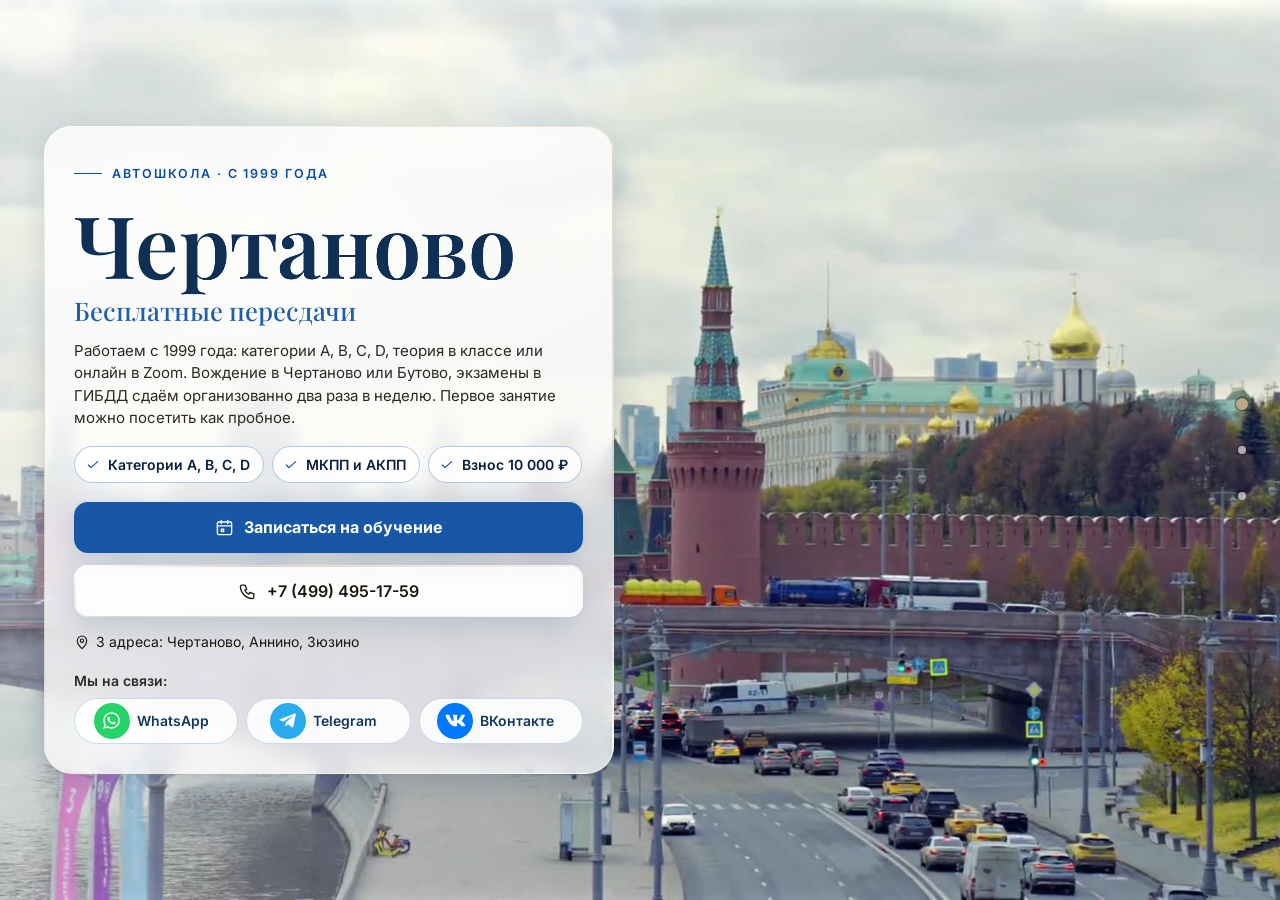
==== commit 92cb320b: "Счётчик заходов без cookies и без IP" ====
--- a/index.html
+++ b/index.html
@@ -1855,5 +1855,7 @@
 <script src="js/title-b.js" defer></script>
 <script src="js/fit-title.js" defer></script>
 <script src="js/diag.js?v=1"></script>
+<!-- visits-counter: заход на сайт школы; без cookies и хранилища, IP не сохраняется; ?k=1 — наш просмотр -->
+<script>(function(){try{var q=location.search,s=(location.pathname.split('/')[1]||'').toLowerCase();if(!s)return;var n=0,done=false,iv=setInterval(function(){if(done)return;if(document.visibilityState==='visible')n++;if(n<3)return;done=true;clearInterval(iv);var u='https://rinazolotareva.ru/vseti-api/avto-hit?s='+encodeURIComponent(s)+'&k='+(/[?&]k=1\b/.test(q)?1:0)+'&w='+(navigator.webdriver?1:0)+'&m='+(/Mobi|Android|iPhone|iPad/i.test(navigator.userAgent)?1:0);if(!(navigator.sendBeacon&&navigator.sendBeacon(u)))new Image().src=u;},1000);}catch(e){}})();</script>
 </body>
 </html>
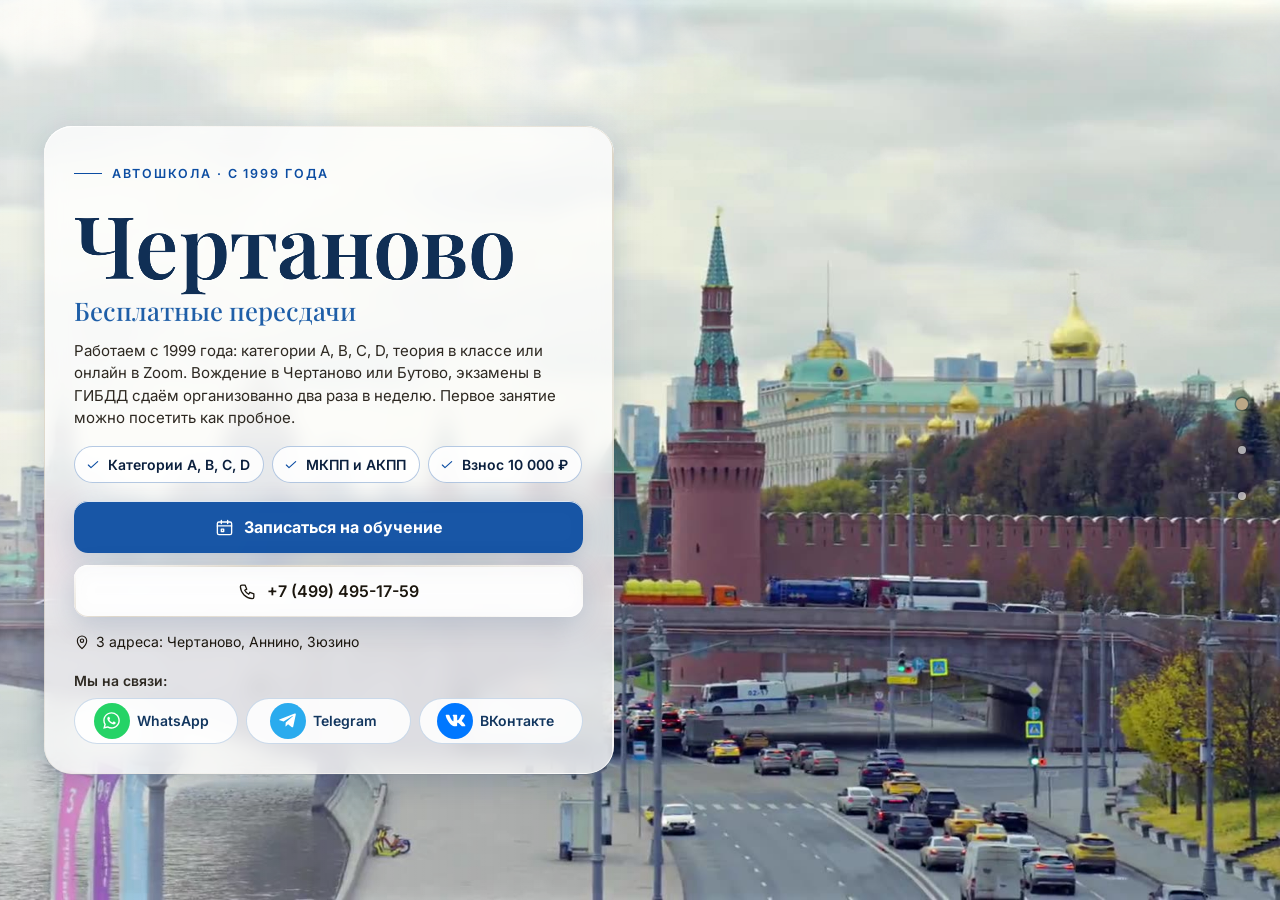
==== commit 48c3e1cf: "Без чаек на первом экране" ====
--- a/index.html
+++ b/index.html
@@ -1851,7 +1851,6 @@
 </script>
 <script src="js/etalon.js" defer></script>
 <script src="js/clouds.js" defer></script>
-<script src="js/gulls.js" defer></script>
 <script src="js/title-b.js" defer></script>
 <script src="js/fit-title.js" defer></script>
 <script src="js/diag.js?v=1"></script>
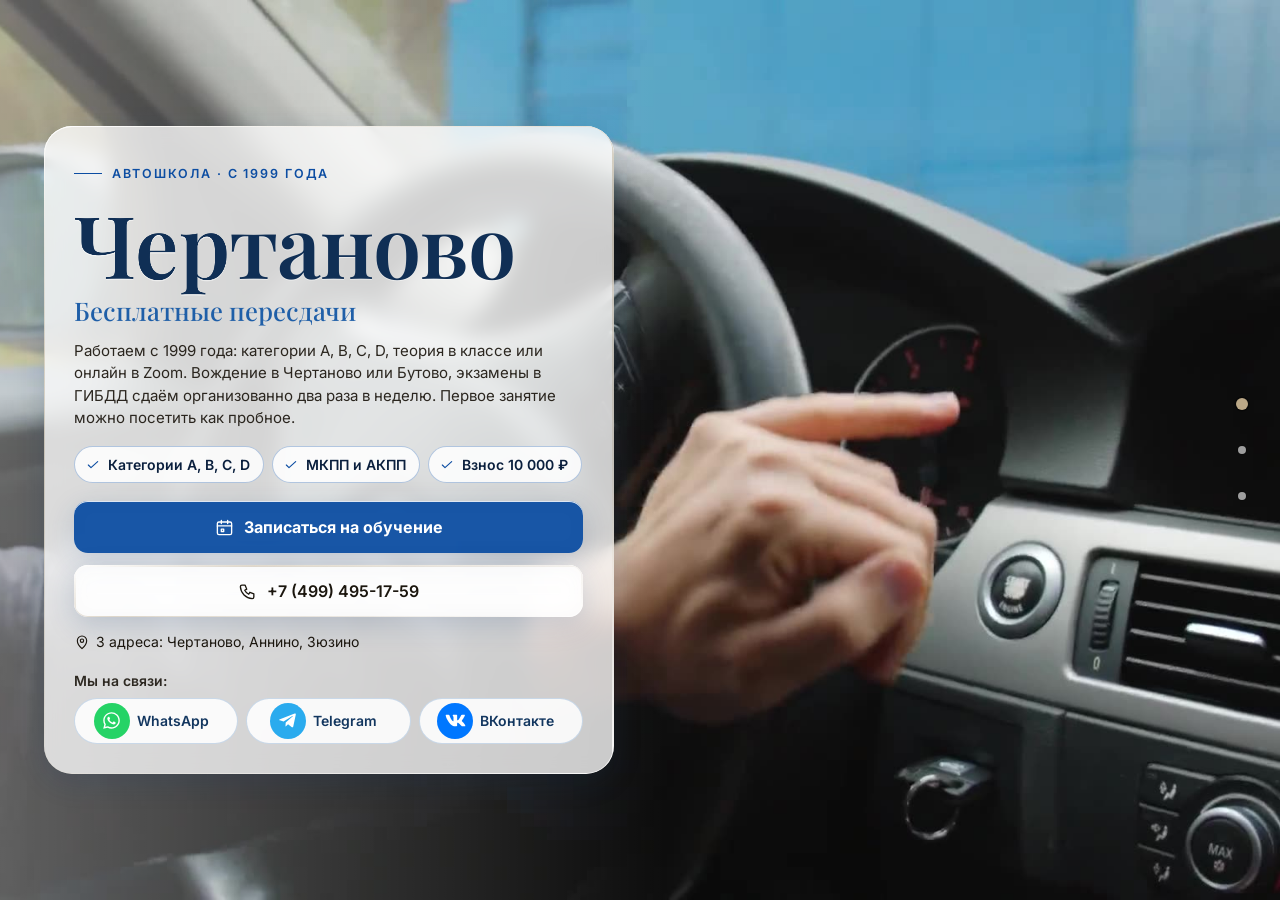
==== commit f984241c: "Первый экран: видео за рулём (руки на руле), без облаков" ====
--- a/index.html
+++ b/index.html
@@ -22,7 +22,7 @@
 <link rel="icon" href="data:image/svg+xml,%3Csvg%20xmlns%3D%22http%3A//www.w3.org/2000/svg%22%20viewBox%3D%220%200%2064%2064%22%3E%3Crect%20width%3D%2264%22%20height%3D%2264%22%20rx%3D%2214%22%20fill%3D%22%231f5fa8%22/%3E%3Ccircle%20cx%3D%2232%22%20cy%3D%2232%22%20r%3D%2217%22%20fill%3D%22none%22%20stroke%3D%22%23fff%22%20stroke-width%3D%225%22/%3E%3Ccircle%20cx%3D%2232%22%20cy%3D%2232%22%20r%3D%225%22%20fill%3D%22%23ffc54d%22/%3E%3C/svg%3E">
 <script>document.documentElement.classList.add('js');try{var _i=parseInt(localStorage.getItem('nb_fs2'),10),_f=[1,1.15,1.3,1.5][_i];if(_f)document.documentElement.style.setProperty('--fs',_f)}catch(e){}</script>
 <style id="hero-timing">:root{--hero-d:1.2s}</style>
-<link rel="preload" as="image" href="img/hero-poster.jpg" fetchpriority="high">
+<link rel="preload" as="image" href="img/hero-poster.jpg?v=2" fetchpriority="high">
 <!-- шрифты лежат внутри сайта: Google Fonts у российской аудитории режется -->
 <style>
 @font-face{font-family:'Inter';font-style:normal;font-weight:400;font-display:swap;src:url(assets/fonts/inter-400-cyrillic-ext.woff2) format('woff2');unicode-range:U+0460-052F, U+1C80-1C8A, U+20B4, U+2DE0-2DFF, U+A640-A69F, U+FE2E-FE2F}
@@ -693,8 +693,8 @@
 <!-- 1. HOME -->
     <section class="sec sec-hero active" id="home" data-title="nav_home">
       <div class="hero-bg" aria-hidden="true">
-        <video class="hero-video" id="heroVideo" autoplay muted loop playsinline preload="auto" poster="img/hero-poster.jpg" disablepictureinpicture tabindex="-1"></video>
-        <script>(function(){var v=document.getElementById('heroVideo');if(!v)return;var c=navigator.connection;if((window.matchMedia&&matchMedia('(prefers-reduced-motion:reduce)').matches)||(c&&c.saveData)){v.removeAttribute('autoplay');return}v.src=(window.matchMedia&&matchMedia('(max-width:768px)').matches)?'img/hero-video-mobile.mp4':'img/hero-video.mp4'})();</script>
+        <video class="hero-video" id="heroVideo" autoplay muted loop playsinline preload="auto" poster="img/hero-poster.jpg?v=2" disablepictureinpicture tabindex="-1"></video>
+        <script>(function(){var v=document.getElementById('heroVideo');if(!v)return;var c=navigator.connection;if((window.matchMedia&&matchMedia('(prefers-reduced-motion:reduce)').matches)||(c&&c.saveData)){v.removeAttribute('autoplay');return}v.src=(window.matchMedia&&matchMedia('(max-width:768px)').matches)?'img/hero-video-mobile.mp4?v=2':'img/hero-video.mp4?v=2'})();</script>
         <canvas class="hero-clouds" id="heroClouds"></canvas>
       </div>
       <div class="sec-scroll"><div class="wrap">
@@ -1850,7 +1850,6 @@
 })();
 </script>
 <script src="js/etalon.js" defer></script>
-<script src="js/clouds.js" defer></script>
 <script src="js/title-b.js" defer></script>
 <script src="js/fit-title.js" defer></script>
 <script src="js/diag.js?v=1"></script>
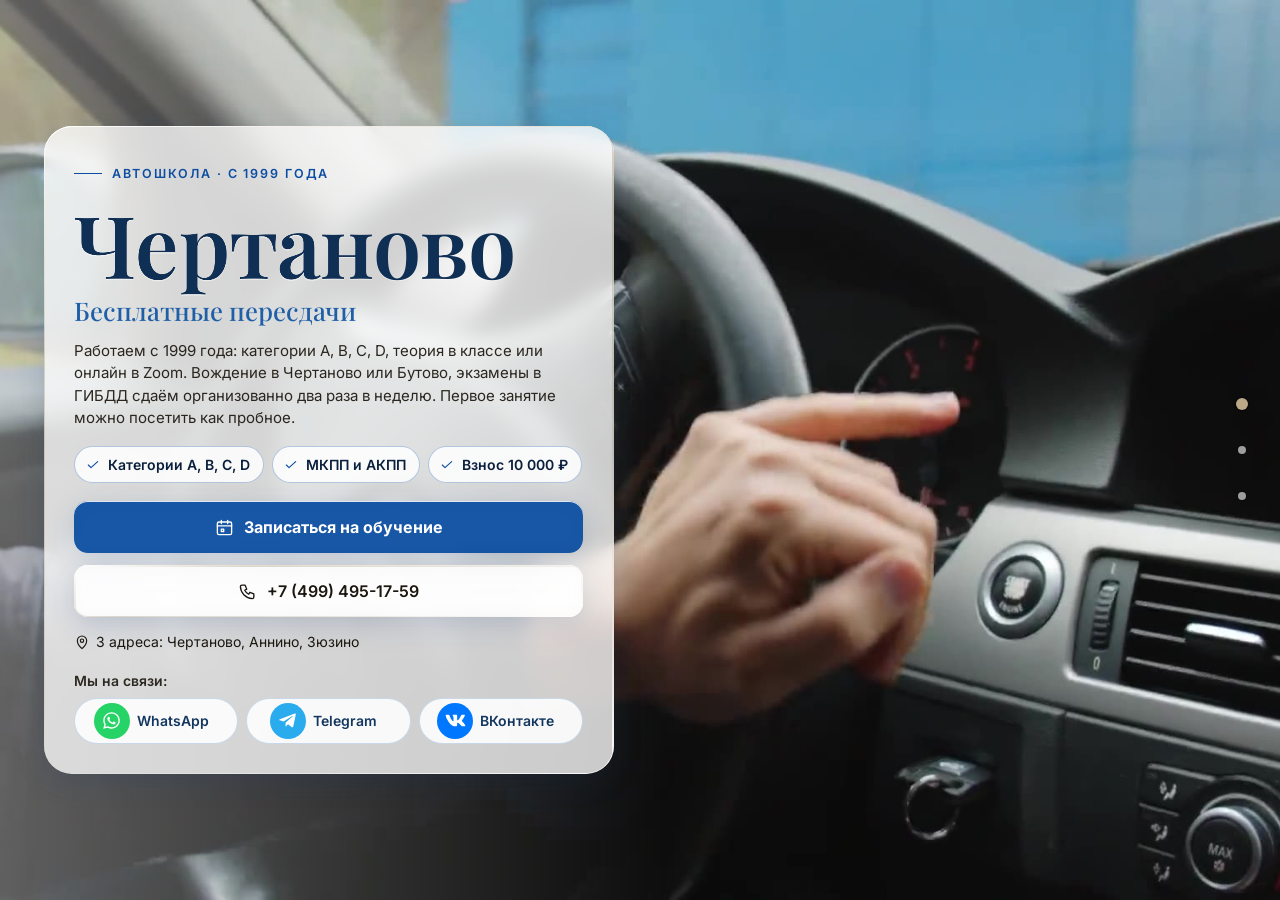
==== commit 12d0b5af: "«Как нас найти»: за картой картинка города Co-Authored-By: Claude Opus 5.5 <noreply@anthropic.com>" ====
--- a/index.html
+++ b/index.html
@@ -606,6 +606,16 @@
 <link rel="stylesheet" href="css/nevo.css?v=20261112f">
 <link rel="stylesheet" href="css/school.css?v=1">
 <script type="application/ld+json">{"@context": "https://schema.org", "@type": "DrivingSchool", "name": "Автошкола «Чертаново»", "telephone": "+7 (499) 495-17-59", "email": "chertanovo-avto@ya.ru", "sameAs": ["https://t.me/chertanovoavto", "https://vk.com/avtoshkola_ganglux_moscow"], "address": {"@type": "PostalAddress", "streetAddress": "Россошанский пр-д, д. 3", "addressLocality": "Москва", "addressCountry": "RU"}, "geo": {"@type": "GeoCoordinates", "latitude": 55.6009666, "longitude": 37.6093217}, "department": [{"@type": "DrivingSchool", "name": "Автошкола «Чертаново» — Чертаново Южное", "telephone": "+7 (499) 495-17-59", "address": {"@type": "PostalAddress", "streetAddress": "Россошанский пр-д, д. 3", "addressLocality": "Москва", "addressCountry": "RU"}, "geo": {"@type": "GeoCoordinates", "latitude": 55.6009666, "longitude": 37.6093217}}, {"@type": "DrivingSchool", "name": "Автошкола «Чертаново» — Аннино", "telephone": "+7 (499) 495-17-59", "address": {"@type": "PostalAddress", "streetAddress": "Варшавское ш., д. 170Д", "addressLocality": "Москва", "addressCountry": "RU"}, "geo": {"@type": "GeoCoordinates", "latitude": 55.5804645, "longitude": 37.583319}}, {"@type": "DrivingSchool", "name": "Автошкола «Чертаново» — Зюзино", "telephone": "+7 (499) 495-17-59", "address": {"@type": "PostalAddress", "streetAddress": "ул. Азовская, д. 32", "addressLocality": "Москва", "addressCountry": "RU"}, "geo": {"@type": "GeoCoordinates", "latitude": 55.6433799, "longitude": 37.5938108}}], "hasOfferCatalog": {"@type": "OfferCatalog", "name": "Обучение вождению", "itemListElement": [{"@type": "Offer", "itemOffered": {"@type": "Course", "name": "B  — 20 ч. вождения — Стоимость"}, "price": "34000", "priceCurrency": "RUB"}, {"@type": "Offer", "itemOffered": {"@type": "Course", "name": "B  — 30 ч. вождения — Стоимость"}, "price": "40000", "priceCurrency": "RUB"}, {"@type": "Offer", "itemOffered": {"@type": "Course", "name": "B  — 40 ч. вождения — Стоимость"}, "price": "47000", "priceCurrency": "RUB"}, {"@type": "Offer", "itemOffered": {"@type": "Course", "name": "B  — 55–57 ч. вождения — Стоимость"}, "price": "65000", "priceCurrency": "RUB"}, {"@type": "Offer", "itemOffered": {"@type": "Course", "name": "A  — 8 ч. вождения — Стоимость"}, "price": "30000", "priceCurrency": "RUB"}]}, "legalName": "ИП Русидзе Гия Гурамиевич"}</script>
+<style id="city-map-bg">
+/* Фон раздела «Как нас найти» — картинка города школы */
+#contacts .sec-bg{background:#1c2633}
+#contacts .sec-bg .a4bg{display:none}
+#contacts .sec-bg .city-bg{position:absolute;inset:0}
+#contacts .sec-bg .city-bg img{opacity:1;object-fit:cover;object-position:50% 60%}
+#contacts .sec-bg::after,html[data-theme="light"]:not([data-hc="1"]) #contacts .sec-bg::after{background:linear-gradient(180deg,rgba(10,22,40,.10) 0%,rgba(10,22,40,.30) 100%)}
+html[data-theme="dark"] #contacts .sec-bg::after{background:rgba(5,12,24,.55)}
+@media (max-width:760px){#contacts .sec-bg .city-bg img{object-position:50% 50%}}
+</style>
 </head>
 <body data-sec="0">
 <svg xmlns="http://www.w3.org/2000/svg" style="display:none" aria-hidden="true">
@@ -734,7 +744,7 @@
 
 <!-- contacts -->
     <section class="sec nk-sec" id="contacts" data-title="nav_contacts">
-      <div class="sec-bg" aria-hidden="true"><div class="a4bg vl-scheme" aria-hidden="true"><svg viewBox="0 0 1600 900" preserveAspectRatio="xMidYMid slice" focusable="false"><path class="vls-wave" d="M0 820 C 300 790, 700 850, 1000 810 S 1400 780, 1600 820M0 860 C 400 830, 800 890, 1600 850"/><path id="vlr1" class="vls-route" d="M1052 537 Q829 710 548 700"/><path id="vlr2" class="vls-route" d="M1052 537 Q841 423 751 200"/><circle class="vls-ring" cx="1052" cy="537" r="16" style="animation-delay:-0.00s"/><circle class="vls-pt" cx="1052" cy="537" r="9"/><circle class="vls-ring" cx="548" cy="700" r="16" style="animation-delay:-0.45s"/><circle class="vls-pt" cx="548" cy="700" r="9"/><circle class="vls-ring" cx="751" cy="200" r="16" style="animation-delay:-0.90s"/><circle class="vls-pt" cx="751" cy="200" r="9"/><circle class="vls-hub" cx="1052" cy="537" r="13"/><circle class="vls-dot" r="6"><animateMotion dur="4.9s" begin="-0.7s" repeatCount="indefinite"><mpath href="#vlr1"/></animateMotion></circle><circle class="vls-dot" r="6"><animateMotion dur="5.8s" begin="-1.4s" repeatCount="indefinite"><mpath href="#vlr2"/></animateMotion></circle></svg></div></div>
+      <div class="sec-bg" aria-hidden="true"><picture class="city-bg"><source media="(max-width:760px)" srcset="img/city-bg-m.jpg"><img src="img/city-bg.jpg" alt="" loading="lazy" decoding="async"></picture><div class="a4bg vl-scheme" aria-hidden="true"><svg viewBox="0 0 1600 900" preserveAspectRatio="xMidYMid slice" focusable="false"><path class="vls-wave" d="M0 820 C 300 790, 700 850, 1000 810 S 1400 780, 1600 820M0 860 C 400 830, 800 890, 1600 850"/><path id="vlr1" class="vls-route" d="M1052 537 Q829 710 548 700"/><path id="vlr2" class="vls-route" d="M1052 537 Q841 423 751 200"/><circle class="vls-ring" cx="1052" cy="537" r="16" style="animation-delay:-0.00s"/><circle class="vls-pt" cx="1052" cy="537" r="9"/><circle class="vls-ring" cx="548" cy="700" r="16" style="animation-delay:-0.45s"/><circle class="vls-pt" cx="548" cy="700" r="9"/><circle class="vls-ring" cx="751" cy="200" r="16" style="animation-delay:-0.90s"/><circle class="vls-pt" cx="751" cy="200" r="9"/><circle class="vls-hub" cx="1052" cy="537" r="13"/><circle class="vls-dot" r="6"><animateMotion dur="4.9s" begin="-0.7s" repeatCount="indefinite"><mpath href="#vlr1"/></animateMotion></circle><circle class="vls-dot" r="6"><animateMotion dur="5.8s" begin="-1.4s" repeatCount="indefinite"><mpath href="#vlr2"/></animateMotion></circle></svg></div></div>
       <div class="sec-scroll"><div class="wrap">
         <div class="sec-head glass glow"><span class="kicker rv" style="--i:0">Филиалы</span><h2 class="h2 rv" style="--i:1">Как нас найти</h2></div>
         <div class="contacts nk-contacts vl-contacts">
